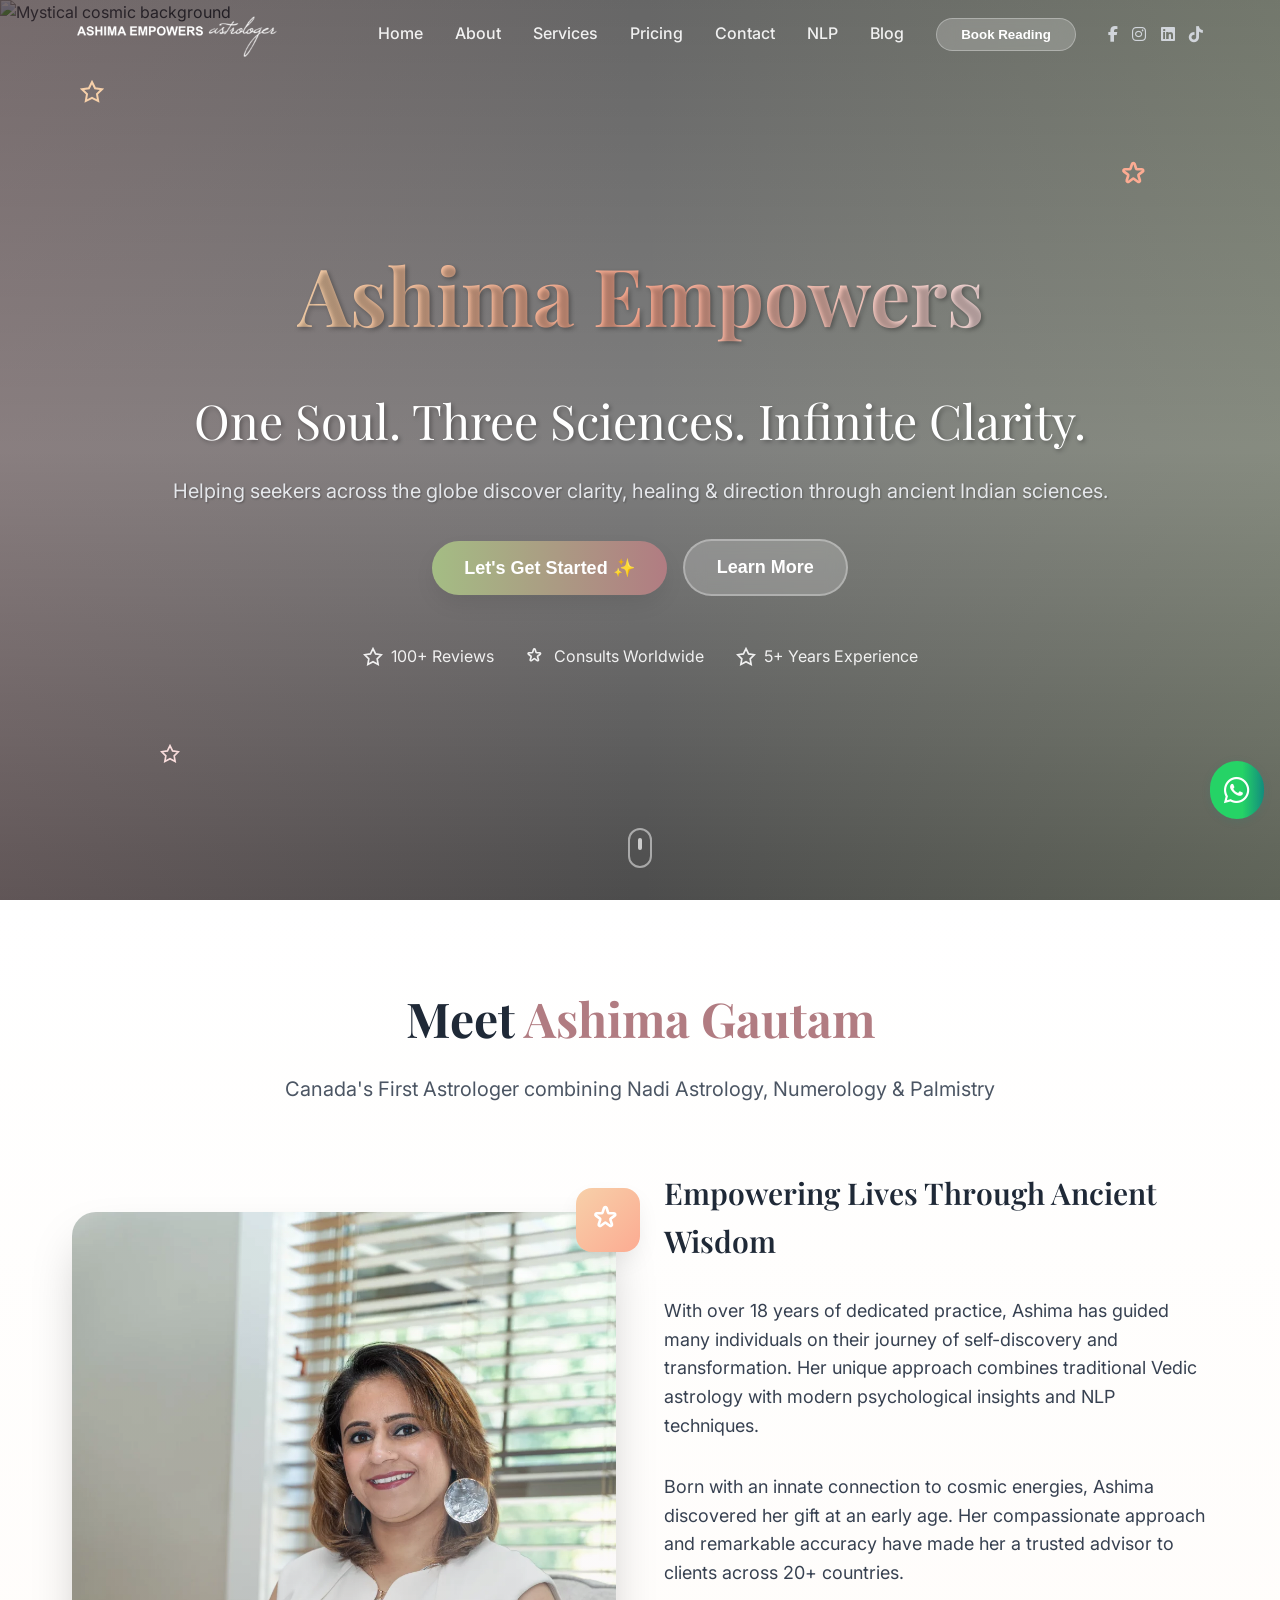
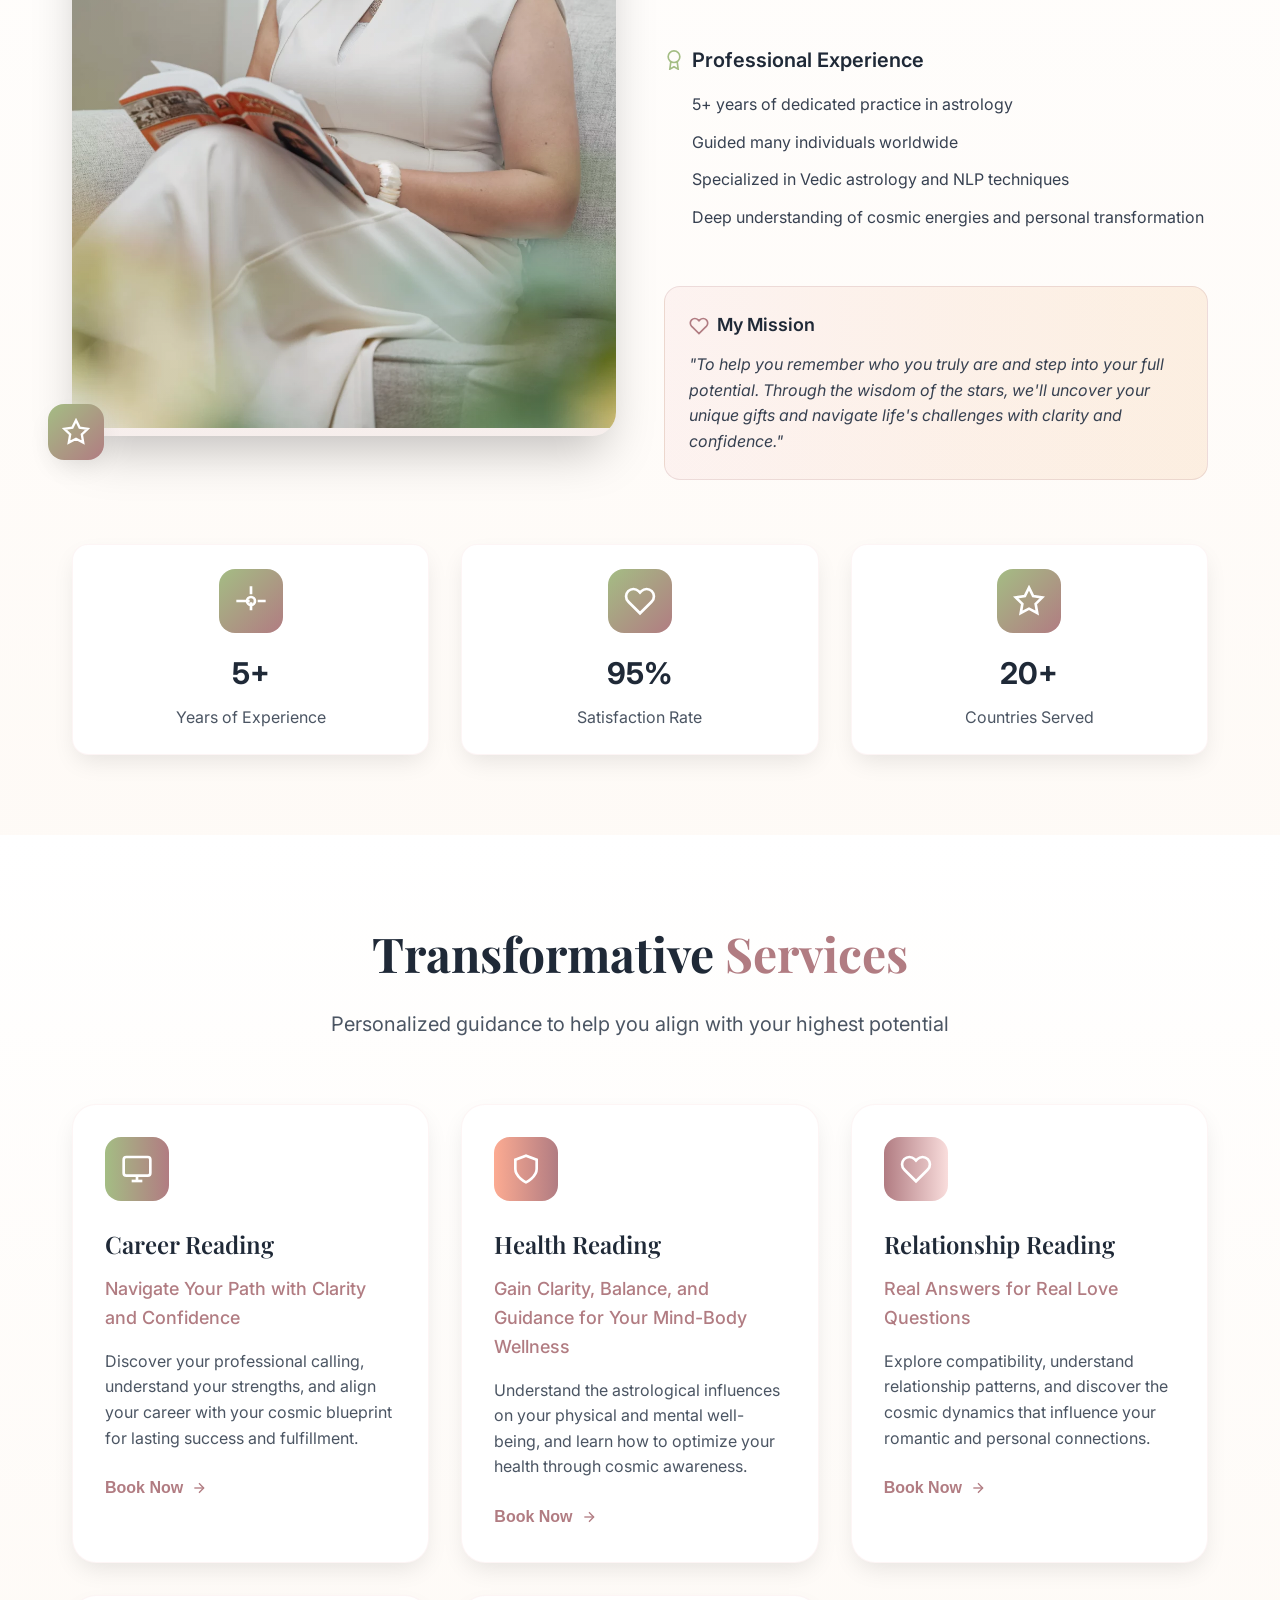
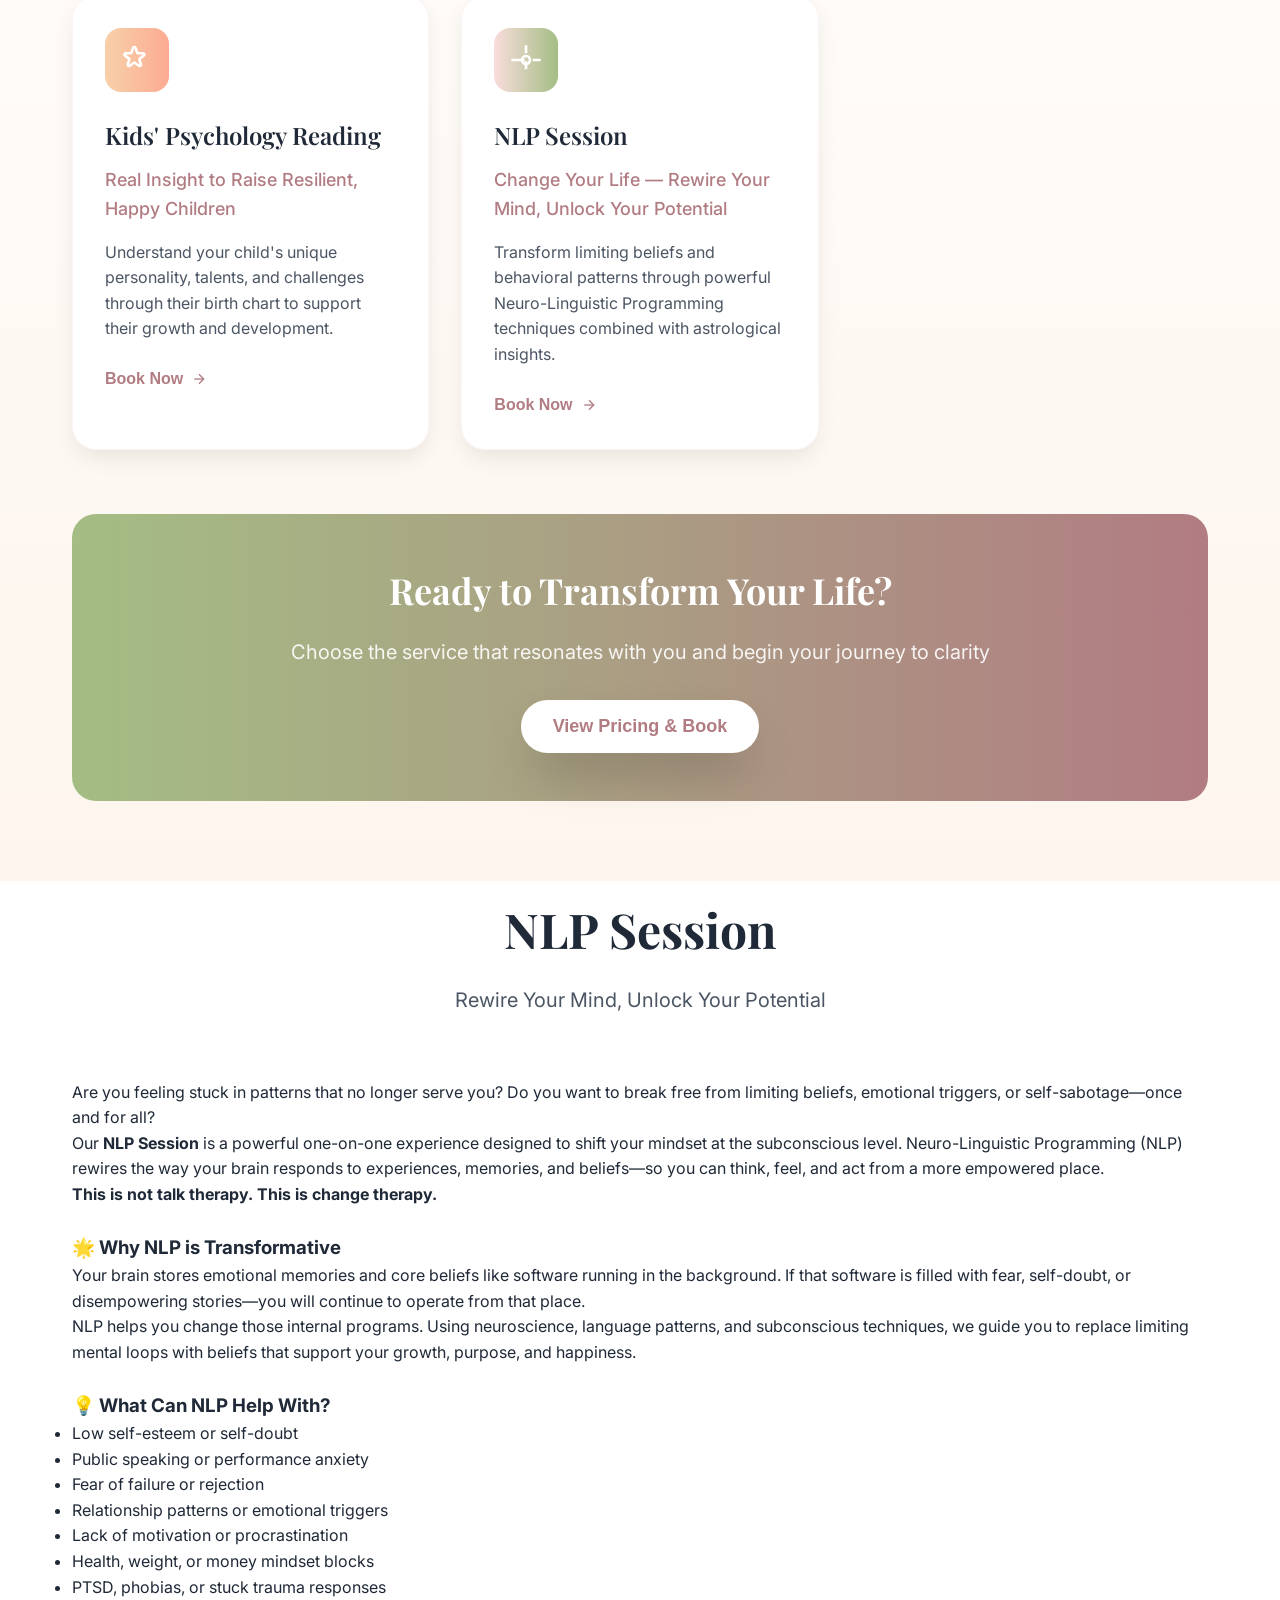
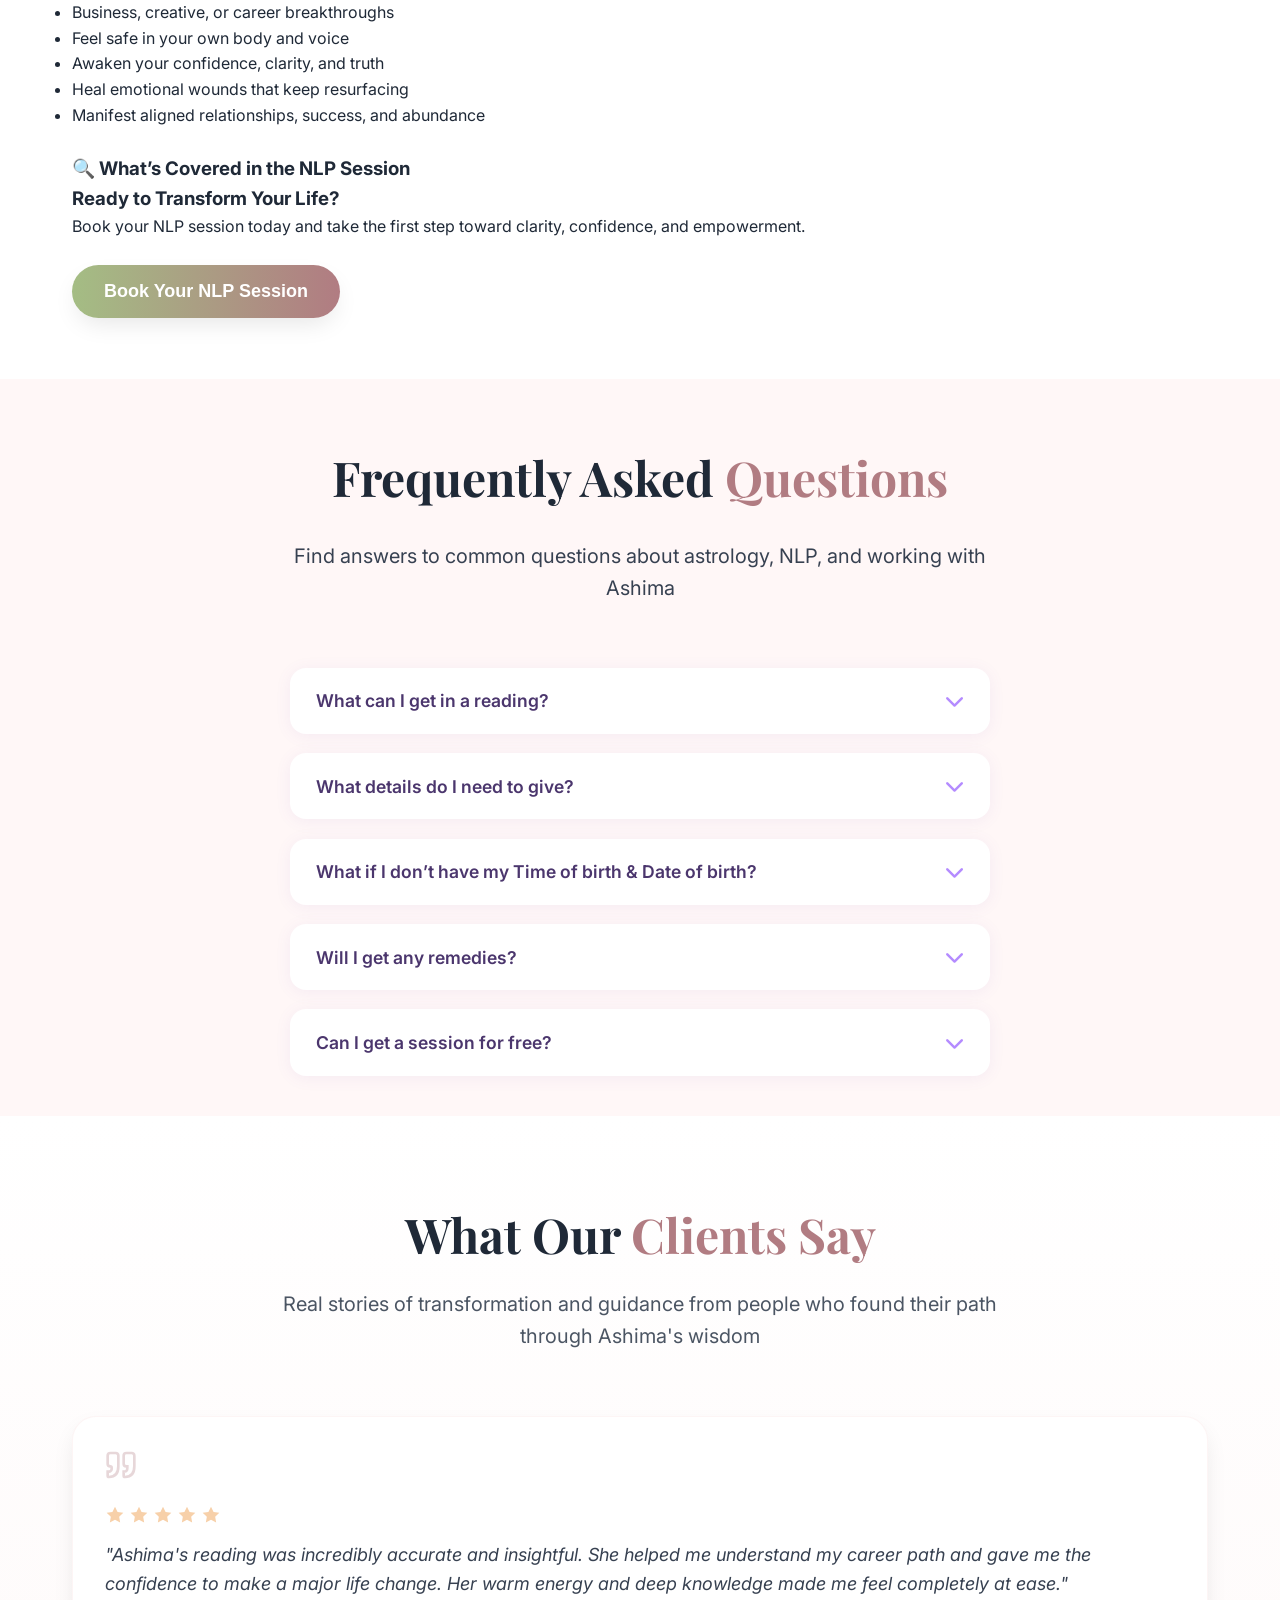
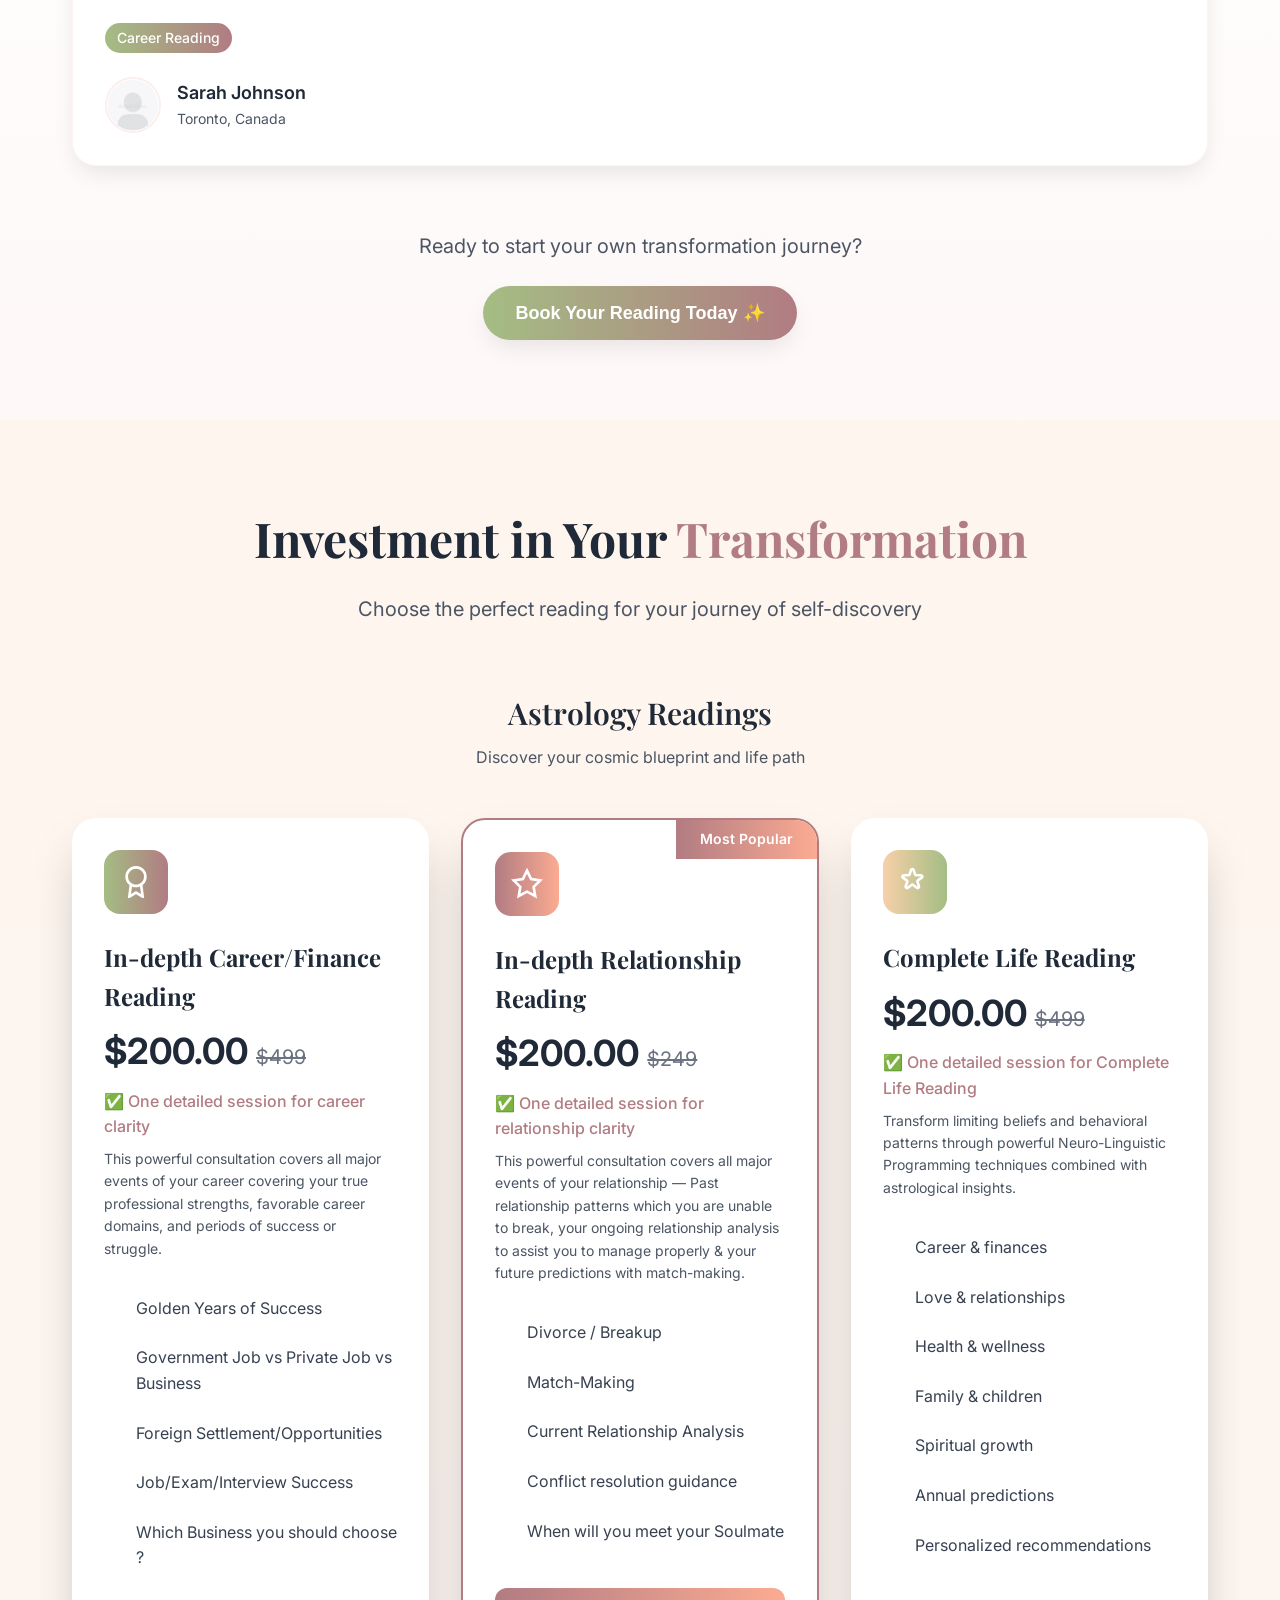
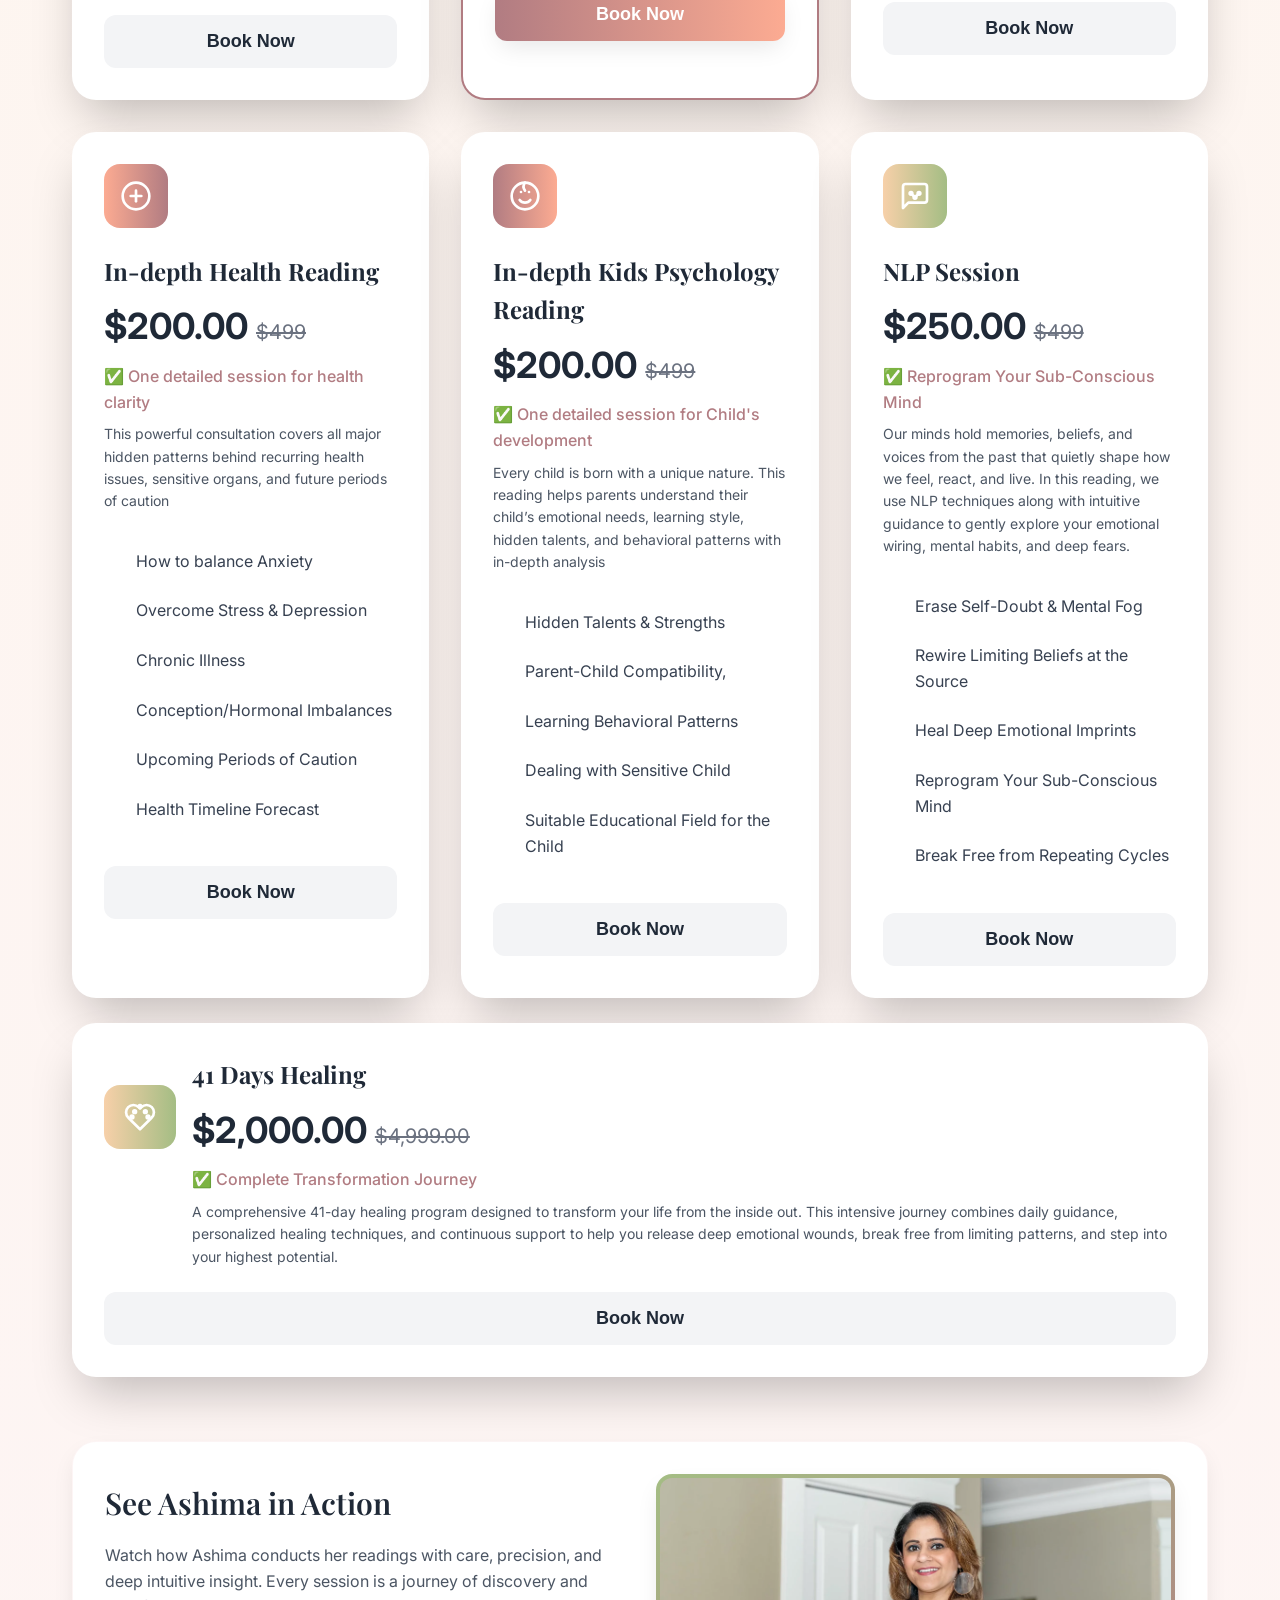
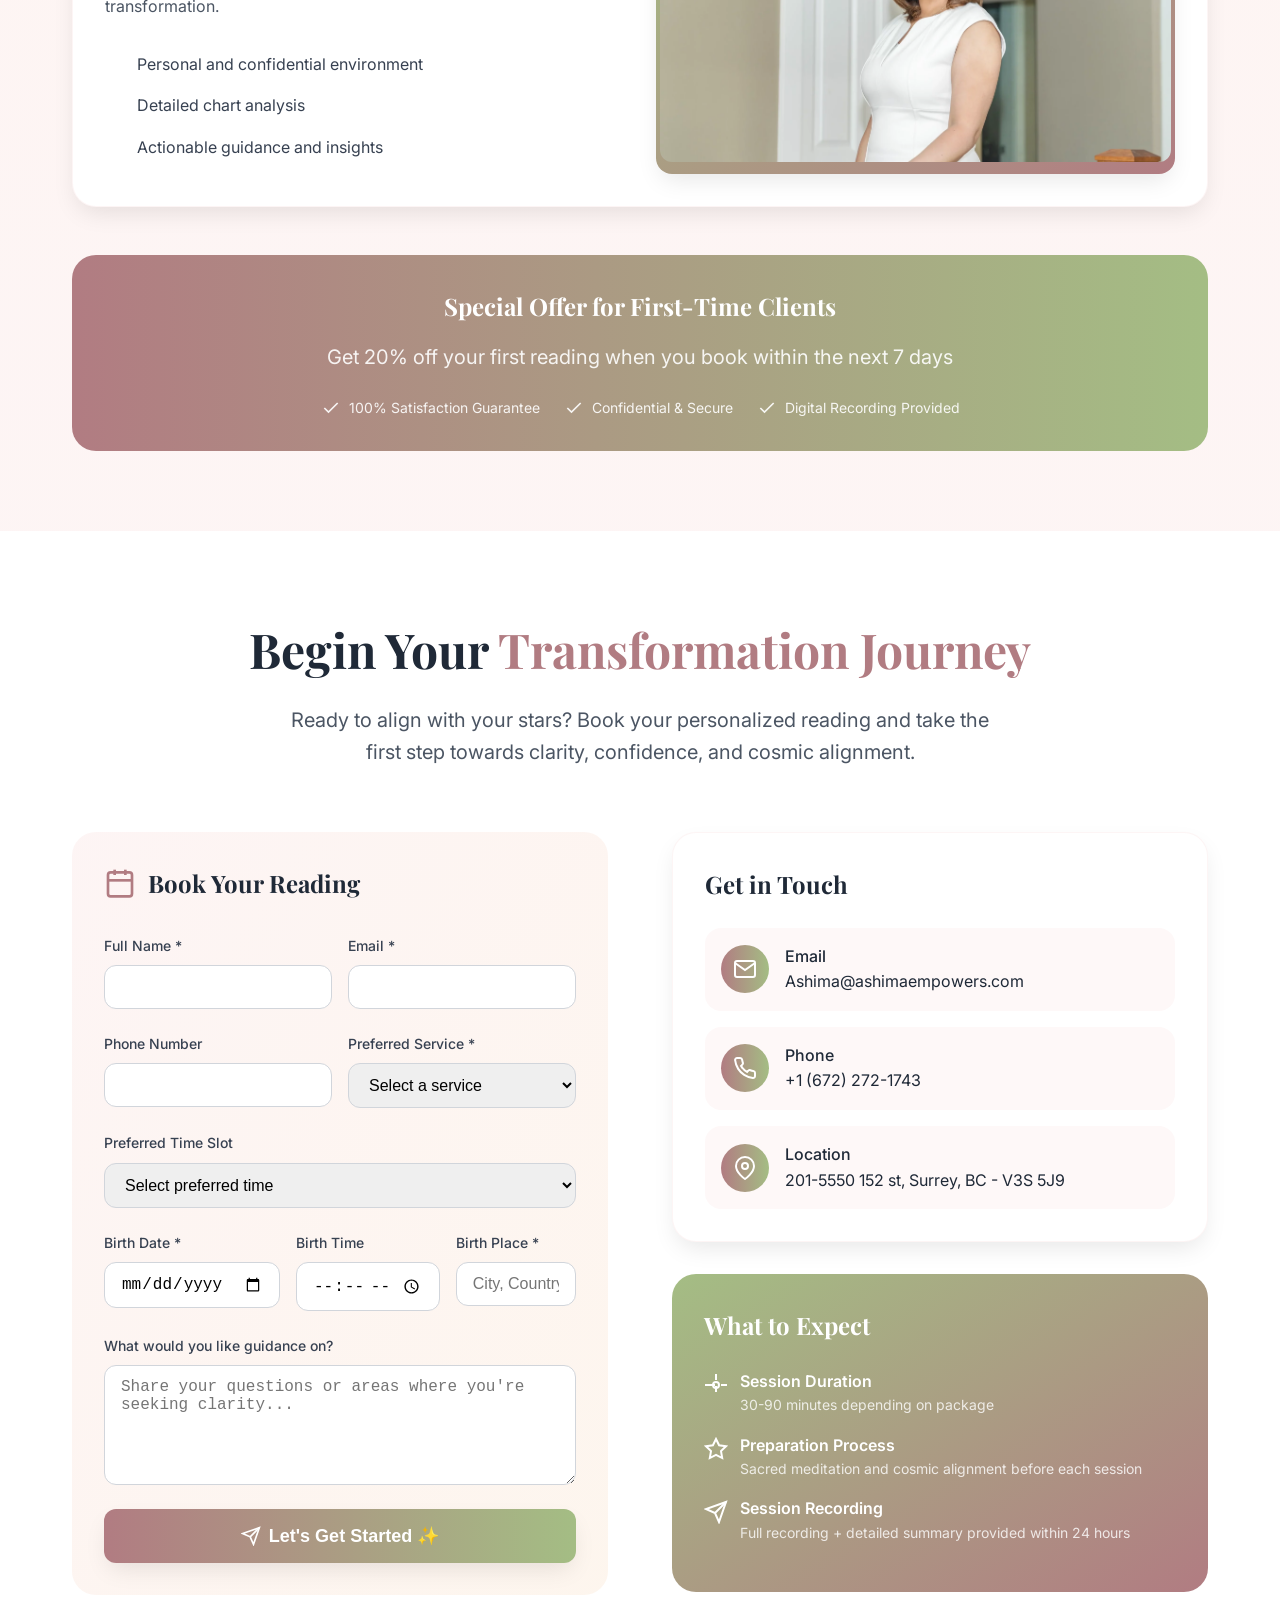
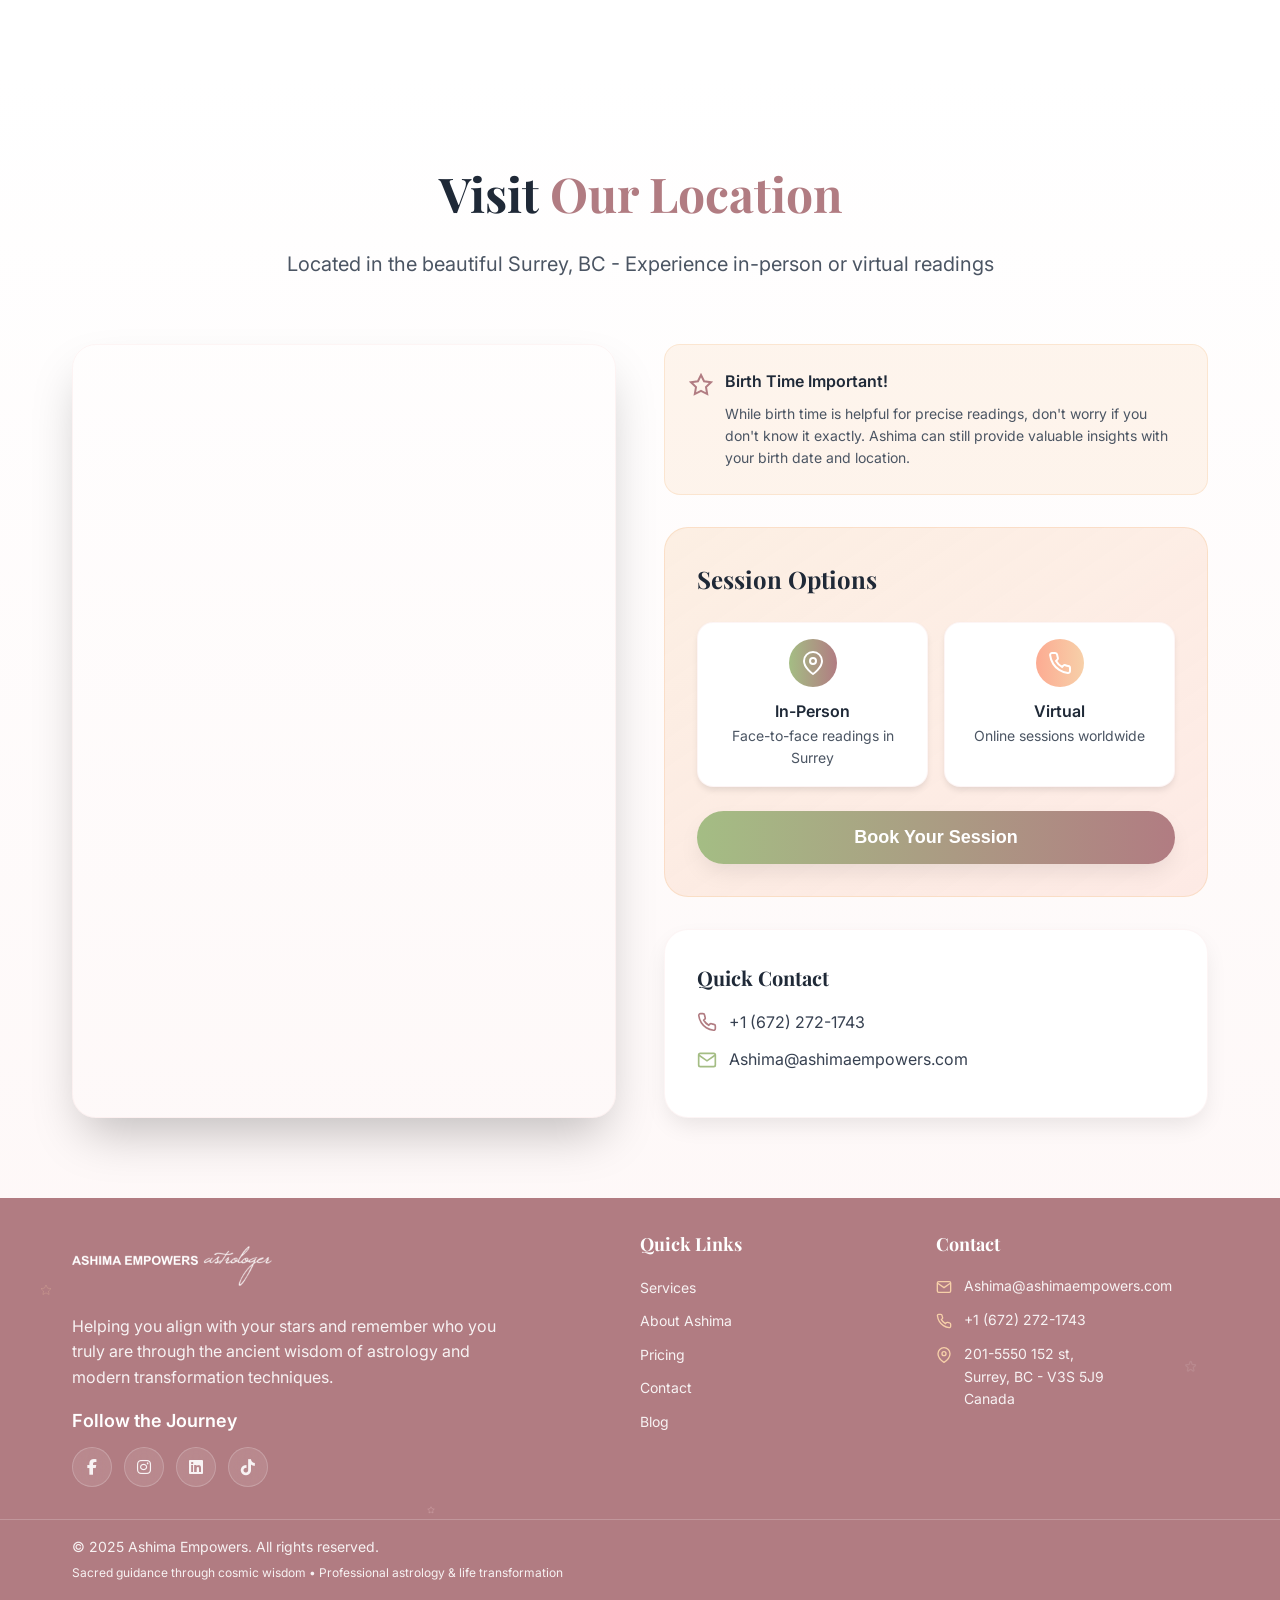
==== index.html @ e33a09a6 "feat: initial site with Uplift AI blog integration Static HTML site for Ashima Empowers (astrology &" ====
<!DOCTYPE html>
<html lang="en">

<head>
    <meta charset="UTF-8">
    <meta name="viewport" content="width=device-width, initial-scale=1.0">
    <title>Ashima Empowers - Astrology & Life Guidance</title>
    <meta name="description"
        content="Gain Clarity & Confidence through the symbolism of astrology. Professional astrology readings, NLP sessions, and spiritual guidance by certified astrologer Ashima.">
    <meta name="keywords"
        content="astrology, life guidance, career reading, relationship reading, health reading, NLP, spiritual guidance, Ashima Empowers">

    <!-- Open Graph -->
    <meta property="og:title" content="Ashima Empowers - Astrology & Life Guidance">
    <meta property="og:description"
        content="Professional astrology readings and spiritual guidance to help you align with your stars.">
    <meta property="og:type" content="website">
    <link rel="shortcut icon"
        href="images/icon-astrology-stars-related-to-astrology-symbol-color-spot-style-design-editable-vector.jpg"
        type="image/x-icon">
    <!-- Fonts -->
    <link
        href="https://fonts.googleapis.com/css2?family=Playfair+Display:wght@400;500;600;700&family=Inter:wght@300;400;500;600&display=swap"
        rel="stylesheet">

    <!-- Main CSS -->
    <link rel="stylesheet" href="styles.css">
    <link rel="stylesheet" href="blog-styles.css">
    <!-- FontAwesome CDN -->
    <link rel="stylesheet" href="https://cdnjs.cloudflare.com/ajax/libs/font-awesome/6.4.2/css/all.min.css"
        crossorigin="anonymous" referrerpolicy="no-referrer" />
</head>

<body>
    <!-- Navigation -->
    <nav id="navbar" class="navbar">
        <div class="nav-container">
            <div class="nav-content">
                <!-- Logo -->
                <div class="nav-logo" onclick="scrollToSection('hero')">
                    <span class="nav-logo-text"><img src="images/logo-black-300x88.webp"
                            style="max-width: 200px; width: 100%;" alt=""></span>
                </div>

                <!-- Desktop Menu -->
                <div class="nav-menu-desktop">
                    <a href="#hero" onclick="scrollToSection('hero')" class="nav-link">Home</a>
                    <a href="#about" onclick="scrollToSection('about')" class="nav-link">About</a>
                    <a href="#services" onclick="scrollToSection('services')" class="nav-link">Services</a>
                    <a href="#pricing" onclick="scrollToSection('pricing')" class="nav-link">Pricing</a>
                    <a href="#contact" onclick="scrollToSection('contact')" class="nav-link">Contact</a>
                    <a href="#NLP" onclick="scrollToSection('NLP')" class="nav-link">NLP</a>
                    <a href="blog.html" class="nav-link">Blog</a>
                    <button class="nav-cta-button" onclick="scrollToSection('contact')">Book Reading</button>
                    <!-- Social Media Links (rightmost) -->

                    <!-- Social Media Links (rightmost) -->
                    <div class="nav-social-links">
                        <a href="https://www.facebook.com/share/164LS27khE/" target="_blank" aria-label="Facebook"
                            class="nav-social-link"><i class="fab fa-facebook-f"></i></a>
                        <a href="https://www.instagram.com/ashima_empowers" target="_blank" aria-label="Instagram"
                            class="nav-social-link"><i class="fab fa-instagram"></i></a>
                        <a href="https://www.linkedin.com/in/ashima-gautam-8362bb373/" target="_blank"
                            aria-label="LinkedIn" class="nav-social-link"><i class="fa-brands fa-linkedin"></i></a>
                        <a href="https://www.tiktok.com/search?q=ashima_empowers" target="_blank" aria-label="tiktok"
                            class="nav-social-link"><i class="fa-brands fa-tiktok"></i></a>
                    </div>
                </div>


                <!-- Mobile Menu Button -->
                <button class="mobile-menu-button" onclick="toggleMobileMenu()">
                    <svg class="hamburger-icon" width="24" height="24" viewBox="0 0 24 24" fill="none"
                        stroke="currentColor" stroke-width="2" stroke-linecap="round" stroke-linejoin="round">
                        <line x1="3" y1="6" x2="21" y2="6"></line>
                        <line x1="3" y1="12" x2="21" y2="12"></line>
                        <line x1="3" y1="18" x2="21" y2="18"></line>
                    </svg>
                    <svg class="close-icon hidden" width="24" height="24" viewBox="0 0 24 24" fill="none"
                        stroke="currentColor" stroke-width="2" stroke-linecap="round" stroke-linejoin="round">
                        <line x1="18" y1="6" x2="6" y2="18"></line>
                        <line x1="6" y1="6" x2="18" y2="18"></line>
                    </svg>
                </button>
            </div>
        </div>

        <!-- Mobile Menu -->
        <div id="mobile-menu" class="mobile-menu">
            <div class="mobile-menu-content">
                <a href="#hero" onclick="closeMobileMenu(); scrollToSection('hero')" class="mobile-nav-link">Home</a>
                <a href="#about" onclick="closeMobileMenu(); scrollToSection('about')" class="mobile-nav-link">About</a>
                <a href="#services" onclick="closeMobileMenu(); scrollToSection('services')"
                    class="mobile-nav-link">Services</a>
                <a href="#pricing" onclick="closeMobileMenu(); scrollToSection('pricing')"
                    class="mobile-nav-link">Pricing</a>
                <a href="#contact" onclick="closeMobileMenu(); scrollToSection('contact')"
                    class="mobile-nav-link">Contact</a>
                <a href="#NLP" onclick="closeMobileMenu(); scrollToSection('NLP')" class="mobile-nav-link">NLP</a>
                <a href="blog.html" class="mobile-nav-link">Blog</a>
                <!-- Social Media Links (rightmost) -->
                <div class="nav-social-links">
                    <a href="https://www.facebook.com/share/164LS27khE/" target="_blank" aria-label="Facebook"
                        class="nav-social-link"><i class="fab fa-facebook-f"></i></a>
                    <a href="https://www.instagram.com/ashima_empowers" target="_blank" aria-label="Instagram"
                        class="nav-social-link"><i class="fab fa-instagram"></i></a>
                    <a href="https://www.linkedin.com/in/ashima-gautam-8362bb373/" target="_blank" aria-label="LinkedIn"
                        class="nav-social-link"><i class="fa-brands fa-linkedin"></i></a>
                    <a href="https://www.tiktok.com/search?q=ashima_empowers" target="_blank" aria-label="tiktok"
                        class="nav-social-link"><i class="fa-brands fa-tiktok"></i></a>
                </div>
                <button class="mobile-cta-button" onclick="closeMobileMenu(); scrollToSection('contact')">Book
                    Reading</button>

            </div>
        </div>
    </nav>

    <!-- Hero Section -->
    <section id="hero" class="hero">
        <div class="hero-bg">
            <img src="https://cdn.abacus.ai/images/1ef142bd-7ba7-4aca-99a2-b0c41c11d124.png"
                alt="Mystical cosmic background" class="hero-bg-image">
            <div class="hero-overlay"></div>
        </div>

        <!-- Floating Stars -->
        <div class="floating-stars">
            <div class="star star-1">
                <svg width="24" height="24" viewBox="0 0 24 24" fill="none" stroke="currentColor" stroke-width="2">
                    <polygon
                        points="12,2 15.09,8.26 22,9.27 17,14.14 18.18,21.02 12,17.77 5.82,21.02 7,14.14 2,9.27 8.91,8.26 12,2" />
                </svg>
            </div>
            <div class="sparkle sparkle-1">
                <svg width="32" height="32" viewBox="0 0 24 24" fill="none" stroke="currentColor" stroke-width="2">
                    <path
                        d="M9.049 2.927c.3-.921 1.603-.921 1.902 0l1.07 3.292a1 1 0 00.95.69h3.462c.969 0 1.371 1.24.588 1.81l-2.8 2.034a1 1 0 00-.364 1.118l1.07 3.292c.3.921-.755 1.688-1.54 1.118l-2.8-2.034a1 1 0 00-1.175 0l-2.8 2.034c-.784.57-1.838-.197-1.539-1.118l1.07-3.292a1 1 0 00-.364-1.118L2.98 8.719c-.783-.57-.38-1.81.588-1.81h3.461a1 1 0 00.951-.69l1.07-3.292z" />
                </svg>
            </div>
            <div class="star star-2">
                <svg width="20" height="20" viewBox="0 0 24 24" fill="none" stroke="currentColor" stroke-width="2">
                    <polygon
                        points="12,2 15.09,8.26 22,9.27 17,14.14 18.18,21.02 12,17.77 5.82,21.02 7,14.14 2,9.27 8.91,8.26 12,2" />
                </svg>
            </div>
        </div>

        <!-- Content -->
        <div class="hero-content">
            <h1 class="hero-title">
                <span class="hero-title-gradient">Ashima Empowers</span>
            </h1>

            <p class="hero-subtitle">One Soul. Three Sciences. Infinite Clarity.</p>

            <p class="hero-description">
                Helping seekers across the globe discover clarity, healing & direction through ancient Indian sciences.
            </p>

            <div class="hero-buttons">
                <button class="btn-primary" onclick="scrollToSection('services')">
                    Let's Get Started ✨
                </button>
                <button class="btn-secondary" onclick="scrollToSection('about')">
                    Learn More
                </button>
            </div>

            <div class="hero-stats">
                <div class="hero-stat">
                    <svg class="hero-stat-icon" width="20" height="20" viewBox="0 0 24 24" fill="none"
                        stroke="currentColor" stroke-width="2">
                        <polygon
                            points="12,2 15.09,8.26 22,9.27 17,14.14 18.18,21.02 12,17.77 5.82,21.02 7,14.14 2,9.27 8.91,8.26 12,2" />
                    </svg>
                    <span>100+ Reviews</span>
                </div>
                <div class="hero-stat">
                    <svg class="hero-stat-icon" width="20" height="20" viewBox="0 0 24 24" fill="none"
                        stroke="currentColor" stroke-width="2">
                        <path
                            d="M9.049 2.927c.3-.921 1.603-.921 1.902 0l1.07 3.292a1 1 0 00.95.69h3.462c.969 0 1.371 1.24.588 1.81l-2.8 2.034a1 1 0 00-.364 1.118l1.07 3.292c.3.921-.755 1.688-1.54 1.118l-2.8-2.034a1 1 0 00-1.175 0l-2.8 2.034c-.784.57-1.838-.197-1.539-1.118l1.07-3.292a1 1 0 00-.364-1.118L2.98 8.719c-.783-.57-.38-1.81.588-1.81h3.461a1 1 0 00.951-.69l1.07-3.292z" />
                    </svg>
                    <span>Consults Worldwide </span>
                </div>
                <div class="hero-stat">
                    <svg class="hero-stat-icon" width="20" height="20" viewBox="0 0 24 24" fill="none"
                        stroke="currentColor" stroke-width="2">
                        <polygon
                            points="12,2 15.09,8.26 22,9.27 17,14.14 18.18,21.02 12,17.77 5.82,21.02 7,14.14 2,9.27 8.91,8.26 12,2" />
                    </svg>
                    <span>5+ Years Experience</span>
                </div>
            </div>
        </div>

        <!-- Scroll Indicator -->
        <div class="scroll-indicator">
            <div class="scroll-mouse">
                <div class="scroll-wheel"></div>
            </div>
        </div>

    </section>


    <!-- About Section -->
    <section id="about" class="about">
        <div class="container">
            <div class="section-header">
                <h2 class="section-title">Meet <span class="text-accent">Ashima Gautam</span></h2>
                <p class="section-subtitle">Canada's First Astrologer combining Nadi Astrology, Numerology & Palmistry
                </p>
            </div>

            <div class="about-content">
                <div class="about-image-container">
                    <div class="about-image">
                        <img src="images/ashima1.webp" alt="Ashima - Professional Astrologer">
                        <div class="about-image-overlay"></div>
                    </div>

                    <div class="floating-element floating-element-1">
                        <svg width="32" height="32" viewBox="0 0 24 24" fill="none" stroke="currentColor"
                            stroke-width="2">
                            <path
                                d="M9.049 2.927c.3-.921 1.603-.921 1.902 0l1.07 3.292a1 1 0 00.95.69h3.462c.969 0 1.371 1.24.588 1.81l-2.8 2.034a1 1 0 00-.364 1.118l1.07 3.292c.3.921-.755 1.688-1.54 1.118l-2.8-2.034a1 1 0 00-1.175 0l-2.8 2.034c-.784.57-1.838-.197-1.539-1.118l1.07-3.292a1 1 0 00-.364-1.118L2.98 8.719c-.783-.57-.38-1.81.588-1.81h3.461a1 1 0 00.951-.69l1.07-3.292z" />
                        </svg>
                    </div>

                    <div class="floating-element floating-element-2">
                        <svg width="28" height="28" viewBox="0 0 24 24" fill="none" stroke="currentColor"
                            stroke-width="2">
                            <polygon
                                points="12,2 15.09,8.26 22,9.27 17,14.14 18.18,21.02 12,17.77 5.82,21.02 7,14.14 2,9.27 8.91,8.26 12,2" />
                        </svg>
                    </div>
                </div>

                <div class="about-text">
                    <h3 class="about-heading">Empowering Lives Through Ancient Wisdom</h3>
                    <p class="about-description">
                        With over 18 years of dedicated practice, Ashima has guided many individuals
                        on their journey of self-discovery and transformation. Her unique approach combines
                        traditional Vedic astrology with modern psychological insights and NLP techniques.
                    </p>
                    <p class="about-description">
                        Born with an innate connection to cosmic energies, Ashima discovered her gift at an
                        early age. Her compassionate approach and remarkable accuracy have made her a trusted
                        advisor to clients across 20+ countries.
                    </p>

                    <div class="certifications">
                        <h4 class="certifications-title">
                            <svg width="20" height="20" viewBox="0 0 24 24" fill="none" stroke="currentColor"
                                stroke-width="2">
                                <circle cx="12" cy="8" r="7" />
                                <polyline points="8.21,13.89 7,23 12,20 17,23 15.79,13.88" />
                            </svg>
                            Professional Experience
                        </h4>
                        <ul class="certifications-list">
                            <li>5+ years of dedicated practice in astrology</li>
                            <li>Guided many individuals worldwide</li>
                            <li>Specialized in Vedic astrology and NLP techniques</li>
                            <li>Deep understanding of cosmic energies and personal transformation</li>
                        </ul>
                    </div>

                    <div class="mission">
                        <h4 class="mission-title">
                            <svg width="20" height="20" viewBox="0 0 24 24" fill="none" stroke="currentColor"
                                stroke-width="2">
                                <path
                                    d="M20.84 4.61a5.5 5.5 0 0 0-7.78 0L12 5.67l-1.06-1.06a5.5 5.5 0 0 0-7.78 7.78l1.06 1.06L12 21.23l7.78-7.78 1.06-1.06a5.5 5.5 0 0 0 0-7.78z" />
                            </svg>
                            My Mission
                        </h4>
                        <p class="mission-text">
                            "To help you remember who you truly are and step into your full potential.
                            Through the wisdom of the stars, we'll uncover your unique gifts and
                            navigate life's challenges with clarity and confidence."
                        </p>
                    </div>
                </div>
            </div>

            <div class="stats-grid">
                <div class="stat-card">
                    <div class="stat-icon">
                        <svg width="32" height="32" viewBox="0 0 24 24" fill="none" stroke="currentColor"
                            stroke-width="2">
                            <circle cx="12" cy="12" r="3" />
                            <path d="M12 1v6m0 6v6m11-7h-6m-6 0H1" />
                        </svg>
                    </div>
                    <div class="stat-number">5+</div>
                    <div class="stat-label">Years of Experience</div>
                </div>
                <!-- <div class="stat-card">
                    <div class="stat-icon">
                        <svg width="32" height="32" viewBox="0 0 24 24" fill="none" stroke="currentColor"
                            stroke-width="2">
                            <path d="M17 21v-2a4 4 0 0 0-4-4H5a4 4 0 0 0-4 4v2" />
                            <circle cx="9" cy="7" r="4" />
                            <path d="M23 21v-2a4 4 0 0 0-3-3.87" />
                            <path d="M16 3.13a4 4 0 0 1 0 7.75" />
                        </svg>
                    </div>
                    <div class="stat-number">M</div>
                    <div class="stat-label">Happy Clients</div>
                </div> -->
                <div class="stat-card">
                    <div class="stat-icon">
                        <svg width="32" height="32" viewBox="0 0 24 24" fill="none" stroke="currentColor"
                            stroke-width="2">
                            <path
                                d="M20.84 4.61a5.5 5.5 0 0 0-7.78 0L12 5.67l-1.06-1.06a5.5 5.5 0 0 0-7.78 7.78l1.06 1.06L12 21.23l7.78-7.78 1.06-1.06a5.5 5.5 0 0 0 0-7.78z" />
                        </svg>
                    </div>
                    <div class="stat-number">95%</div>
                    <div class="stat-label">Satisfaction Rate</div>
                </div>
                <div class="stat-card">
                    <div class="stat-icon">
                        <svg width="32" height="32" viewBox="0 0 24 24" fill="none" stroke="currentColor"
                            stroke-width="2">
                            <polygon
                                points="12,2 15.09,8.26 22,9.27 17,14.14 18.18,21.02 12,17.77 5.82,21.02 7,14.14 2,9.27 8.91,8.26 12,2" />
                        </svg>
                    </div>
                    <div class="stat-number">20+</div>
                    <div class="stat-label">Countries Served</div>
                </div>
            </div>
        </div>
    </section>

    <!-- Services Section -->
    <section id="services" class="services">
        <div class="container">
            <div class="section-header">
                <h2 class="section-title">Transformative <span class="text-accent">Services</span></h2>
                <p class="section-subtitle">Personalized guidance to help you align with your highest potential</p>
            </div>

            <div class="services-grid">
                <div class="service-card">
                    <div class="service-icon service-icon-1">
                        <svg width="32" height="32" viewBox="0 0 24 24" fill="none" stroke="currentColor"
                            stroke-width="2">
                            <rect x="2" y="3" width="20" height="14" rx="2" ry="2" />
                            <line x1="8" y1="21" x2="16" y2="21" />
                            <line x1="12" y1="17" x2="12" y2="21" />
                        </svg>
                    </div>
                    <h3 class="service-title">Career Reading</h3>
                    <p class="service-description">Navigate Your Path with Clarity and Confidence</p>
                    <p class="service-details">Discover your professional calling, understand your strengths, and align
                        your career with your cosmic blueprint for lasting success and fulfillment.</p>
                    <button class="service-cta" onclick="scrollToSection('contact')">
                        Book Now
                        <svg width="16" height="16" viewBox="0 0 24 24" fill="none" stroke="currentColor"
                            stroke-width="2">
                            <line x1="5" y1="12" x2="19" y2="12" />
                            <polyline points="12,5 19,12 12,19" />
                        </svg>
                    </button>
                </div>

                <div class="service-card">
                    <div class="service-icon service-icon-2">
                        <svg width="32" height="32" viewBox="0 0 24 24" fill="none" stroke="currentColor"
                            stroke-width="2">
                            <path d="M12 22s8-4 8-10V5l-8-3-8 3v7c0 6 8 10 8 10z" />
                        </svg>
                    </div>
                    <h3 class="service-title">Health Reading</h3>
                    <p class="service-description">Gain Clarity, Balance, and Guidance for Your Mind-Body Wellness</p>
                    <p class="service-details">Understand the astrological influences on your physical and mental
                        well-being, and learn how to optimize your health through cosmic awareness.</p>
                    <button class="service-cta" onclick="scrollToSection('contact')">
                        Book Now
                        <svg width="16" height="16" viewBox="0 0 24 24" fill="none" stroke="currentColor"
                            stroke-width="2">
                            <line x1="5" y1="12" x2="19" y2="12" />
                            <polyline points="12,5 19,12 12,19" />
                        </svg>
                    </button>
                </div>

                <div class="service-card">
                    <div class="service-icon service-icon-3">
                        <svg width="32" height="32" viewBox="0 0 24 24" fill="none" stroke="currentColor"
                            stroke-width="2">
                            <path
                                d="M20.84 4.61a5.5 5.5 0 0 0-7.78 0L12 5.67l-1.06-1.06a5.5 5.5 0 0 0-7.78 7.78l1.06 1.06L12 21.23l7.78-7.78 1.06-1.06a5.5 5.5 0 0 0 0-7.78z" />
                        </svg>
                    </div>
                    <h3 class="service-title">Relationship Reading</h3>
                    <p class="service-description">Real Answers for Real Love Questions</p>
                    <p class="service-details">Explore compatibility, understand relationship patterns, and discover the
                        cosmic dynamics that influence your romantic and personal connections.</p>
                    <button class="service-cta" onclick="scrollToSection('contact')">
                        Book Now
                        <svg width="16" height="16" viewBox="0 0 24 24" fill="none" stroke="currentColor"
                            stroke-width="2">
                            <line x1="5" y1="12" x2="19" y2="12" />
                            <polyline points="12,5 19,12 12,19" />
                        </svg>
                    </button>
                </div>

                <div class="service-card">
                    <div class="service-icon service-icon-4">
                        <svg width="32" height="32" viewBox="0 0 24 24" fill="none" stroke="currentColor"
                            stroke-width="2">
                            <path
                                d="M9.049 2.927c.3-.921 1.603-.921 1.902 0l1.07 3.292a1 1 0 00.95.69h3.462c.969 0 1.371 1.24.588 1.81l-2.8 2.034a1 1 0 00-.364 1.118l1.07 3.292c.3.921-.755 1.688-1.54 1.118l-2.8-2.034a1 1 0 00-1.175 0l-2.8 2.034c-.784.57-1.838-.197-1.539-1.118l1.07-3.292a1 1 0 00-.364-1.118L2.98 8.719c-.783-.57-.38-1.81.588-1.81h3.461a1 1 0 00.951-.69l1.07-3.292z" />
                        </svg>
                    </div>
                    <h3 class="service-title">Kids' Psychology Reading</h3>
                    <p class="service-description">Real Insight to Raise Resilient, Happy Children</p>
                    <p class="service-details">Understand your child's unique personality, talents, and challenges
                        through their birth chart to support their growth and development.</p>
                    <button class="service-cta" onclick="scrollToSection('contact')">
                        Book Now
                        <svg width="16" height="16" viewBox="0 0 24 24" fill="none" stroke="currentColor"
                            stroke-width="2">
                            <line x1="5" y1="12" x2="19" y2="12" />
                            <polyline points="12,5 19,12 12,19" />
                        </svg>
                    </button>
                </div>

                <div class="service-card">
                    <div class="service-icon service-icon-5">
                        <svg width="32" height="32" viewBox="0 0 24 24" fill="none" stroke="currentColor"
                            stroke-width="2">
                            <circle cx="12" cy="12" r="3" />
                            <path d="M12 1v6m0 6v6m11-7h-6m-6 0H1" />
                        </svg>
                    </div>
                    <h3 class="service-title">NLP Session</h3>
                    <p class="service-description">Change Your Life — Rewire Your Mind, Unlock Your Potential</p>
                    <p class="service-details">Transform limiting beliefs and behavioral patterns through powerful
                        Neuro-Linguistic Programming techniques combined with astrological insights.</p>
                    <button class="service-cta" onclick="scrollToSection('contact')">
                        Book Now
                        <svg width="16" height="16" viewBox="0 0 24 24" fill="none" stroke="currentColor"
                            stroke-width="2">
                            <line x1="5" y1="12" x2="19" y2="12" />
                            <polyline points="12,5 19,12 12,19" />
                        </svg>
                    </button>
                </div>
            </div>

            <div class="services-cta">
                <div class="services-cta-content">
                    <h3 class="services-cta-title">Ready to Transform Your Life?</h3>
                    <p class="services-cta-text">Choose the service that resonates with you and begin your journey to
                        clarity</p>
                    <button class="btn-primary" onclick="scrollToSection('pricing')">View Pricing & Book</button>
                </div>
            </div>
        </div>
    </section>





    <section class="nlp" id="NLP" style="padding: 10px;">
        <div class="container">
            <div class="section-header">
                <h2 class="section-title">NLP Session</h2>
                <p class="section-subtitle">Rewire Your Mind, Unlock Your Potential</p>
            </div>

            <div class="nlp-content">
                <!-- Intro Section -->
                <div class="nlp-intro">
                    <div class="nlp-intro-text">
                        <p>Are you feeling stuck in patterns that no longer serve you? Do you want to break free from
                            limiting beliefs, emotional triggers, or self-sabotage—once and for all?</p>
                        <p>Our <strong>NLP Session</strong> is a powerful one-on-one experience designed to shift your
                            mindset at the subconscious level. Neuro-Linguistic Programming (NLP) rewires the way your
                            brain responds to experiences, memories, and beliefs—so you can think, feel, and act from a
                            more empowered place.</p>
                        <p><strong>This is not talk therapy. This is change therapy.</strong></p>
                    </div>

                </div>
                <br>
                <!-- Highlights Section -->
                <div class="nlp-highlights">
                    <h3 class="nlp-subtitle">🌟 Why NLP is Transformative</h3>
                    <p>Your brain stores emotional memories and core beliefs like software running in the background. If
                        that software is filled with fear, self-doubt, or disempowering stories—you will continue to
                        operate from that place.</p>
                    <p>NLP helps you change those internal programs. Using neuroscience, language patterns, and
                        subconscious techniques, we guide you to replace limiting mental loops with beliefs that support
                        your growth, purpose, and happiness.</p>
                </div>
                <br>
                <!-- Benefits Section -->
                <div class="nlp-benefits">
                    <h3 class="nlp-subtitle">💡 What Can NLP Help With?</h3>
                    <div class="nlp-benefits-grid">
                        <ul>
                            <li>Low self-esteem or self-doubt</li>
                            <li>Public speaking or performance anxiety</li>
                            <li>Fear of failure or rejection</li>
                            <li>Relationship patterns or emotional triggers</li>
                            <li>Lack of motivation or procrastination</li>
                            <li>Health, weight, or money mindset blocks</li>
                        </ul>
                        <ul>
                            <li>PTSD, phobias, or stuck trauma responses</li>
                            <li>Business, creative, or career breakthroughs</li>
                            <li>Feel safe in your own body and voice</li>
                            <li>Awaken your confidence, clarity, and truth</li>
                            <li>Heal emotional wounds that keep resurfacing</li>
                            <li>Manifest aligned relationships, success, and abundance</li>
                        </ul>
                    </div>
                </div>
                <br>
                <!-- Session Details Section -->
                <div class="nlp-session-details">
                    <h3 class="nlp-subtitle">🔍 What’s Covered in the NLP Session</h3>
                    <div class="nlp-steps-grid">
                        <div class="nlp-step">
                            <div class="nlp-cta">
                                <h3>Ready to Transform Your Life?</h3>
                                <p>Book your NLP session today and take the first step toward clarity, confidence, and
                                    empowerment.</p>
                                <br>
                                <button class="btn-primary" onclick="scrollToSection('contact')">Book Your NLP
                                    Session</button>
                            </div>
                        </div>
                    </div>
                    <br>
                    <br>
    </section>



    <!-- FAQ Section -->
    <section id="faq" class="faq-section">
        <div class="container">
            <div class="section-header">
                <h2 class="section-title">Frequently Asked <span class="text-accent">Questions</span></h2>
                <p class="section-subtitle">Find answers to common questions about astrology, NLP, and working with
                    Ashima</p>
            </div>
            <div class="faq-list">
                <div class="faq-item">
                    <button class="faq-question">What can I get in a reading?<span class="faq-toggle"><i
                                class="fas fa-chevron-down"></i></span></button>
                    <div class="faq-answer">You will get an in-depth blueprint reading by combining not only Nadi
                        Astrology but also Numerology & Palmistry.</div>
                </div>
                <div class="faq-item">
                    <button class="faq-question">What details do I need to give?<span class="faq-toggle"><i
                                class="fas fa-chevron-down"></i></span></button>
                    <div class="faq-answer">I would need your Date of birth, Time of birth, Place of birth & clear
                        pictures of both palms & fingerprints in HD. (The pictures should be clear for accuracy)</div>
                </div>
                <div class="faq-item">
                    <button class="faq-question">What if I don’t have my Time of birth & Date of birth?<span
                            class="faq-toggle"><i class="fas fa-chevron-down"></i></span></button>
                    <div class="faq-answer">No Problem. I can rectify your Time of birth or Date of birth with a trail
                        of past events happened so far.</div>
                </div>
                <div class="faq-item">
                    <button class="faq-question">Will I get any remedies?<span class="faq-toggle"><i
                                class="fas fa-chevron-down"></i></span></button>
                    <div class="faq-answer">Yes. I certainly give practical remedies after a deep thorough analysis
                        apart from this I have solutions by inculcating NLP (Neuro Linguistic Programming) &
                        Hypnotherapy.<br>NLP is the programming of your Sub-Conscious Mind.</div>
                </div>
                <div class="faq-item">
                    <button class="faq-question">Can I get a session for free?<span class="faq-toggle"><i
                                class="fas fa-chevron-down"></i></span></button>
                    <div class="faq-answer">Energy exchange is must for the advice & remedies to be implemented.</div>
                </div>
            </div>
        </div>
    </section>


    <!-- Testimonials Section -->
    <section id="testimonials" class="testimonials">
        <div class="container">
            <div class="section-header">
                <h2 class="section-title">What Our <span class="text-accent">Clients Say</span></h2>
                <p class="section-subtitle">Real stories of transformation and guidance from people who found their path
                    through Ashima's wisdom</p>
            </div>

            <div class="testimonials-grid">
                <div class="testimonial-card">
                    <div class="testimonial-quote">
                        <svg width="32" height="32" viewBox="0 0 24 24" fill="none" stroke="currentColor"
                            stroke-width="2">
                            <path
                                d="M3 21c3 0 7-1 7-8V5c0-1.25-.756-2.017-2-2H4c-1.25 0-2 .75-2 1.972V11c0 1.25.75 2 2 2 1 0 1 0 1 1v1c0 1-1 2-2 2s-1-.008-1-1.031V20c0 1 0 1 1 1z" />
                            <path
                                d="M15 21c3 0 7-1 7-8V5c0-1.25-.757-2.017-2-2h-4c-1.25 0-2 .75-2 1.972V11c0 1.25.75 2 2 2h.75c0 2.25.25 4-2.75 4v3c0 1 0 1 1 1z" />
                        </svg>
                    </div>

                    <div class="testimonial-stars">
                        <svg width="20" height="20" viewBox="0 0 24 24" fill="currentColor">
                            <polygon
                                points="12,2 15.09,8.26 22,9.27 17,14.14 18.18,21.02 12,17.77 5.82,21.02 7,14.14 2,9.27 8.91,8.26 12,2" />
                        </svg>
                        <svg width="20" height="20" viewBox="0 0 24 24" fill="currentColor">
                            <polygon
                                points="12,2 15.09,8.26 22,9.27 17,14.14 18.18,21.02 12,17.77 5.82,21.02 7,14.14 2,9.27 8.91,8.26 12,2" />
                        </svg>
                        <svg width="20" height="20" viewBox="0 0 24 24" fill="currentColor">
                            <polygon
                                points="12,2 15.09,8.26 22,9.27 17,14.14 18.18,21.02 12,17.77 5.82,21.02 7,14.14 2,9.27 8.91,8.26 12,2" />
                        </svg>
                        <svg width="20" height="20" viewBox="0 0 24 24" fill="currentColor">
                            <polygon
                                points="12,2 15.09,8.26 22,9.27 17,14.14 18.18,21.02 12,17.77 5.82,21.02 7,14.14 2,9.27 8.91,8.26 12,2" />
                        </svg>
                        <svg width="20" height="20" viewBox="0 0 24 24" fill="currentColor">
                            <polygon
                                points="12,2 15.09,8.26 22,9.27 17,14.14 18.18,21.02 12,17.77 5.82,21.02 7,14.14 2,9.27 8.91,8.26 12,2" />
                        </svg>
                    </div>

                    <p class="testimonial-text">
                        "Ashima's reading was incredibly accurate and insightful. She helped me understand my career
                        path and gave me the confidence to make a major life change. Her warm energy and deep knowledge
                        made me feel completely at ease."
                    </p>

                    <div class="testimonial-service">Career Reading</div>

                    <div class="testimonial-author">
                        <div class="testimonial-avatar">
                            <img src="images/profile pic.png" alt="Client Avatar">
                        </div>
                        <div class="testimonial-info">
                            <h4 class="testimonial-name">Sarah Johnson</h4>
                            <p class="testimonial-location">Toronto, Canada</p>
                        </div>
                    </div>
                </div>

                <div class="testimonial-card">
                    <div class="testimonial-quote">
                        <svg width="32" height="32" viewBox="0 0 24 24" fill="none" stroke="currentColor"
                            stroke-width="2">
                            <path
                                d="M3 21c3 0 7-1 7-8V5c0-1.25-.756-2.017-2-2H4c-1.25 0-2 .75-2 1.972V11c0 1.25.75 2 2 2 1 0 1 0 1 1v1c0 1-1 2-2 2s-1-.008-1-1.031V20c0 1 0 1 1 1z" />
                            <path
                                d="M15 21c3 0 7-1 7-8V5c0-1.25-.757-2.017-2-2h-4c-1.25 0-2 .75-2 1.972V11c0 1.25.75 2 2 2h.75c0 2.25.25 4-2.75 4v3c0 1 0 1 1 1z" />
                        </svg>
                    </div>

                    <div class="testimonial-stars">
                        <svg width="20" height="20" viewBox="0 0 24 24" fill="currentColor">
                            <polygon
                                points="12,2 15.09,8.26 22,9.27 17,14.14 18.18,21.02 12,17.77 5.82,21.02 7,14.14 2,9.27 8.91,8.26 12,2" />
                        </svg>
                        <svg width="20" height="20" viewBox="0 0 24 24" fill="currentColor">
                            <polygon
                                points="12,2 15.09,8.26 22,9.27 17,14.14 18.18,21.02 12,17.77 5.82,21.02 7,14.14 2,9.27 8.91,8.26 12,2" />
                        </svg>
                        <svg width="20" height="20" viewBox="0 0 24 24" fill="currentColor">
                            <polygon
                                points="12,2 15.09,8.26 22,9.27 17,14.14 18.18,21.02 12,17.77 5.82,21.02 7,14.14 2,9.27 8.91,8.26 12,2" />
                        </svg>
                        <svg width="20" height="20" viewBox="0 0 24 24" fill="currentColor">
                            <polygon
                                points="12,2 15.09,8.26 22,9.27 17,14.14 18.18,21.02 12,17.77 5.82,21.02 7,14.14 2,9.27 8.91,8.26 12,2" />
                        </svg>
                        <svg width="20" height="20" viewBox="0 0 24 24" fill="currentColor">
                            <polygon
                                points="12,2 15.09,8.26 22,9.27 17,14.14 18.18,21.02 12,17.77 5.82,21.02 7,14.14 2,9.27 8.91,8.26 12,2" />
                        </svg>
                    </div>

                    <p class="testimonial-text">
                        Ashima, your words truly touched the deepest corners of my soul. I find myself at a loss for
                        words to fully express the impact you've had on me. The way you so gracefully articulated my
                        past, present, and future was nothing short of extraordinary. It felt as though you saw into my
                        very essence. Your gentle yet profound guidance on the challenges I may face ahead has lit a
                        spark of courage within me—a newfound strength to move forward without fear. Please continue to
                        bless me with your wisdom whenever you can. I am deeply grateful—thank you from the bottom of my
                        heart.

                    </p>

                    <div class="testimonial-service">Life Guidance</div>

                    <div class="testimonial-author">
                        <div class="testimonial-avatar">
                            <img src="images/profile pic.png" alt="Client Avatar">
                        </div>
                        <div class="testimonial-info">
                            <h4 class="testimonial-name">Happy Client</h4>
                            <p class="testimonial-location">Vancouver, Canada</p>
                        </div>
                    </div>
                </div>

                <div class="testimonial-card">
                    <div class="testimonial-quote">
                        <svg width="32" height="32" viewBox="0 0 24 24" fill="none" stroke="currentColor"
                            stroke-width="2">
                            <path
                                d="M3 21c3 0 7-1 7-8V5c0-1.25-.756-2.017-2-2H4c-1.25 0-2 .75-2 1.972V11c0 1.25.75 2 2 2 1 0 1 0 1 1v1c0 1-1 2-2 2s-1-.008-1-1.031V20c0 1 0 1 1 1z" />
                            <path
                                d="M15 21c3 0 7-1 7-8V5c0-1.25-.757-2.017-2-2h-4c-1.25 0-2 .75-2 1.972V11c0 1.25.75 2 2 2h.75c0 2.25.25 4-2.75 4v3c0 1 0 1 1 1z" />
                        </svg>
                    </div>

                    <div class="testimonial-stars">
                        <svg width="20" height="20" viewBox="0 0 24 24" fill="currentColor">
                            <polygon
                                points="12,2 15.09,8.26 22,9.27 17,14.14 18.18,21.02 12,17.77 5.82,21.02 7,14.14 2,9.27 8.91,8.26 12,2" />
                        </svg>
                        <svg width="20" height="20" viewBox="0 0 24 24" fill="currentColor">
                            <polygon
                                points="12,2 15.09,8.26 22,9.27 17,14.14 18.18,21.02 12,17.77 5.82,21.02 7,14.14 2,9.27 8.91,8.26 12,2" />
                        </svg>
                        <svg width="20" height="20" viewBox="0 0 24 24" fill="currentColor">
                            <polygon
                                points="12,2 15.09,8.26 22,9.27 17,14.14 18.18,21.02 12,17.77 5.82,21.02 7,14.14 2,9.27 8.91,8.26 12,2" />
                        </svg>
                        <svg width="20" height="20" viewBox="0 0 24 24" fill="currentColor">
                            <polygon
                                points="12,2 15.09,8.26 22,9.27 17,14.14 18.18,21.02 12,17.77 5.82,21.02 7,14.14 2,9.27 8.91,8.26 12,2" />
                        </svg>
                        <svg width="20" height="20" viewBox="0 0 24 24" fill="currentColor">
                            <polygon
                                points="12,2 15.09,8.26 22,9.27 17,14.14 18.18,21.02 12,17.77 5.82,21.02 7,14.14 2,9.27 8.91,8.26 12,2" />
                        </svg>
                    </div>

                    <p class="testimonial-text">
                        I recently had the pleasure of having astro consulting from Ashima, and I am truly impressed
                        with her in depth knowledge of astrology and genuine approach. She provided me with thoughtful
                        insight that is connected with my life and challenges and helping me find clarity and a renewed
                        sense of purpose. Her reading were not only accurate but also delivered with compassion and
                        positivity. Recommend to anyone who is looking for guidance based on birth chart.


                    </p>

                    <div class="testimonial-service">Complete Life Reading</div>

                    <div class="testimonial-author">
                        <div class="testimonial-avatar">
                            <img src="images/profile pic.png" alt="Client Avatar">
                        </div>
                        <div class="testimonial-info">
                            <h4 class="testimonial-name">Happy Client</h4>
                            <p class="testimonial-location">Calgary, Canada</p>
                        </div>
                    </div>
                </div>

                <div class="testimonial-card">
                    <div class="testimonial-quote">
                        <svg width="32" height="32" viewBox="0 0 24 24" fill="none" stroke="currentColor"
                            stroke-width="2">
                            <path
                                d="M3 21c3 0 7-1 7-8V5c0-1.25-.756-2.017-2-2H4c-1.25 0-2 .75-2 1.972V11c0 1.25.75 2 2 2 1 0 1 0 1 1v1c0 1-1 2-2 2s-1-.008-1-1.031V20c0 1 0 1 1 1z" />
                            <path
                                d="M15 21c3 0 7-1 7-8V5c0-1.25-.757-2.017-2-2h-4c-1.25 0-2 .75-2 1.972V11c0 1.25.75 2 2 2h.75c0 2.25.25 4-2.75 4v3c0 1 0 1 1 1z" />
                        </svg>
                    </div>

                    <div class="testimonial-stars">
                        <svg width="20" height="20" viewBox="0 0 24 24" fill="currentColor">
                            <polygon
                                points="12,2 15.09,8.26 22,9.27 17,14.14 18.18,21.02 12,17.77 5.82,21.02 7,14.14 2,9.27 8.91,8.26 12,2" />
                        </svg>
                        <svg width="20" height="20" viewBox="0 0 24 24" fill="currentColor">
                            <polygon
                                points="12,2 15.09,8.26 22,9.27 17,14.14 18.18,21.02 12,17.77 5.82,21.02 7,14.14 2,9.27 8.91,8.26 12,2" />
                        </svg>
                        <svg width="20" height="20" viewBox="0 0 24 24" fill="currentColor">
                            <polygon
                                points="12,2 15.09,8.26 22,9.27 17,14.14 18.18,21.02 12,17.77 5.82,21.02 7,14.14 2,9.27 8.91,8.26 12,2" />
                        </svg>
                        <svg width="20" height="20" viewBox="0 0 24 24" fill="currentColor">
                            <polygon
                                points="12,2 15.09,8.26 22,9.27 17,14.14 18.18,21.02 12,17.77 5.82,21.02 7,14.14 2,9.27 8.91,8.26 12,2" />
                        </svg>
                        <svg width="20" height="20" viewBox="0 0 24 24" fill="currentColor">
                            <polygon
                                points="12,2 15.09,8.26 22,9.27 17,14.14 18.18,21.02 12,17.77 5.82,21.02 7,14.14 2,9.27 8.91,8.26 12,2" />
                        </svg>
                    </div>

                    <p class="testimonial-text">
                        I sincerely thank Ashima Ma’am for her incredibly accurate and insightful palm reading. Her deep
                        understanding and precise observations truly amazed me and resonated deeply with my current life
                        path. Every detail she shared felt meaningful and helped me gain clarity and confidence about
                        the future. I’m especially grateful for her kind guidance and the positive energy she brings
                        into her sessions. Her words have been both comforting and motivating. Thank you, Ashima Ma’am,
                        for your wisdom and for taking the time to offer such thoughtful and personalized advice.


                    </p>

                    <div class="testimonial-service">Palm Reading</div>

                    <div class="testimonial-author">
                        <div class="testimonial-avatar">
                            <img src="images/profile pic.png" alt="Client Avatar">
                        </div>
                        <div class="testimonial-info">
                            <h4 class="testimonial-name">Happy Client</h4>
                            <p class="testimonial-location">Ottawa, Canada</p>
                        </div>
                    </div>
                </div>


                <div class="testimonial-card">
                    <div class="testimonial-quote">
                        <svg width="32" height="32" viewBox="0 0 24 24" fill="none" stroke="currentColor"
                            stroke-width="2">
                            <path
                                d="M3 21c3 0 7-1 7-8V5c0-1.25-.756-2.017-2-2H4c-1.25 0-2 .75-2 1.972V11c0 1.25.75 2 2 2 1 0 1 0 1 1v1c0 1-1 2-2 2s-1-.008-1-1.031V20c0 1 0 1 1 1z" />
                            <path
                                d="M15 21c3 0 7-1 7-8V5c0-1.25-.757-2.017-2-2h-4c-1.25 0-2 .75-2 1.972V11c0 1.25.75 2 2 2h.75c0 2.25.25 4-2.75 4v3c0 1 0 1 1 1z" />
                        </svg>
                    </div>

                    <div class="testimonial-stars">
                        <svg width="20" height="20" viewBox="0 0 24 24" fill="currentColor">
                            <polygon
                                points="12,2 15.09,8.26 22,9.27 17,14.14 18.18,21.02 12,17.77 5.82,21.02 7,14.14 2,9.27 8.91,8.26 12,2" />
                        </svg>
                        <svg width="20" height="20" viewBox="0 0 24 24" fill="currentColor">
                            <polygon
                                points="12,2 15.09,8.26 22,9.27 17,14.14 18.18,21.02 12,17.77 5.82,21.02 7,14.14 2,9.27 8.91,8.26 12,2" />
                        </svg>
                        <svg width="20" height="20" viewBox="0 0 24 24" fill="currentColor">
                            <polygon
                                points="12,2 15.09,8.26 22,9.27 17,14.14 18.18,21.02 12,17.77 5.82,21.02 7,14.14 2,9.27 8.91,8.26 12,2" />
                        </svg>
                        <svg width="20" height="20" viewBox="0 0 24 24" fill="currentColor">
                            <polygon
                                points="12,2 15.09,8.26 22,9.27 17,14.14 18.18,21.02 12,17.77 5.82,21.02 7,14.14 2,9.27 8.91,8.26 12,2" />
                        </svg>
                        <svg width="20" height="20" viewBox="0 0 24 24" fill="currentColor">
                            <polygon
                                points="12,2 15.09,8.26 22,9.27 17,14.14 18.18,21.02 12,17.77 5.82,21.02 7,14.14 2,9.27 8.91,8.26 12,2" />
                        </svg>
                    </div>

                    <p class="testimonial-text">
                        Thank you so much Ashima ji for this grt session. What a pleasure of having a comprehensive
                        reading,,,your calculations are perfect,your predictions are grt,,past readings are 100%
                        correct. You have a depth of insight and accuracy of reading. Great thing about you is that you
                        don't just read kundli,you calculate with palmistry and Numerology. Feeling empowered with new
                        prospectives....AND I'M SHARUNG YOUR CINTACT DETAILS WITH SOME IF MY GOOD TRUSTED FRIENDS THANKS
                        A LOT 🙏


                    </p>

                    <div class="testimonial-service">NLP Session</div>

                    <div class="testimonial-author">
                        <div class="testimonial-avatar">
                            <img src="images/profile pic.png" alt="Client Avatar">
                        </div>
                        <div class="testimonial-info">
                            <h4 class="testimonial-name">Happy Client</h4>
                            <p class="testimonial-location">India</p>
                        </div>
                    </div>
                </div>



                <div class="testimonial-card">
                    <div class="testimonial-quote">
                        <svg width="32" height="32" viewBox="0 0 24 24" fill="none" stroke="currentColor"
                            stroke-width="2">
                            <path
                                d="M3 21c3 0 7-1 7-8V5c0-1.25-.756-2.017-2-2H4c-1.25 0-2 .75-2 1.972V11c0 1.25.75 2 2 2 1 0 1 0 1 1v1c0 1-1 2-2 2s-1-.008-1-1.031V20c0 1 0 1 1 1z" />
                            <path
                                d="M15 21c3 0 7-1 7-8V5c0-1.25-.757-2.017-2-2h-4c-1.25 0-2 .75-2 1.972V11c0 1.25.75 2 2 2h.75c0 2.25.25 4-2.75 4v3c0 1 0 1 1 1z" />
                        </svg>
                    </div>

                    <div class="testimonial-stars">
                        <svg width="20" height="20" viewBox="0 0 24 24" fill="currentColor">
                            <polygon
                                points="12,2 15.09,8.26 22,9.27 17,14.14 18.18,21.02 12,17.77 5.82,21.02 7,14.14 2,9.27 8.91,8.26 12,2" />
                        </svg>
                        <svg width="20" height="20" viewBox="0 0 24 24" fill="currentColor">
                            <polygon
                                points="12,2 15.09,8.26 22,9.27 17,14.14 18.18,21.02 12,17.77 5.82,21.02 7,14.14 2,9.27 8.91,8.26 12,2" />
                        </svg>
                        <svg width="20" height="20" viewBox="0 0 24 24" fill="currentColor">
                            <polygon
                                points="12,2 15.09,8.26 22,9.27 17,14.14 18.18,21.02 12,17.77 5.82,21.02 7,14.14 2,9.27 8.91,8.26 12,2" />
                        </svg>
                        <svg width="20" height="20" viewBox="0 0 24 24" fill="currentColor">
                            <polygon
                                points="12,2 15.09,8.26 22,9.27 17,14.14 18.18,21.02 12,17.77 5.82,21.02 7,14.14 2,9.27 8.91,8.26 12,2" />
                        </svg>
                        <svg width="20" height="20" viewBox="0 0 24 24" fill="currentColor">
                            <polygon
                                points="12,2 15.09,8.26 22,9.27 17,14.14 18.18,21.02 12,17.77 5.82,21.02 7,14.14 2,9.27 8.91,8.26 12,2" />
                        </svg>
                    </div>

                    <p class="testimonial-text">
                        I recently had the pleasure of receiving a comprehensive reading from Ashima Gautam, covering
                        numerology, astrology, and palmistry. I was blown away by the depth of insight and accuracy of
                        the reading! Ashima has a gift for weaving together these different modalities to provide a rich
                        and nuanced understanding of myself and my life path. I left feeling seen, heard, and empowered
                        with new perspectives. Highly recommend!


                    </p>

                    <div class="testimonial-service">Comprehensive Reading</div>

                    <div class="testimonial-author">
                        <div class="testimonial-avatar">
                            <img src="images/profile pic.png" alt="Client Avatar">
                        </div>
                        <div class="testimonial-info">
                            <h4 class="testimonial-name">Happy Client</h4>
                            <p class="testimonial-location">USA</p>
                        </div>
                    </div>
                </div>
            </div>

            <div class="testimonials-cta">
                <p class="testimonials-cta-text">Ready to start your own transformation journey?</p>
                <button class="btn-primary" onclick="scrollToSection('contact')">Book Your Reading Today ✨</button>
            </div>
        </div>
    </section>

    <!-- Pricing Section -->
    <section id="pricing" class="pricing">
        <div class="container">
            <div class="section-header">
                <h2 class="section-title">Investment in Your <span class="text-accent">Transformation</span></h2>
                <p class="section-subtitle">Choose the perfect reading for your journey of self-discovery</p>
            </div>

            <!-- Astrology Readings -->
            <div class="pricing-section">
                <div class="pricing-section-header">
                    <h3 class="pricing-section-title">Astrology Readings</h3>
                    <p class="pricing-section-subtitle">Discover your cosmic blueprint and life path</p>
                </div>

                <div class="pricing-grid">
                    <div class="pricing-card">
                        <div class="pricing-icon pricing-icon-1">
                            <svg width="32" height="32" viewBox="0 0 24 24" fill="none" stroke="currentColor"
                                stroke-width="2">
                                <circle cx="12" cy="8" r="7" />
                                <polyline points="8.21,13.89 7,23 12,20 17,23 15.79,13.88" />
                            </svg>
                        </div>

                        <div class="pricing-header">
                            <h3 class="pricing-title">In-depth Career/Finance Reading</h3>
                            <div class="pricing-price">
                                <span class="price-current">$200.00</span>
                                <span class="price-original">$499</span>
                            </div>
                            <p class="pricing-duration">✅ One detailed session for career clarity</p>
                            <p class="pricing-description">This powerful consultation covers all major events of your
                                career covering your true professional strengths, favorable career domains, and periods
                                of success or struggle.</p>
                        </div>

                        <ul class="pricing-features">
                            <li>Golden Years of Success</li>
                            <li>Government Job vs Private Job vs Business</li>
                            <li>Foreign Settlement/Opportunities</li>
                            <li>Job/Exam/Interview Success</li>
                            <li>Which Business you should choose ?</li>
                        </ul>

                        <button class="pricing-button" onclick="scrollToSection('contact')">Book Now</button>
                    </div>

                    <div class="pricing-card pricing-card-popular">
                        <div class="popular-badge">Most Popular</div>

                        <div class="pricing-icon pricing-icon-2">
                            <svg width="32" height="32" viewBox="0 0 24 24" fill="none" stroke="currentColor"
                                stroke-width="2">
                                <polygon
                                    points="12,2 15.09,8.26 22,9.27 17,14.14 18.18,21.02 12,17.77 5.82,21.02 7,14.14 2,9.27 8.91,8.26 12,2" />
                            </svg>
                        </div>

                        <div class="pricing-header">
                            <h3 class="pricing-title">In-depth Relationship Reading</h3>
                            <div class="pricing-price">
                                <span class="price-current">$200.00</span>
                                <span class="price-original">$249</span>
                            </div>
                            <p class="pricing-duration">✅ One detailed session for relationship clarity</p>
                            <p class="pricing-description">This powerful consultation covers all major events of your
                                relationship — Past relationship patterns which you are unable to break, your ongoing
                                relationship analysis to assist you to manage properly & your future predictions with
                                match-making.</p>
                        </div>

                        <ul class="pricing-features">
                            <li>Divorce / Breakup</li>
                            <li>Match-Making</li>
                            <li>Current Relationship Analysis</li>
                            <li>Conflict resolution guidance</li>
                            <li>When will you meet your Soulmate</li>
                        </ul>

                        <button class="pricing-button pricing-button-popular" onclick="scrollToSection('contact')">Book
                            Now</button>
                    </div>

                    <div class="pricing-card">
                        <div class="pricing-icon pricing-icon-3">
                            <svg width="32" height="32" viewBox="0 0 24 24" fill="none" stroke="currentColor"
                                stroke-width="2">
                                <path
                                    d="M9.049 2.927c.3-.921 1.603-.921 1.902 0l1.07 3.292a1 1 0 00.95.69h3.462c.969 0 1.371 1.24.588 1.81l-2.8 2.034a1 1 0 00-.364 1.118l1.07 3.292c.3.921-.755 1.688-1.54 1.118l-2.8-2.034a1 1 0 00-1.175 0l-2.8 2.034c-.784.57-1.838-.197-1.539-1.118l1.07-3.292a1 1 0 00-.364-1.118L2.98 8.719c-.783-.57-.38-1.81.588-1.81h3.461a1 1 0 00.951-.69l1.07-3.292z" />
                            </svg>
                        </div>

                        <div class="pricing-header">
                            <h3 class="pricing-title">Complete Life Reading</h3>
                            <div class="pricing-price">
                                <span class="price-current">$200.00</span>
                                <span class="price-original">$499</span>
                            </div>
                            <p class="pricing-duration">✅ One detailed session for Complete Life Reading</p>
                            <p class="pricing-description">Transform limiting beliefs and behavioral patterns through
                                powerful Neuro-Linguistic Programming techniques combined with astrological insights.
                            </p>
                        </div>

                        <ul class="pricing-features">
                            <li>Career & finances</li>
                            <li>Love & relationships</li>
                            <li>Health & wellness</li>
                            <li>Family & children</li>
                            <li>Spiritual growth</li>
                            <li>Annual predictions</li>
                            <li>Personalized recommendations</li>
                        </ul>

                        <button class="pricing-button" onclick="scrollToSection('contact')">Book Now</button>
                    </div>

                    <div class="pricing-card">
                        <div class="service-icon service-icon-2"
                            style="display: flex; align-items: center; justify-content: center;">
                            <svg width="32" height="32" viewBox="0 0 24 24" fill="none" stroke="currentColor"
                                stroke-width="2" stroke-linecap="round" stroke-linejoin="round">
                                <circle cx="12" cy="12" r="10" />
                                <line x1="12" y1="8" x2="12" y2="16" />
                                <line x1="8" y1="12" x2="16" y2="12" />
                            </svg>
                        </div>


                        <div class="pricing-header">
                            <h3 class="pricing-title">In-depth Health Reading</h3>
                            <div class="pricing-price">
                                <span class="price-current">$200.00</span>
                                <span class="price-original">$499</span>
                            </div>
                            <p class="pricing-duration">✅ One detailed session for health clarity</p>
                            <p class="pricing-description">This powerful consultation covers all major hidden patterns
                                behind recurring health issues, sensitive organs, and future periods of caution</p>
                        </div>
                        <ul class="pricing-features">
                            <li>How to balance Anxiety</li>
                            <li>Overcome Stress & Depression</li>
                            <li>Chronic Illness</li>
                            <li>Conception/Hormonal Imbalances</li>
                            <li>Upcoming Periods of Caution</li>
                            <li>Health Timeline Forecast</li>
                        </ul>
                        <button class="pricing-button" onclick="scrollToSection('contact')">Book Now</button>
                    </div>

                    <div class="pricing-card">
                        <div class="pricing-icon pricing-icon-2"
                            style="display: flex; align-items: center; justify-content: center;">
                            <svg width="32" height="32" viewBox="0 0 24 24" fill="none" stroke="currentColor"
                                stroke-width="2" stroke-linecap="round" stroke-linejoin="round">
                                <circle cx="12" cy="12" r="10" /> <!-- Head -->
                                <path d="M8 15s1.5 2 4 2 4-2 4-2" /> <!-- Smile -->
                                <path d="M9 9h.01" /> <!-- Left eye -->
                                <path d="M15 9h.01" /> <!-- Right eye -->
                                <path d="M12 2c-1.5 2-1.5 4 0 6" /> <!-- Hair curl -->
                            </svg>
                        </div>

                        <div class="pricing-header">
                            <h3 class="pricing-title">In-depth Kids Psychology Reading</h3>
                            <div class="pricing-price">
                                <span class="price-current">$200.00</span>
                                <span class="price-original">$499</span>

                            </div>
                            <p class="pricing-duration">✅ One detailed session for Child's development</p>
                            <p class="pricing-description">Every child is born with a unique nature. This reading helps
                                parents understand their child’s emotional needs, learning style, hidden talents, and
                                behavioral patterns with in-depth analysis
                            </p>
                        </div>
                        <ul class="pricing-features">
                            <li>Hidden Talents & Strengths</li>
                            <li>Parent-Child Compatibility, </li>
                            <li>Learning Behavioral Patterns</li>
                            <li>Dealing with Sensitive Child</li>
                            <li>Suitable Educational Field for the Child</li>
                        </ul>
                        <button class="pricing-button" onclick="scrollToSection('contact')">Book Now</button>
                    </div>

                    <div class="pricing-card">
                        <div class="pricing-icon pricing-icon-3"
                            style="display: flex; align-items: center; justify-content: center;">
                            <svg width="32" height="32" viewBox="0 0 24 24" fill="none" stroke="currentColor"
                                stroke-width="2" stroke-linecap="round" stroke-linejoin="round">
                                <!-- Speech bubble -->
                                <path d="M21 15a2 2 0 0 1-2 2H7l-4 4V5a2 2 0 0 1 2-2h14a2 2 0 0 1 2 2z" />
                                <!-- NLP nodes -->
                                <circle cx="9" cy="10" r="1" />
                                <circle cx="15" cy="10" r="1" />
                                <circle cx="12" cy="13" r="1" />
                                <line x1="9" y1="10" x2="12" y2="13" />
                                <line x1="15" y1="10" x2="12" y2="13" />
                            </svg>
                        </div>

                        <div class="pricing-header">
                            <h3 class="pricing-title">NLP Session</h3>
                            <div class="pricing-price">
                                <span class="price-current">$250.00</span>
                                <span class="price-original">$499</span>

                            </div>
                            <p class="pricing-duration">✅ Reprogram Your Sub-Conscious Mind</p>
                            <p class="pricing-description">Our minds hold memories, beliefs, and voices from the past
                                that quietly shape how we feel, react, and live. In this reading, we use NLP techniques
                                along with intuitive guidance to gently explore your emotional wiring, mental habits,
                                and deep fears.</p>
                        </div>
                        <ul class="pricing-features">
                            <li>Erase Self-Doubt & Mental Fog</li>
                            <li>Rewire Limiting Beliefs at the Source</li>
                            <li>Heal Deep Emotional Imprints</li>
                            <li>Reprogram Your Sub-Conscious Mind</li>
                            <li>Break Free from Repeating Cycles</li>
                        </ul>
                        <button class="pricing-button" onclick="scrollToSection('contact')">Book Now</button>
                    </div>

                </div>
                <br>
                <div class="pricing-card">
                    <div style="display: flex; align-items: flex-start; justify-content: center; gap: 1rem;">
                        <div class="pricing-icon pricing-icon-3"
                            style="display: flex; align-items: center; justify-content: center; width: 150px; margin-top: 30px;">
                            <svg width="32" height="32" viewBox="0 0 24 24" fill="none" stroke="currentColor"
                                stroke-width="2" stroke-linecap="round" stroke-linejoin="round">
                                <!-- Heart with healing rays -->
                                <path
                                    d="M20.84 4.61a5.5 5.5 0 0 0-7.78 0L12 5.67l-1.06-1.06a5.5 5.5 0 0 0-7.78 7.78l1.06 1.06L12 21.23l7.78-7.78 1.06-1.06a5.5 5.5 0 0 0 0-7.78z" />
                                <!-- Healing rays/sparkles -->
                                <circle cx="8" cy="8" r="1" />
                                <circle cx="16" cy="8" r="1" />
                                <circle cx="12" cy="4" r="1" />
                                <circle cx="6" cy="12" r="1" />
                                <circle cx="18" cy="12" r="1" />
                            </svg>
                        </div>

                        <div class="pricing-header">
                            <h3 class="pricing-title">41 Days Healing</h3>
                            <div class="pricing-price">
                                <span class="price-current">$2,000.00</span>
                                <span class="price-original">$4,999.00</span>
                            </div>
                            <p class="pricing-duration">✅ Complete Transformation Journey</p>
                            <p class="pricing-description">A comprehensive 41-day healing program designed to transform
                                your life from the inside out. This intensive journey combines daily guidance,
                                personalized healing techniques, and continuous support to help you release deep
                                emotional wounds, break free from limiting patterns, and step into your highest
                                potential.</p>
                        </div>
                    </div>
                    <button class="pricing-button" onclick="scrollToSection('contact')">Book Now</button>
                </div>
            </div>

            <!-- NLP Sessions
            <div class="pricing-section">
                <div class="pricing-section-header">
                    <h3 class="pricing-section-title">NLP Transformation</h3>
                    <p class="pricing-section-subtitle">Rewire your mind and unlock your potential</p>
                </div>

                <div class="nlp-pricing">
                    <div class="pricing-card nlp-card">
                        <div class="pricing-header">
                            <h4 class="pricing-title">Single NLP Session</h4>
                            <div class="pricing-price">
                                <span class="price-current">₹4,999</span>
                            </div>
                            <p class="pricing-duration">90 minutes</p>
                            <p class="pricing-description">Transform One Limiting Belief</p>
                        </div>

                        <ul class="pricing-features">
                            <li>Belief pattern analysis</li>
                            <li>Personalized NLP techniques</li>
                            <li>Breakthrough session</li>
                            <li>Action plan creation</li>
                            <li>7-day follow-up support</li>
                        </ul>

                        <button class="pricing-button" onclick="scrollToSection('contact')">Book Now</button>
                    </div>
                </div>
            </div> -->

            <!-- Ashima's Work Image -->
            <div class="ashima-work">
                <div class="ashima-work-content">
                    <div class="ashima-work-text">
                        <h3 class="ashima-work-title">See Ashima in Action</h3>
                        <p class="ashima-work-description">
                            Watch how Ashima conducts her readings with care, precision, and deep intuitive insight.
                            Every session is a journey of discovery and transformation.
                        </p>
                        <ul class="ashima-work-features">
                            <li>Personal and confidential environment</li>
                            <li>Detailed chart analysis</li>
                            <li>Actionable guidance and insights</li>
                        </ul>
                    </div>
                    <div class="ashima-work-image">
                        <img src="images/ashima2.webp" alt="Ashima conducting a reading session">
                    </div>
                </div>
            </div>

            <!-- Special Offer -->
            <div class="special-offer">
                <div class="special-offer-content">
                    <h3 class="special-offer-title">Special Offer for First-Time Clients</h3>
                    <p class="special-offer-text">Get 20% off your first reading when you book within the next 7 days
                    </p>
                    <div class="special-offer-features">
                        <div class="special-offer-feature">
                            <svg width="20" height="20" viewBox="0 0 24 24" fill="none" stroke="currentColor"
                                stroke-width="2">
                                <polyline points="20,6 9,17 4,12" />
                            </svg>
                            <span>100% Satisfaction Guarantee</span>
                        </div>
                        <div class="special-offer-feature">
                            <svg width="20" height="20" viewBox="0 0 24 24" fill="none" stroke="currentColor"
                                stroke-width="2">
                                <polyline points="20,6 9,17 4,12" />
                            </svg>
                            <span>Confidential & Secure</span>
                        </div>
                        <div class="special-offer-feature">
                            <svg width="20" height="20" viewBox="0 0 24 24" fill="none" stroke="currentColor"
                                stroke-width="2">
                                <polyline points="20,6 9,17 4,12" />
                            </svg>
                            <span>Digital Recording Provided</span>
                        </div>
                    </div>
                </div>
            </div>
        </div>
    </section>

    <!-- Contact Section -->
    <section id="contact" class="contact">
        <div class="container">
            <div class="section-header">
                <h2 class="section-title">Begin Your <span class="text-accent">Transformation Journey</span></h2>

                <p class="section-subtitle">
                    Ready to align with your stars? Book your personalized reading and take the first step
                    towards clarity, confidence, and cosmic alignment.
                </p>
            </div>

            <div class="contact-content">
                <!-- Contact Form -->
                <div class="contact-form-container">
                    <div class="contact-form-header">
                        <svg width="32" height="32" viewBox="0 0 24 24" fill="none" stroke="currentColor"
                            stroke-width="2">
                            <rect x="3" y="4" width="18" height="18" rx="2" ry="2" />
                            <line x1="16" y1="2" x2="16" y2="6" />
                            <line x1="8" y1="2" x2="8" y2="6" />
                            <line x1="3" y1="10" x2="21" y2="10" />
                        </svg>
                        <h3>Book Your Reading</h3>
                    </div>

                    <form id="contact-form" class="contact-form">
                        <div class="form-row">
                            <div class="form-group">
                                <label for="name">Full Name *</label>
                                <input type="text" id="name" name="name" required>
                            </div>
                            <div class="form-group">
                                <label for="email">Email *</label>
                                <input type="email" id="email" name="email" required>
                            </div>
                        </div>

                        <div class="form-row">
                            <div class="form-group">
                                <label for="phone">Phone Number</label>
                                <input type="tel" id="phone" name="phone">
                            </div>
                            <div class="form-group">
                                <label for="service">Preferred Service *</label>
                                <select id="service" name="service" required>
                                    <option value="">Select a service</option>
                                    <option value="career-reading">Career Reading</option>
                                    <option value="health-reading">Health Reading</option>
                                    <option value="relationship-reading">Relationship Reading</option>
                                    <option value="kids-psychology-reading">Kids' Psychology Reading</option>
                                    <option value="nlp-session">Single NLP Session</option>
                                    <option value="complete-life-reading">Complete Life Reading</option>
                                </select>
                            </div>
                        </div>

                        <div class="form-group">
                            <label for="timePreference">Preferred Time Slot</label>
                            <select id="timePreference" name="timePreference">
                                <option value="">Select preferred time</option>
                                <option value="morning">Morning (9 AM - 12 PM)</option>
                                <option value="afternoon">Afternoon (12 PM - 4 PM)</option>
                                <option value="evening">Evening (4 PM - 8 PM)</option>
                            </select>
                        </div>

                        <div class="form-row birth-info">
                            <div class="form-group">
                                <label for="birthDate">Birth Date *</label>
                                <input type="date" id="birthDate" name="birthDate" required>
                            </div>
                            <div class="form-group">
                                <label for="birthTime">Birth Time</label>
                                <input type="time" id="birthTime" name="birthTime">
                            </div>
                            <div class="form-group">
                                <label for="birthPlace">Birth Place *</label>
                                <input type="text" id="birthPlace" name="birthPlace" placeholder="City, Country"
                                    required>
                            </div>
                        </div>

                        <div class="form-group">
                            <label for="message">What would you like guidance on?</label>
                            <textarea id="message" name="message" rows="4"
                                placeholder="Share your questions or areas where you're seeking clarity..."></textarea>
                        </div>

                        <button type="submit" class="form-submit">
                            <svg width="20" height="20" viewBox="0 0 24 24" fill="none" stroke="currentColor"
                                stroke-width="2">
                                <line x1="22" y1="2" x2="11" y2="13" />
                                <polygon points="22,2 15,22 11,13 2,9 22,2" />
                            </svg>
                            <span>Let's Get Started ✨</span>
                        </button>
                    </form>
                </div>

                <!-- Contact Info -->
                <div class="contact-info">
                    <!-- Contact Details -->
                    <div class="contact-info-card">
                        <h3>Get in Touch</h3>
                        <div class="contact-details">
                            <div class="contact-detail">
                                <div class="contact-detail-icon">
                                    <svg width="24" height="24" viewBox="0 0 24 24" fill="none" stroke="currentColor"
                                        stroke-width="2">
                                        <path
                                            d="M4 4h16c1.1 0 2 .9 2 2v12c0 1.1-.9 2-2 2H4c-1.1 0-2-.9-2-2V6c0-1.1.9-2 2-2z" />
                                        <polyline points="22,6 12,13 2,6" />
                                    </svg>
                                </div>
                                <div class="contact-detail-content">
                                    <div class="contact-detail-label">Email</div>
                                    <a href="mailto:Ashima@ashimaempowers.com">Ashima@ashimaempowers.com</a>
                                </div>
                            </div>

                            <div class="contact-detail">
                                <div class="contact-detail-icon">
                                    <svg width="24" height="24" viewBox="0 0 24 24" fill="none" stroke="currentColor"
                                        stroke-width="2">
                                        <path
                                            d="M22 16.92v3a2 2 0 0 1-2.18 2 19.79 19.79 0 0 1-8.63-3.07 19.5 19.5 0 0 1-6-6 19.79 19.79 0 0 1-3.07-8.67A2 2 0 0 1 4.11 2h3a2 2 0 0 1 2 1.72 12.84 12.84 0 0 0 .7 2.81 2 2 0 0 1-.45 2.11L8.09 9.91a16 16 0 0 0 6 6l1.27-1.27a2 2 0 0 1 2.11-.45 12.84 12.84 0 0 0 2.81.7A2 2 0 0 1 22 16.92z" />
                                    </svg>
                                </div>
                                <div class="contact-detail-content">
                                    <div class="contact-detail-label">Phone</div>
                                    <a href="tel:+16722721743">+1 (672) 272-1743</a>
                                </div>
                            </div>

                            <div class="contact-detail">
                                <div class="contact-detail-icon">
                                    <svg width="24" height="24" viewBox="0 0 24 24" fill="none" stroke="currentColor"
                                        stroke-width="2">
                                        <path d="M21 10c0 7-9 13-9 13s-9-6-9-13a9 9 0 0 1 18 0z" />
                                        <circle cx="12" cy="10" r="3" />
                                    </svg>
                                </div>
                                <div class="contact-detail-content">
                                    <div class="contact-detail-label">Location</div>
                                    <div>201-5550 152 st, Surrey, BC - V3S 5J9</div>
                                </div>
                            </div>
                        </div>
                    </div>

                    <!-- Session Details -->
                    <div class="session-details">
                        <h3>What to Expect</h3>
                        <div class="session-detail">
                            <svg width="24" height="24" viewBox="0 0 24 24" fill="none" stroke="currentColor"
                                stroke-width="2">
                                <circle cx="12" cy="12" r="3" />
                                <path d="M12 1v6m0 6v6m11-7h-6m-6 0H1" />
                            </svg>
                            <div>
                                <div class="session-detail-title">Session Duration</div>
                                <div class="session-detail-text">30-90 minutes depending on package</div>
                            </div>
                        </div>

                        <div class="session-detail">
                            <svg width="24" height="24" viewBox="0 0 24 24" fill="none" stroke="currentColor"
                                stroke-width="2">
                                <polygon
                                    points="12,2 15.09,8.26 22,9.27 17,14.14 18.18,21.02 12,17.77 5.82,21.02 7,14.14 2,9.27 8.91,8.26 12,2" />
                            </svg>
                            <div>
                                <div class="session-detail-title">Preparation Process</div>
                                <div class="session-detail-text">Sacred meditation and cosmic alignment before each
                                    session</div>
                            </div>
                        </div>

                        <div class="session-detail">
                            <svg width="24" height="24" viewBox="0 0 24 24" fill="none" stroke="currentColor"
                                stroke-width="2">
                                <line x1="22" y1="2" x2="11" y2="13" />
                                <polygon points="22,2 15,22 11,13 2,9 22,2" />
                            </svg>
                            <div>
                                <div class="session-detail-title">Session Recording</div>
                                <div class="session-detail-text">Full recording + detailed summary provided within 24
                                    hours</div>
                            </div>
                        </div>
                    </div>


                </div>
            </div>
        </div>
    </section>

    <!-- Map Section -->
    <section class="map-section">
        <div class="container">
            <div class="section-header">
                <h2 class="section-title">Visit <span class="text-accent">Our Location</span></h2>
                <p class="section-subtitle">Located in the beautiful Surrey, BC - Experience in-person or virtual
                    readings</p>
            </div>

            <div class="map-content">
                <!-- Map Container -->
                <div class="map-container">
                    <iframe
                        src="https://www.google.com/maps/embed?pb=!1m18!1m12!1m3!1d2605.5482210762263!2d-122.80544152318268!3d49.10325287136167!2m3!1f0!2f0!3f0!3m2!1i1024!2i768!4f13.1!3m3!1m2!1s0x5485d9a0b69010b5%3A0x4e073ef24a8472c8!2s201-5550%20152%20St%2C%20Surrey%2C%20BC%20V3S%205J9%2C%20Canada!5e0!3m2!1sen!2sus!4v1692741234567!5m2!1sen!2sus"
                        width="100%" height="100%" style="border: 0;" allowfullscreen="" loading="lazy"
                        referrerpolicy="no-referrer-when-downgrade" title="201-5550 152 St, Surrey, BC V3S 5J9">
                    </iframe>

                </div>

                <!-- Location Info -->
                <div class="location-info">
                    <!-- Address & Hours
                    <div class="location-details">
                        <div class="location-details-header">
                            <svg width="32" height="32" viewBox="0 0 24 24" fill="none" stroke="currentColor" stroke-width="2">
                                <path d="M21 10c0 7-9 13-9 13s-9-6-9-13a9 9 0 0 1 18 0z"/>
                                <circle cx="12" cy="10" r="3"/>
                            </svg>
                            <h3>Location & Hours</h3>
                        </div>

                        <div class="location-item">
                            <svg width="20" height="20" viewBox="0 0 24 24" fill="none" stroke="currentColor" stroke-width="2">
                                <path d="M21 10c0 7-9 13-9 13s-9-6-9-13a9 9 0 0 1 18 0z"/>
                                <circle cx="12" cy="10" r="3"/>
                            </svg>
                            <div>
                                <div class="location-item-title">Address</div>
                                <div class="location-item-text">Surrey, BC, Canada</div>
                                <div class="location-item-note">Exact address provided upon booking confirmation</div>
                            </div>
                        </div>

                        <div class="location-item">
                            <svg width="20" height="20" viewBox="0 0 24 24" fill="none" stroke="currentColor" stroke-width="2">
                                <circle cx="12" cy="12" r="3"/>
                                <path d="M12 1v6m0 6v6m11-7h-6m-6 0H1"/>
                            </svg>
                            <div>
                                <div class="location-item-title">Operating Hours</div>
                                <div class="hours-list">
                                    <div class="hours-item">
                                        <span>Monday - Friday</span>
                                        <span>9:00 AM - 8:00 PM</span>
                                    </div>
                                    <div class="hours-item">
                                        <span>Saturday</span>
                                        <span>10:00 AM - 6:00 PM</span>
                                    </div>
                                    <div class="hours-item">
                                        <span>Sunday</span>
                                        <span>12:00 PM - 5:00 PM</span>
                                    </div>
                                </div>
                            </div>
                        </div>
                    </div> -->


                    <!-- Important Note -->
                    <div class="birth-time-note">
                        <svg width="24" height="24" viewBox="0 0 24 24" fill="none" stroke="currentColor"
                            stroke-width="2">
                            <polygon
                                points="12,2 15.09,8.26 22,9.27 17,14.14 18.18,21.02 12,17.77 5.82,21.02 7,14.14 2,9.27 8.91,8.26 12,2" />
                        </svg>
                        <div>
                            <div class="birth-time-note-title">Birth Time Important!</div>
                            <div class="birth-time-note-text">
                                While birth time is helpful for precise readings, don't worry if you don't know it
                                exactly.
                                Ashima can still provide valuable insights with your birth date and location.
                            </div>
                        </div>
                    </div>


                    <!-- Session Options -->
                    <div class="session-options">
                        <h3>Session Options</h3>

                        <div class="session-options-grid">
                            <div class="session-option">
                                <div class="session-option-icon">
                                    <svg width="24" height="24" viewBox="0 0 24 24" fill="none" stroke="currentColor"
                                        stroke-width="2">
                                        <path d="M21 10c0 7-9 13-9 13s-9-6-9-13a9 9 0 0 1 18 0z" />
                                        <circle cx="12" cy="10" r="3" />
                                    </svg>
                                </div>
                                <div class="session-option-title">In-Person</div>
                                <div class="session-option-text">Face-to-face readings in Surrey</div>
                            </div>

                            <div class="session-option">
                                <div class="session-option-icon session-option-icon-2">
                                    <svg width="24" height="24" viewBox="0 0 24 24" fill="none" stroke="currentColor"
                                        stroke-width="2">
                                        <path
                                            d="M22 16.92v3a2 2 0 0 1-2.18 2 19.79 19.79 0 0 1-8.63-3.07 19.5 19.5 0 0 1-6-6 19.79 19.79 0 0 1-3.07-8.67A2 2 0 0 1 4.11 2h3a2 2 0 0 1 2 1.72 12.84 12.84 0 0 0 .7 2.81 2 2 0 0 1-.45 2.11L8.09 9.91a16 16 0 0 0 6 6l1.27-1.27a2 2 0 0 1 2.11-.45 12.84 12.84 0 0 0 2.81.7A2 2 0 0 1 22 16.92z" />
                                    </svg>
                                </div>
                                <div class="session-option-title">Virtual</div>
                                <div class="session-option-text">Online sessions worldwide</div>
                            </div>
                        </div>

                        <button class="btn-primary" onclick="scrollToSection('contact')">Book Your Session</button>
                    </div>

                    <!-- Quick Contact -->
                    <div class="quick-contact">
                        <h4>Quick Contact</h4>
                        <div class="quick-contact-item">
                            <svg width="20" height="20" viewBox="0 0 24 24" fill="none" stroke="currentColor"
                                stroke-width="2">
                                <path
                                    d="M22 16.92v3a2 2 0 0 1-2.18 2 19.79 19.79 0 0 1-8.63-3.07 19.5 19.5 0 0 1-6-6 19.79 19.79 0 0 1-3.07-8.67A2 2 0 0 1 4.11 2h3a2 2 0 0 1 2 1.72 12.84 12.84 0 0 0 .7 2.81 2 2 0 0 1-.45 2.11L8.09 9.91a16 16 0 0 0 6 6l1.27-1.27a2 2 0 0 1 2.11-.45 12.84 12.84 0 0 0 2.81.7A2 2 0 0 1 22 16.92z" />
                            </svg>
                            <a href="tel:+16722721743">+1 (672) 272-1743</a>
                        </div>
                        <div class="quick-contact-item">
                            <svg width="20" height="20" viewBox="0 0 24 24" fill="none" stroke="currentColor"
                                stroke-width="2">
                                <path d="M4 4h16c1.1 0 2 .9 2 2v12c0 1.1-.9 2-2 2H4c-1.1 0-2-.9-2-2V6c0-1.1.9-2 2-2z" />
                                <polyline points="22,6 12,13 2,6" />
                            </svg>
                            <a href="mailto:Ashima@ashimaempowers.com">Ashima@ashimaempowers.com</a>
                        </div>
                    </div>
                </div>
            </div>
        </div>
    </section>

    <!-- Blog Preview Section -->
    <section id="blog-preview" class="blog-preview-section">
        <div class="container">
            <div class="section-header">
                <h2 class="section-title">Latest <span class="text-accent">Insights</span></h2>
                <p class="section-subtitle">Explore our articles on astrology, NLP, and spiritual growth</p>
            </div>
            <div id="homepage-blog-grid" class="blog-grid"></div>
            <div class="blog-view-all">
                <a href="blog.html">
                    View All Articles
                    <svg width="16" height="16" viewBox="0 0 24 24" fill="none" stroke="currentColor" stroke-width="2">
                        <line x1="5" y1="12" x2="19" y2="12"></line>
                        <polyline points="12,5 19,12 12,19"></polyline>
                    </svg>
                </a>
            </div>
        </div>
    </section>

    <!-- Footer -->
    <footer class="footer">
        <div class="container">
            <div class="footer-content">
                <!-- Brand Section -->
                <div class="footer-brand">
                    <div class="footer-logo">

                        <h3><img src="images/logo-black-300x88.webp"
                                style="max-width: 200px; width: 100%; filter: brightness(0) invert(1);" alt=""></h3>
                    </div>
                    <p class="footer-description">
                        Helping you align with your stars and remember who you truly are through
                        the ancient wisdom of astrology and modern transformation techniques.
                    </p>

                    <!-- <div class="footer-stats">
                        <div class="footer-stat">
                            <svg width="16" height="16" viewBox="0 0 24 24" fill="none" stroke="currentColor" stroke-width="2">
                                <polygon points="12,2 15.09,8.26 22,9.27 17,14.14 18.18,21.02 12,17.77 5.82,21.02 7,14.14 2,9.27 8.91,8.26 12,2"/>
                            </svg>
                            <span>5+ years of sacred guidance</span>
                        </div>
                        <div class="footer-stat">
                            <svg width="16" height="16" viewBox="0 0 24 24" fill="none" stroke="currentColor" stroke-width="2">
                                <path d="M20.84 4.61a5.5 5.5 0 0 0-7.78 0L12 5.67l-1.06-1.06a5.5 5.5 0 0 0-7.78 7.78l1.06 1.06L12 21.23l7.78-7.78 1.06-1.06a5.5 5.5 0 0 0 0-7.78z"/>
                            </svg>
                            <span>5,000+ transformed lives</span>
                        </div>
                        <div class="footer-stat">
                            <svg width="16" height="16" viewBox="0 0 24 24" fill="none" stroke="currentColor" stroke-width="2">
                                <path d="M9.049 2.927c.3-.921 1.603-.921 1.902 0l1.07 3.292a1 1 0 00.95.69h3.462c.969 0 1.371 1.24.588 1.81l-2.8 2.034a1 1 0 00-.364 1.118l1.07 3.292c.3.921-.755 1.688-1.54 1.118l-2.8-2.034a1 1 0 00-1.175 0l-2.8 2.034c-.784.57-1.838-.197-1.539-1.118l1.07-3.292a1 1 0 00-.364-1.118L2.98 8.719c-.783-.57-.38-1.81.588-1.81h3.461a1 1 0 00.951-.69l1.07-3.292z"/>
                            </svg>
                            <span>NCGR-PAA IV & ISAR-CAP Certified</span>
                        </div>
                    </div> -->

                    <!-- Social Links -->
                    <div class="footer-social">
                        <h5>Follow the Journey</h5>
                        <div class="social-links">
                            <a href="https://www.facebook.com/share/164LS27khE/" target="_blank" aria-label="Facebook"
                                class="nav-social-link"><i class="fab fa-facebook-f"></i></a>
                            <a href="https://www.instagram.com/ashima_empowers" target="_blank" aria-label="Instagram"
                                class="nav-social-link"><i class="fab fa-instagram"></i></a>
                            <a href="https://www.linkedin.com/in/ashima-gautam-8362bb373/" target="_blank"
                                aria-label="LinkedIn" class="nav-social-link"><i class="fa-brands fa-linkedin"></i></a>
                            <a href="https://www.tiktok.com/search?q=ashima_empowers" target="_blank"
                                aria-label="tiktok" class="nav-social-link"><i class="fa-brands fa-tiktok"></i></a>
                        </div>
                    </div>
                </div>

                <!-- Quick Links -->
                <div class="footer-links">
                    <h4>Quick Links</h4>
                    <ul>
                        <li><a href="#services" onclick="scrollToSection('services')">Services</a></li>
                        <li><a href="#about" onclick="scrollToSection('about')">About Ashima</a></li>
                        <li><a href="#pricing" onclick="scrollToSection('pricing')">Pricing</a></li>
                        <li><a href="#contact" onclick="scrollToSection('contact')">Contact</a></li>
                        <li><a href="blog.html">Blog</a></li>
                    </ul>
                </div>

                <!-- Contact Info -->
                <div class="footer-contact">
                    <h4>Contact</h4>
                    <div class="footer-contact-item">
                        <svg width="16" height="16" viewBox="0 0 24 24" fill="none" stroke="currentColor"
                            stroke-width="2">
                            <path d="M4 4h16c1.1 0 2 .9 2 2v12c0 1.1-.9 2-2 2H4c-1.1 0-2-.9-2-2V6c0-1.1.9-2 2-2z" />
                            <polyline points="22,6 12,13 2,6" />
                        </svg>
                        <a href="mailto:Ashima@ashimaempowers.com">Ashima@ashimaempowers.com</a>
                    </div>
                    <div class="footer-contact-item">
                        <svg width="16" height="16" viewBox="0 0 24 24" fill="none" stroke="currentColor"
                            stroke-width="2">
                            <path
                                d="M22 16.92v3a2 2 0 0 1-2.18 2 19.79 19.79 0 0 1-8.63-3.07 19.5 19.5 0 0 1-6-6 19.79 19.79 0 0 1-3.07-8.67A2 2 0 0 1 4.11 2h3a2 2 0 0 1 2 1.72 12.84 12.84 0 0 0 .7 2.81 2 2 0 0 1-.45 2.11L8.09 9.91a16 16 0 0 0 6 6l1.27-1.27a2 2 0 0 1 2.11-.45 12.84 12.84 0 0 0 2.81.7A2 2 0 0 1 22 16.92z" />
                        </svg>
                        <a href="tel:+16722721743">+1 (672) 272-1743</a>
                    </div>
                    <div class="footer-contact-item">
                        <svg width="16" height="16" viewBox="0 0 24 24" fill="none" stroke="currentColor"
                            stroke-width="2">
                            <path d="M21 10c0 7-9 13-9 13s-9-6-9-13a9 9 0 0 1 18 0z" />
                            <circle cx="12" cy="10" r="3" />
                        </svg>
                        <div>
                            201-5550 152 st,<br>
                            Surrey, BC - V3S 5J9<br>
                            Canada
                        </div>
                    </div>
                </div>
            </div>
        </div>

        <!-- Footer Bottom -->
        <div class="footer-bottom">
            <div class="container">
                <div class="footer-bottom-content">
                    <div class="footer-copyright">
                        <p>&copy; 2025 Ashima Empowers. All rights reserved.</p>
                        <p class="footer-tagline">Sacred guidance through cosmic wisdom • Professional astrology & life
                            transformation</p>
                    </div>
                    <!-- WhatsApp CTA Button -->
                    <a href="https://wa.me/16722721743" class="whatsapp-cta" target="_blank" rel="noopener"
                        title="Chat on WhatsApp">
                        <i class="fab fa-whatsapp"></i>
                    </a>

                    <button class="back-to-top" onclick="scrollToSection('hero')" title="Back to top">
                        <svg width="20" height="20" viewBox="0 0 24 24" fill="none" stroke="currentColor"
                            stroke-width="2" stroke-linecap="round" stroke-linejoin="round">
                            <line x1="12" y1="19" x2="12" y2="5"></line>
                            <polyline points="5 12 12 5 19 12"></polyline>
                        </svg>
                    </button>

                </div>
            </div>
        </div>

        <!-- Floating Stars Background -->
        <div class="footer-stars">
            <div class="footer-star footer-star-1">
                <svg width="12" height="12" viewBox="0 0 24 24" fill="none" stroke="currentColor" stroke-width="2">
                    <polygon
                        points="12,2 15.09,8.26 22,9.27 17,14.14 18.18,21.02 12,17.77 5.82,21.02 7,14.14 2,9.27 8.91,8.26 12,2" />
                </svg>
            </div>
            <div class="footer-star footer-star-2">
                <svg width="16" height="16" viewBox="0 0 24 24" fill="none" stroke="currentColor" stroke-width="2">
                    <path
                        d="M9.049 2.927c.3-.921 1.603-.921 1.902 0l1.07 3.292a1 1 0 00.95.69h3.462c.969 0 1.371 1.24.588 1.81l-2.8 2.034a1 1 0 00-.364 1.118l1.07 3.292c.3.921-.755 1.688-1.54 1.118l-2.8-2.034a1 1 0 00-1.175 0l-2.8 2.034c-.784.57-1.838-.197-1.539-1.118l1.07-3.292a1 1 0 00-.364-1.118L2.98 8.719c-.783-.57-.38-1.81.588-1.81h3.461a1 1 0 00.951-.69l1.07-3.292z" />
                </svg>
            </div>
            <div class="footer-star footer-star-3">
                <svg width="8" height="8" viewBox="0 0 24 24" fill="none" stroke="currentColor" stroke-width="2">
                    <polygon
                        points="12,2 15.09,8.26 22,9.27 17,14.14 18.18,21.02 12,17.77 5.82,21.02 7,14.14 2,9.27 8.91,8.26 12,2" />
                </svg>
            </div>
        </div>
    </footer>

    <script src="script.js"></script>
    <script src="blog.js"></script>
    <script>
        document.addEventListener('DOMContentLoaded', function () {
            loadHomepageBlogPreview();
        });
    </script>
</body>

</html>
---- styles.css ----
/* WhatsApp CTA Button Styles */
.whatsapp-cta {
    display: flex;
    align-items: center;
    justify-content: center;
    background: linear-gradient(90deg, #25d366 60%, #128c7e 100%);
    color: #fff;
    font-weight: 600;
    font-size: 1.3em;
    padding: 0.7em;
    border: none;
    border-radius: 2em;
    box-shadow: 0 2px 8px rgba(18,140,126,0.15);
    text-decoration: none;
    transition: all ease-in-out 0.2s;
    margin-bottom: 1em;
    position: fixed;
    bottom: 60px;
    right: 16px;
}
.whatsapp-cta i {
    font-size: 1.4em;
}
.whatsapp-cta:hover, .whatsapp-cta:focus {
    box-shadow: 0 4px 16px rgba(18,140,126,0.25);
}
/* FAQ Section */
.faq-section {
    background: #fff7f7;
    padding: 60px 0 40px 0;
}
.faq-section .section-title {
    text-align: center;
    margin-bottom: 0.5em;
}
.faq-section .section-subtitle {
    text-align: center;
    color: #374151;
    margin-bottom: 2em;
}
.faq-list {
    max-width: 700px;
    margin: 0 auto;
    display: flex;
    flex-direction: column;
    gap: 1.2em;
}
.faq-item {
    background: #fff;
    border-radius: 16px;
    box-shadow: 0 2px 16px 0 rgba(124, 92, 196, 0.08);
    overflow: hidden;
    transition: box-shadow 0.2s;
}
.faq-item:hover {
    box-shadow: 0 4px 24px 0 rgba(124, 92, 196, 0.15);
}
.faq-question {
    width: 100%;
    background: none;
    border: none;
    outline: none;
    font-family: inherit;
    font-size: 1.1rem;
    font-weight: 600;
    color: #4b366d;
    padding: 1.2em 1.5em;
    text-align: left;
    cursor: pointer;
    display: flex;
    align-items: center;
    justify-content: space-between;
    transition: background 0.2s;
}
.faq-toggle {
    margin-left: 1em;
    color: #b48bff;
    font-size: 1.1em;
    transition: transform 0.2s;
}
.faq-answer {
    display: none;
    padding: 0 1.5em 1.2em 1.5em;
    color: #5a4a7a;
    font-size: 1rem;
    line-height: 1.6;
    border-top: 1px solid #eee;
}
.faq-item.active .faq-answer {
    display: block;
    animation: fadeIn 0.3s;
}
.faq-item.active .faq-toggle {
    transform: rotate(180deg);
}
@keyframes fadeIn {
    from { opacity: 0; }
    to { opacity: 1; }
}
/* Social Media Links in Navbar */
.nav-content {
    display: flex;
    align-items: center;
    justify-content: space-between;
}
.nav-menu-desktop {
    display: flex;
    gap: 1rem;
    align-items: center;
}
.nav-social-links {
    display: flex;
    gap: 0.9rem;
    align-items: center;
    margin-left: 0rem;
}

.nav-social-link {
    color: #d1d5db;
    font-size: 1rem;
    transition: color 0.2s;
    display: flex;
    align-items: center;
    text-decoration: none;
}
.nav-social-link:hover {
    color: #A4BD84;
}
.navbar.scrolled .nav-social-link {
    color: #B17C82;
}
.navbar.scrolled .nav-social-link:hover {
    color: #A4BD84;
}
/* Import Fonts */
@import url('https://fonts.googleapis.com/css2?family=Playfair+Display:wght@400;500;600;700&family=Inter:wght@300;400;500;600&display=swap');

/* CSS Variables */
:root {
    --color-a4bd84: #A4BD84;
    --color-fcab92: #FCAB92;
    --color-b17c82: #B17C82;
    --color-f9dddc: #f9dddc;
    --color-f7d0a9: #f7d0a9;
    --color-white: #ffffff;
    --color-black: #000000;
    --color-gray-800: #1f2937;
    --color-gray-700: #374151;
    --color-gray-600: #4b5563;
    --color-gray-500: #6b7280;
    --color-gray-300: #d1d5db;
    --color-gray-200: #e5e7eb;
    --color-gray-100: #f3f4f6;
}

/* Reset */
* {
    margin: 0;
    padding: 0;
    box-sizing: border-box;
}

html {
    scroll-behavior: smooth;
}

body {
    font-family: 'Inter', sans-serif;
    line-height: 1.6;
    color: var(--color-gray-800);
    background: var(--color-white);
}

/* Typography */
.font-luxury {
    font-family: 'Playfair Display', serif;
}

/* Utilities */
.container {
    max-width: 1200px;
    margin: 0 auto;
    padding: 0 1rem;
}

@media (min-width: 640px) {
    .container {
        padding: 0 1.5rem;
    }
}

@media (min-width: 1024px) {
    .container {
        padding: 0 2rem;
    }
}

.section-header {
    text-align: center;
    margin-bottom: 3rem;
}

@media (min-width: 640px) {
    .section-header {
        margin-bottom: 4rem;
    }
}

.section-title {
    font-size: 2rem;
    font-family: 'Playfair Display', serif;
    font-weight: 700;
    color: var(--color-gray-800);
    margin-bottom: 1rem;
}

@media (min-width: 640px) {
    .section-title {
        font-size: 2.5rem;
    }
}

@media (min-width: 768px) {
    .section-title {
        font-size: 3rem;
    }
}

.section-subtitle {
    font-size: 1.125rem;
    color: var(--color-gray-600);
    max-width: 48rem;
    margin: 0 auto;
    padding: 0 1rem;
}

@media (min-width: 640px) {
    .section-subtitle {
        font-size: 1.25rem;
    }
}

.text-accent {
    color: var(--color-b17c82);
}

/* Buttons */
.btn-primary {
    background: linear-gradient(to right, var(--color-a4bd84), var(--color-b17c82));
    color: var(--color-white);
    padding: 1rem 2rem;
    border: none;
    border-radius: 9999px;
    font-size: 1.125rem;
    font-weight: 600;
    cursor: pointer;
    transition: all 0.3s ease;
    box-shadow: 0 10px 25px -5px rgba(0, 0, 0, 0.1);
}

.btn-primary:hover {
    background: linear-gradient(to right, var(--color-b17c82), var(--color-fcab92));
    transform: translateY(-2px);
    box-shadow: 0 15px 35px -5px rgba(0, 0, 0, 0.15);
}

.btn-secondary {
    background: rgba(255, 255, 255, 0.2);
    backdrop-filter: blur(10px);
    color: var(--color-white);
    border: 2px solid rgba(255, 255, 255, 0.3);
    padding: 1rem 2rem;
    border-radius: 9999px;
    font-size: 1.125rem;
    font-weight: 600;
    cursor: pointer;
    transition: all 0.3s ease;
}

.btn-secondary:hover {
    background: rgba(255, 255, 255, 0.3);
}

/* Navigation */
.navbar {
    position: fixed;
    top: 0;
    left: 0;
    right: 0;
    z-index: 50;
    transition: all 0.3s ease;
    background: transparent;
}

.navbar img {
    filter: brightness(0) invert(1);
}

.navbar.scrolled img {
    filter: none;
}

.navbar.scrolled {
    background: rgba(255, 255, 255, 0.95);
    backdrop-filter: blur(20px);
    box-shadow: 0 4px 6px -1px rgba(0, 0, 0, 0.1);
    border-bottom: 1px solid rgba(249, 221, 220, 0.3);
}

.nav-container {
    max-width: 1200px;
    margin: 0 auto;
    padding: 0 1rem;
}

@media (min-width: 640px) {
    .nav-container {
        padding: 0 1.5rem;
    }
}

@media (min-width: 1024px) {
    .nav-container {
        padding: 0 2rem;
    }
}

.nav-content {
    display: flex;
    justify-content: space-between;
    align-items: center;
    padding: 0px 5px;
}


.nav-logo {
    display: flex;
    align-items: center;
    gap: 0.5rem;
    cursor: pointer;
    transition: transform 0.3s ease;
}

.nav-logo:hover {
    transform: scale(1.05);
}

.nav-logo-icon {
    width: 2rem;
    height: 2rem;
    color: var(--color-f7d0a9);
}

.navbar.scrolled .nav-logo-icon {
    color: var(--color-a4bd84);
}

.nav-logo-text {
    font-size: 1.5rem;
    font-family: 'Playfair Display', serif;
    font-weight: 700;
    color: var(--color-white);
}

.navbar.scrolled .nav-logo-text {
    color: var(--color-gray-800);
}

.nav-menu-desktop {
    display: none;
    align-items: center;
    gap: 2rem;
}

@media (min-width: 768px) {
    .nav-menu-desktop {
        display: flex;
    }
}

.nav-link {
    color: rgba(255, 255, 255, 0.9);
    text-decoration: none;
    font-weight: 500;
    transition: all 0.3s ease;
}

.navbar.scrolled .nav-link {
    color: var(--color-gray-700);
}

.nav-link:hover {
    color: var(--color-f7d0a9);
    transform: scale(1.1);
}

.navbar.scrolled .nav-link:hover {
    color: var(--color-b17c82);
}

.nav-cta-button {
    background: rgba(255, 255, 255, 0.2);
    backdrop-filter: blur(10px);
    color: var(--color-white);
    border: 1px solid rgba(255, 255, 255, 0.3);
    padding: 0.5rem 1.5rem;
    border-radius: 9999px;
    font-weight: 600;
    cursor: pointer;
    transition: all 0.3s ease;
}

.navbar.scrolled .nav-cta-button {
    background: var(--color-b17c82);
    color: var(--color-white);
    border: 1px solid var(--color-b17c82);
}

.nav-cta-button:hover {
    background: rgba(255, 255, 255, 0.3);
}

.navbar.scrolled .nav-cta-button:hover {
    background: var(--color-a4bd84);
}

.mobile-menu-button {
    display: block;
    background: none;
    border: none;
    cursor: pointer;
    padding: 0.5rem;
}

@media (min-width: 768px) {
    .mobile-menu-button {
        display: none;
    }
}

.hamburger-icon,
.close-icon {
    width: 1.5rem;
    height: 1.5rem;
    color: var(--color-white);
}

.navbar.scrolled .hamburger-icon,
.navbar.scrolled .close-icon {
    color: var(--color-gray-800);
}

.hidden {
    display: none;
}

.mobile-menu {
    display: none;
    background: rgba(0, 0, 0, 0.8);
    backdrop-filter: blur(20px);
    overflow: hidden;
    transition: all 0.3s ease;
}

.navbar.scrolled .mobile-menu {
    background: rgba(255, 255, 255, 0.95);
}

.mobile-menu.active {
    display: block;
}

.mobile-menu-content {
    padding: 1rem;
    display: flex;
    flex-direction: column;
    gap: 1rem;
}

.mobile-nav-link {
    color: var(--color-white);
    text-decoration: none;
    font-weight: 500;
    padding: 0.5rem 0;
}

.navbar.scrolled .mobile-nav-link {
    color: var(--color-gray-700);
}

.mobile-cta-button {
    background: var(--color-b17c82);
    color: var(--color-white);
    border: none;
    padding: 0.75rem 1.5rem;
    border-radius: 9999px;
    font-weight: 600;
    cursor: pointer;
    margin-top: 1rem;
    transition: all 0.3s ease;
}

.mobile-cta-button:hover {
    background: var(--color-a4bd84);
}

/* Hero Section */
.hero {
    position: relative;
    min-height: 100vh;
    display: flex;
    align-items: center;
    justify-content: center;
    overflow: hidden;
}

.hero-bg {
    position: absolute;
    inset: 0;
    z-index: 0;
}

.hero-bg-image {
    width: 100%;
    height: 100%;
    object-fit: cover;
}

.hero-overlay {
    position: absolute;
    inset: 0;
    background: linear-gradient(to bottom,
            rgba(0, 0, 0, 0.6),
            rgba(0, 0, 0, 0.5),
            rgba(0, 0, 0, 0.7));
}

.hero-overlay::after {
    content: '';
    position: absolute;
    inset: 0;
    background: linear-gradient(to right,
            rgba(177, 124, 130, 0.2),
            transparent,
            rgba(164, 189, 132, 0.2));
}

.floating-stars {
    position: absolute;
    inset: 0;
    z-index: 10;
    pointer-events: none;
}

.star,
.sparkle {
    position: absolute;
    animation-timing-function: ease-in-out;
    animation-iteration-count: infinite;
}

.star-1 {
    top: 5rem;
    left: 5rem;
    color: var(--color-f7d0a9);
    animation: float 3s infinite;
}

.sparkle-1 {
    top: 10rem;
    right: 8rem;
    color: var(--color-fcab92);
    animation: float 2.5s infinite 0.5s;
}

.star-2 {
    bottom: 8rem;
    left: 10rem;
    color: var(--color-f9dddc);
    animation: float 4s infinite 1s;
}

@keyframes float {

    0%,
    100% {
        transform: translateY(0);
    }

    50% {
        transform: translateY(-20px);
    }
}

.hero-content {
    position: relative;
    z-index: 20;
    /* max-width: 6rem; */
    margin: 0 auto;
    padding: 0 1rem;
    text-align: center;
    color: var(--color-white);
}

.hero-title {
    font-size: 3rem;
    font-family: 'Playfair Display', serif;
    font-weight: 700;
    margin-bottom: 1.5rem;
    text-shadow: 2px 2px 4px rgba(0, 0, 0, 0.3);
}

@media (min-width: 640px) {
    .hero-title {
        font-size: 3.75rem;
    }
}

@media (min-width: 768px) {
    .hero-title {
        font-size: 4.5rem;
    }
}

@media (min-width: 1024px) {
    .hero-title {
        font-size: 5rem;
    }
}

.hero-title-gradient {
    background: linear-gradient(to right,
            var(--color-f7d0a9),
            var(--color-fcab92),
            var(--color-f9dddc));
    background-clip: text;
    -webkit-background-clip: text;
    -webkit-text-fill-color: transparent;
    color: transparent;
}

.hero-subtitle {
    font-size: 1.5rem;
    font-family: 'Playfair Display', serif;
    margin-bottom: 1rem;
    text-shadow: 2px 2px 4px rgba(0, 0, 0, 0.3);
}

@media (min-width: 640px) {
    .hero-subtitle {
        font-size: 2rem;
    }
}

@media (min-width: 768px) {
    .hero-subtitle {
        font-size: 3rem;
    }
}

.hero-description {
    font-size: 1rem;
    color: rgb(229, 231, 235);
    margin-bottom: 2rem;
    max-width: 1200px;
    margin-left: auto;
    margin-right: auto;
    line-height: 1.6;
    text-shadow: 1px 1px 2px rgba(0, 0, 0, 0.3);
    padding: 0 1rem;
}

@media (min-width: 640px) {
    .hero-description {
        font-size: 1.125rem;
    }
}

@media (min-width: 768px) {
    .hero-description {
        font-size: 1.25rem;
    }
}

.hero-buttons {
    display: flex;
    flex-direction: column;
    gap: 1rem;
    justify-content: center;
    align-items: center;
    padding: 0 1rem;
    margin-bottom: 3rem;
}

@media (min-width: 640px) {
    .hero-buttons {
        flex-direction: row;
    }
}

.hero-buttons .btn-primary,
.hero-buttons .btn-secondary {
    width: 100%;
}

@media (min-width: 640px) {

    .hero-buttons .btn-primary,
    .hero-buttons .btn-secondary {
        width: auto;
    }
}

.hero-stats {
    display: flex;
    flex-wrap: wrap;
    justify-content: center;
    align-items: center;
    gap: 1rem;
    font-size: 0.875rem;
    color: rgba(255, 255, 255, 0.9);
}

@media (min-width: 640px) {
    .hero-stats {
        gap: 2rem;
        font-size: 1rem;
    }
}

.hero-stat {
    display: flex;
    align-items: center;
    gap: 0.5rem;
}

.hero-stat-icon {
    width: 1rem;
    height: 1rem;
}

@media (min-width: 640px) {
    .hero-stat-icon {
        width: 1.25rem;
        height: 1.25rem;
    }
}

.scroll-indicator {
    position: absolute;
    bottom: 2rem;
    left: 50%;
    transform: translateX(-50%);
    z-index: 20;
}

.scroll-mouse {
    width: 1.5rem;
    height: 2.5rem;
    border: 2px solid rgba(255, 255, 255, 0.5);
    border-radius: 9999px;
    display: flex;
    justify-content: center;
    animation: bounce 2s infinite;
}

.scroll-wheel {
    width: 0.25rem;
    height: 0.75rem;
    background: rgba(255, 255, 255, 0.7);
    border-radius: 9999px;
    margin-top: 0.5rem;
    animation: scroll-wheel 2s infinite;
}

@keyframes bounce {

    0%,
    100% {
        transform: translateY(0);
    }

    50% {
        transform: translateY(10px);
    }
}

@keyframes scroll-wheel {

    0%,
    100% {
        transform: translateY(0);
    }

    50% {
        transform: translateY(12px);
    }
}

/* About Section */
.about {
    padding: 4rem 0;
    background: linear-gradient(to bottom, var(--color-white), rgba(247, 208, 169, 0.1));
}

@media (min-width: 640px) {
    .about {
        padding: 5rem 0;
    }
}

.about-content {
    display: grid;
    gap: 2rem;
    align-items: center;
    margin-bottom: 4rem;
}

@media (min-width: 1024px) {
    .about-content {
        grid-template-columns: 1fr 1fr;
        gap: 3rem;
    }
}

.about-image-container {
    position: relative;
}

.about-image {
    position: relative;
    border-radius: 1.5rem;
    overflow: hidden;
    box-shadow: 0 25px 50px -12px rgba(0, 0, 0, 0.25);
}

.about-image img {
    width: 100%;
    height: 100%;
    object-fit: cover;
}

.about-image-overlay {
    position: absolute;
    inset: 0;
    background: linear-gradient(to top, rgba(177, 124, 130, 0.1), transparent);
}

.floating-element {
    position: absolute;
    display: flex;
    align-items: center;
    justify-content: center;
    border-radius: 1rem;
    box-shadow: 0 10px 25px -5px rgba(0, 0, 0, 0.1);
}

.floating-element-1 {
    top: -1.5rem;
    right: -1.5rem;
    width: 4rem;
    height: 4rem;
    background: linear-gradient(to bottom right, var(--color-f7d0a9), var(--color-fcab92));
    animation: rotate 20s linear infinite;
}

.floating-element-2 {
    bottom: -1.5rem;
    left: -1.5rem;
    width: 3.5rem;
    height: 3.5rem;
    background: linear-gradient(to bottom right, var(--color-a4bd84), var(--color-b17c82));
    animation: float 4s ease-in-out infinite;
}

.floating-element svg {
    color: var(--color-white);
}

@keyframes rotate {
    from {
        transform: rotate(0deg);
    }

    to {
        transform: rotate(360deg);
    }
}

.about-text {
    display: flex;
    flex-direction: column;
    gap: 1.5rem;
}

@media (min-width: 640px) {
    .about-text {
        gap: 2rem;
    }
}

.about-heading {
    font-size: 1.5rem;
    font-family: 'Playfair Display', serif;
    font-weight: 600;
    color: var(--color-gray-800);
}

@media (min-width: 640px) {
    .about-heading {
        font-size: 1.875rem;
    }
}

.about-description {
    font-size: 1rem;
    color: var(--color-gray-700);
    line-height: 1.6;
}

@media (min-width: 640px) {
    .about-description {
        font-size: 1.125rem;
    }
}

.certifications {
    margin: 1.5rem 0;
}

.certifications-title {
    font-size: 1.25rem;
    font-weight: 600;
    color: var(--color-gray-800);
    margin-bottom: 1rem;
    display: flex;
    align-items: center;
    gap: 0.5rem;
}

.certifications-title svg {
    color: var(--color-a4bd84);
}

.certifications-list {
    list-style: none;
    display: flex;
    flex-direction: column;
    gap: 0.75rem;
}

.certifications-list li {
    display: flex;
    align-items: flex-start;
    gap: 0.75rem;
    color: var(--color-gray-700);
    font-size: 0.875rem;
}

@media (min-width: 640px) {
    .certifications-list li {
        font-size: 1rem;
    }
}

.certifications-list li::before {
    content: '';
    width: 1rem;
    height: 1rem;
    background: url("data:image/svg+xml,%3Csvg width='16' height='16' viewBox='0 0 24 24' fill='none' stroke='%23f7d0a9' stroke-width='2' stroke-linecap='round' stroke-linejoin='round'%3E%3Cpolygon points='12,2 15.09,8.26 22,9.27 17,14.14 18.18,21.02 12,17.77 5.82,21.02 7,14.14 2,9.27 8.91,8.26 12,2'/%3E%3C/svg%3E") no-repeat center;
    background-size: contain;
    flex-shrink: 0;
    margin-top: 0.125rem;
}

.mission {
    background: linear-gradient(to right, rgba(249, 221, 220, 0.3), rgba(247, 208, 169, 0.3));
    border-radius: 1rem;
    padding: 1.5rem;
    border: 1px solid rgba(177, 124, 130, 0.2);
}

.mission-title {
    font-size: 1.125rem;
    font-weight: 600;
    color: var(--color-gray-800);
    margin-bottom: 0.75rem;
    display: flex;
    align-items: center;
    gap: 0.5rem;
}

.mission-title svg {
    color: var(--color-b17c82);
}

.mission-text {
    color: var(--color-gray-700);
    font-style: italic;
    font-size: 0.875rem;
}

@media (min-width: 640px) {
    .mission-text {
        font-size: 1rem;
    }
}

.stats-grid {
    display: grid;
    grid-template-columns: repeat(2, 1fr);
    gap: 1rem;
}

@media (min-width: 768px) {
    .stats-grid {
        grid-template-columns: repeat(3, 1fr);
        gap: 2rem;
    }
}

.stat-card {
    text-align: center;
    background: var(--color-white);
    border-radius: 1rem;
    padding: 1rem;
    box-shadow: 0 10px 25px -5px rgba(0, 0, 0, 0.1);
    border: 1px solid rgba(249, 221, 220, 0.3);
}

@media (min-width: 640px) {
    .stat-card {
        padding: 1.5rem;
    }
}

.stat-icon {
    width: 3rem;
    height: 3rem;
    background: linear-gradient(to bottom right, var(--color-a4bd84), var(--color-b17c82));
    border-radius: 1rem;
    display: flex;
    align-items: center;
    justify-content: center;
    margin: 0 auto 0.75rem;
}

@media (min-width: 640px) {
    .stat-icon {
        width: 4rem;
        height: 4rem;
        margin-bottom: 1rem;
    }
}

.stat-icon svg {
    color: var(--color-white);
    width: 1.5rem;
    height: 1.5rem;
}

@media (min-width: 640px) {
    .stat-icon svg {
        width: 2rem;
        height: 2rem;
    }
}

.stat-number {
    font-size: 1.5rem;
    font-weight: 700;
    color: var(--color-gray-800);
    margin-bottom: 0.25rem;
}

@media (min-width: 640px) {
    .stat-number {
        font-size: 1.875rem;
        margin-bottom: 0.5rem;
    }
}

.stat-label {
    font-size: 0.875rem;
    color: var(--color-gray-600);
}

@media (min-width: 640px) {
    .stat-label {
        font-size: 1rem;
    }
}

/* Services Section */
.services {
    padding: 4rem 0;
    background: linear-gradient(to bottom, var(--color-white), rgba(247, 208, 169, 0.2));
}

@media (min-width: 640px) {
    .services {
        padding: 5rem 0;
    }
}

.services-grid {
    display: grid;
    grid-template-columns: 1fr;
    gap: 1.5rem;
}

@media (min-width: 640px) {
    .services-grid {
        grid-template-columns: repeat(2, 1fr);
        gap: 2rem;
    }
}

@media (min-width: 1024px) {
    .services-grid {
        grid-template-columns: repeat(3, 1fr);
    }
}

.service-card {
    height: 100%;
    background: var(--color-white);
    border-radius: 1.5rem;
    padding: 1.5rem;
    box-shadow: 0 10px 25px -5px rgba(0, 0, 0, 0.1);
    border: 1px solid rgba(249, 221, 220, 0.3);
    transition: all 0.3s cubic-bezier(0.4, 0, 0.2, 1);
}

@media (min-width: 640px) {
    .service-card {
        padding: 2rem;
    }
}

.service-card:hover {
    transform: translateY(-8px);
    box-shadow: 0 25px 50px -12px rgba(0, 0, 0, 0.15);
}

.service-icon {
    width: 3rem;
    height: 3rem;
    border-radius: 1rem;
    display: flex;
    align-items: center;
    justify-content: center;
    margin-bottom: 1.5rem;
    transition: transform 0.3s ease;
}

@media (min-width: 640px) {
    .service-icon {
        width: 4rem;
        height: 4rem;
    }
}

.service-card:hover .service-icon {
    transform: scale(1.1);
}

.service-icon svg {
    color: var(--color-white);
    width: 1.5rem;
    height: 1.5rem;
}

@media (min-width: 640px) {
    .service-icon svg {
        width: 2rem;
        height: 2rem;
    }
}

.service-icon-1 {
    background: linear-gradient(to right, var(--color-a4bd84), var(--color-b17c82));
}

.service-icon-2 {
    background: linear-gradient(to right, var(--color-fcab92), var(--color-b17c82));
}

.service-icon-3 {
    background: linear-gradient(to right, var(--color-b17c82), var(--color-f9dddc));
}

.service-icon-4 {
    background: linear-gradient(to right, var(--color-f7d0a9), var(--color-fcab92));
}

.service-icon-5 {
    background: linear-gradient(to right, var(--color-f9dddc), var(--color-a4bd84));
}

.service-title {
    font-size: 1.25rem;
    font-family: 'Playfair Display', serif;
    font-weight: 600;
    color: var(--color-gray-800);
    margin-bottom: 0.75rem;
}

@media (min-width: 640px) {
    .service-title {
        font-size: 1.5rem;
    }
}

.service-description {
    font-size: 1rem;
    font-weight: 500;
    color: var(--color-b17c82);
    margin-bottom: 1rem;
}

@media (min-width: 640px) {
    .service-description {
        font-size: 1.125rem;
    }
}

.service-details {
    font-size: 0.875rem;
    color: var(--color-gray-600);
    line-height: 1.6;
    margin-bottom: 1.5rem;
}

@media (min-width: 640px) {
    .service-details {
        font-size: 1rem;
    }
}

.service-cta {
    display: inline-flex;
    align-items: center;
    gap: 0.5rem;
    color: var(--color-b17c82);
    font-weight: 600;
    background: none;
    border: none;
    cursor: pointer;
    transition: all 0.3s ease;
    font-size: 0.875rem;
}

@media (min-width: 640px) {
    .service-cta {
        font-size: 1rem;
    }
}

.service-cta:hover {
    color: var(--color-a4bd84);
}

.service-cta:hover svg {
    transform: translateX(4px);
}

.service-cta svg {
    transition: transform 0.3s ease;
}

.services-cta {
    text-align: center;
    margin-top: 3rem;
}

@media (min-width: 640px) {
    .services-cta {
        margin-top: 4rem;
    }
}

.services-cta-content {
    background: linear-gradient(to right, var(--color-a4bd84), var(--color-b17c82));
    border-radius: 1.5rem;
    padding: 1.5rem;
    color: var(--color-white);
}

@media (min-width: 640px) {
    .services-cta-content {
        padding: 2rem;
    }
}

@media (min-width: 768px) {
    .services-cta-content {
        padding: 3rem;
    }
}

.services-cta-title {
    font-size: 1.5rem;
    font-family: 'Playfair Display', serif;
    font-weight: 700;
    margin-bottom: 1rem;
}

@media (min-width: 640px) {
    .services-cta-title {
        font-size: 1.875rem;
    }
}

@media (min-width: 768px) {
    .services-cta-title {
        font-size: 2.25rem;
    }
}

.services-cta-text {
    font-size: 1.125rem;
    margin-bottom: 1.5rem;
    opacity: 0.9;
    padding: 0 1rem;
}

@media (min-width: 640px) {
    .services-cta-text {
        font-size: 1.25rem;
        margin-bottom: 2rem;
    }
}

.services-cta .btn-primary {
    background: var(--color-white);
    color: var(--color-b17c82);
    box-shadow: 0 25px 50px -12px rgba(0, 0, 0, 0.25);
}

.services-cta .btn-primary:hover {
    background: var(--color-gray-100);
}

/* Testimonials Section */
.testimonials {
    padding: 4rem 0;
    background: linear-gradient(to bottom, var(--color-white), rgba(249, 221, 220, 0.2));
}

@media (min-width: 640px) {
    .testimonials {
        padding: 5rem 0;
    }
}

.testimonials-grid {
    display: grid;
    grid-template-columns: 1fr;
    gap: 1.5rem;
}

@media (min-width: 768px) {
    .testimonials-grid {
        /* grid-template-columns: repeat(2, 1fr); */
        gap: 2rem;
    }
}

.testimonial-card {
    background: var(--color-white);
    border-radius: 1.5rem;
    padding: 1.5rem;
    box-shadow: 0 10px 25px -5px rgba(0, 0, 0, 0.1);
    border: 1px solid rgba(249, 221, 220, 0.3);
    transition: all 0.3s ease;
}

@media (min-width: 640px) {
    .testimonial-card {
        padding: 2rem;
    }
}

@media (max-width: 640px) {
    .hero-title {
        font-size: 2rem;
    }

    .floating-element-1 {
        right: 1rem;
    }

    .floating-element-2 {
        left: -0.5rem;
    }
}

.testimonial-card:hover {
    box-shadow: 0 25px 50px -12px rgba(0, 0, 0, 0.15);
}

.testimonial-quote {
    margin-bottom: 1rem;
}

.testimonial-quote svg {
    color: rgba(177, 124, 130, 0.3);
}

.testimonial-stars {
    display: flex;
    gap: 0.25rem;
    margin-bottom: 1rem;
}

.testimonial-stars svg {
    color: var(--color-f7d0a9);
    width: 1.25rem;
    height: 1.25rem;
}

.testimonial-text {
    color: var(--color-gray-700);
    font-style: italic;
    line-height: 1.6;
    margin-bottom: 1.5rem;
    font-size: 1rem;
}

@media (min-width: 640px) {
    .testimonial-text {
        font-size: 1.125rem;
    }
}

.testimonial-service {
    display: inline-block;
    background: linear-gradient(to right, var(--color-a4bd84), var(--color-b17c82));
    color: var(--color-white);
    padding: 0.25rem 0.75rem;
    border-radius: 9999px;
    font-size: 0.875rem;
    font-weight: 500;
    margin-bottom: 1.5rem;
}

.testimonial-author {
    display: flex;
    align-items: center;
    gap: 1rem;
}

.testimonial-avatar {
    width: 3rem;
    height: 3.5rem;
    border-radius: 50%;
    overflow: hidden;
    border: 2px solid rgba(249, 221, 220, 0.5);
    flex-shrink: 0;
}

@media (min-width: 640px) {
    .testimonial-avatar {
        width: 3.5rem;
        height: 3.5rem;
    }
}

.testimonial-avatar img {
    width: 100%;
    height: 100%;
    object-fit: cover;
}

.testimonial-name {
    font-weight: 600;
    color: var(--color-gray-800);
    font-size: 1rem;
}

@media (min-width: 640px) {
    .testimonial-name {
        font-size: 1.125rem;
    }
}

.testimonial-location {
    color: var(--color-gray-600);
    font-size: 0.875rem;
}

.testimonials-cta {
    text-align: center;
    margin-top: 3rem;
}

@media (min-width: 640px) {
    .testimonials-cta {
        margin-top: 4rem;
    }
}

.testimonials-cta-text {
    font-size: 1.125rem;
    color: var(--color-gray-600);
    margin-bottom: 1.5rem;
}

@media (min-width: 640px) {
    .testimonials-cta-text {
        font-size: 1.25rem;
    }
}

/* Pricing Section */
.pricing {
    padding: 4rem 0;
    background: linear-gradient(to bottom, rgba(247, 208, 169, 0.2), rgba(249, 221, 220, 0.3));
}

@media (min-width: 640px) {
    .pricing {
        padding: 5rem 0;
    }
}

.pricing-section {
    margin-bottom: 3rem;
}

@media (min-width: 640px) {
    .pricing-section {
        margin-bottom: 4rem;
    }
}

.pricing-section-header {
    text-align: center;
    margin-bottom: 2rem;
}

@media (min-width: 640px) {
    .pricing-section-header {
        margin-bottom: 3rem;
    }
}

.pricing-section-title {
    font-size: 1.5rem;
    font-family: 'Playfair Display', serif;
    font-weight: 600;
    color: var(--color-gray-800);
    margin-bottom: 0.5rem;
}

@media (min-width: 640px) {
    .pricing-section-title {
        font-size: 1.875rem;
    }
}

.pricing-section-subtitle {
    color: var(--color-gray-600);
}

.pricing-grid {
    display: grid;
    grid-template-columns: 1fr;
    gap: 1.5rem;
}

@media (min-width: 768px) {
    .pricing-grid {
        grid-template-columns: repeat(2, 1fr);
        gap: 2rem;
    }
}

@media (min-width: 1024px) {
    .pricing-grid {
        grid-template-columns: repeat(3, 1fr);
    }
}

.pricing-card {
    position: relative;
    background: var(--color-white);
    border-radius: 1.5rem;
    padding: 1.5rem;
    box-shadow: 0 25px 50px -12px rgba(0, 0, 0, 0.25);
    overflow: hidden;
    transition: all 0.3s ease;
}

@media (min-width: 640px) {
    .pricing-card {
        padding: 2rem;
    }
}

.pricing-card:hover {
    transform: scale(1.05);
}

.pricing-card-popular {
    border: 2px solid var(--color-b17c82);
    transform: scale(1.05);
}

.popular-badge {
    position: absolute;
    top: 0;
    right: 0;
    background: linear-gradient(to right, var(--color-b17c82), var(--color-fcab92));
    color: var(--color-white);
    padding: 0.5rem 1.5rem;
    font-size: 0.75rem;
    font-weight: 600;
}

@media (min-width: 640px) {
    .popular-badge {
        font-size: 0.875rem;
    }
}

.pricing-icon {
    width: 3rem;
    height: 3rem;
    border-radius: 1rem;
    display: flex;
    align-items: center;
    justify-content: center;
    margin-bottom: 1.5rem;
}

@media (min-width: 640px) {
    .pricing-icon {
        width: 4rem;
        height: 4rem;
    }
}

.pricing-icon svg {
    color: var(--color-white);
    width: 1.5rem;
    height: 1.5rem;
}

@media (min-width: 640px) {
    .pricing-icon svg {
        width: 2rem;
        height: 2rem;
    }
}

.pricing-icon-1 {
    background: linear-gradient(to right, var(--color-a4bd84), var(--color-b17c82));
}

.pricing-icon-2 {
    background: linear-gradient(to right, var(--color-b17c82), var(--color-fcab92));
}

.pricing-icon-3 {
    background: linear-gradient(to right, var(--color-f7d0a9), var(--color-a4bd84));
}

.pricing-header {
    margin-bottom: 1.5rem;
}

.pricing-title {
    font-size: 1.25rem;
    font-family: 'Playfair Display', serif;
    font-weight: 700;
    color: var(--color-gray-800);
    margin-bottom: 0.5rem;
}

@media (min-width: 640px) {
    .pricing-title {
        font-size: 1.5rem;
    }
}

.pricing-price {
    display: flex;
    align-items: baseline;
    gap: 0.5rem;
    margin-bottom: 0.5rem;
}

.price-current {
    font-size: 1.875rem;
    font-weight: 700;
    color: var(--color-gray-800);
}

@media (min-width: 640px) {
    .price-current {
        font-size: 2.25rem;
    }
}

.price-original {
    font-size: 1.125rem;
    color: var(--color-gray-500);
    text-decoration: line-through;
}

@media (min-width: 640px) {
    .price-original {
        font-size: 1.25rem;
    }
}

.pricing-duration {
    color: var(--color-b17c82);
    font-weight: 500;
    margin-bottom: 0.5rem;
    font-size: 0.875rem;
}

@media (min-width: 640px) {
    .pricing-duration {
        font-size: 1rem;
    }
}

.pricing-description {
    color: var(--color-gray-600);
    font-size: 0.875rem;
}

.pricing-features {
    list-style: none;
    margin-bottom: 2rem;
}

.pricing-features li {
    display: flex;
    align-items: flex-start;
    gap: 0.75rem;
    padding: 0.75rem 0;
    color: var(--color-gray-700);
    font-size: 0.875rem;
}

@media (min-width: 640px) {
    .pricing-features li {
        font-size: 1rem;
    }
}

.pricing-features li::before {
    content: '';
    width: 1.25rem;
    height: 1.25rem;
    background: url("data:image/svg+xml,%3Csvg width='20' height='20' viewBox='0 0 24 24' fill='none' stroke='%23A4BD84' stroke-width='2' stroke-linecap='round' stroke-linejoin='round'%3E%3Cpolyline points='20,6 9,17 4,12'/%3E%3C/svg%3E") no-repeat center;
    background-size: contain;
    flex-shrink: 0;
    margin-top: 0.125rem;
}

.pricing-button {
    width: 100%;
    padding: 0.75rem 1rem;
    border-radius: 0.75rem;
    font-weight: 600;
    cursor: pointer;
    transition: all 0.3s ease;
    border: none;
    font-size: 1rem;
    background: var(--color-gray-100);
    color: var(--color-gray-800);
}

@media (min-width: 640px) {
    .pricing-button {
        padding: 1rem;
        font-size: 1.125rem;
    }
}

.pricing-button:hover {
    background: var(--color-gray-200);
    transform: translateY(-2px);
}

.pricing-button-popular {
    background: linear-gradient(to right, var(--color-b17c82), var(--color-fcab92));
    color: var(--color-white);
    box-shadow: 0 10px 25px -5px rgba(0, 0, 0, 0.1);
}

.pricing-button-popular:hover {
    box-shadow: 0 25px 50px -12px rgba(0, 0, 0, 0.25);
}

.nlp-pricing {
    display: flex;
    justify-content: center;
}

.nlp-card {
    max-width: 32rem;
    width: 100%;
}

.ashima-work {
    margin: 2rem 0;
}

@media (min-width: 640px) {
    .ashima-work {
        margin: 3rem 0;
    }
}

.ashima-work-content {
    background: var(--color-white);
    border-radius: 1.5rem;
    padding: 1.5rem;
    box-shadow: 0 10px 25px -5px rgba(0, 0, 0, 0.1);
    border: 1px solid rgba(249, 221, 220, 0.3);
    display: grid;
    gap: 1.5rem;
    align-items: center;
}

@media (min-width: 640px) {
    .ashima-work-content {
        padding: 2rem;
        gap: 2rem;
    }
}

@media (min-width: 768px) {
    .ashima-work-content {
        grid-template-columns: 1fr 1fr;
    }
}

.ashima-work-title {
    font-size: 1.5rem;
    font-family: 'Playfair Display', serif;
    font-weight: 600;
    color: var(--color-gray-800);
    margin-bottom: 1rem;
}

@media (min-width: 640px) {
    .ashima-work-title {
        font-size: 1.875rem;
    }
}

.ashima-work-description {
    color: var(--color-gray-600);
    margin-bottom: 1.5rem;
    font-size: 0.875rem;
}

@media (min-width: 640px) {
    .ashima-work-description {
        font-size: 1rem;
    }
}

.ashima-work-features {
    list-style: none;
}

.ashima-work-features li {
    display: flex;
    align-items: center;
    gap: 0.75rem;
    padding: 0.5rem 0;
    color: var(--color-gray-700);
    font-size: 0.875rem;
}

@media (min-width: 640px) {
    .ashima-work-features li {
        font-size: 1rem;
    }
}

.ashima-work-features li::before {
    content: '';
    width: 1.25rem;
    height: 1.25rem;
    background: url("data:image/svg+xml,%3Csvg width='20' height='20' viewBox='0 0 24 24' fill='none' stroke='%23A4BD84' stroke-width='2' stroke-linecap='round' stroke-linejoin='round'%3E%3Cpolyline points='20,6 9,17 4,12'/%3E%3C/svg%3E") no-repeat center;
    background-size: contain;
    flex-shrink: 0;
}

.ashima-work-image {
    width: 100%;
    aspect-ratio: 16/9;
    background: linear-gradient(to bottom right, var(--color-a4bd84), var(--color-b17c82));
    border-radius: 1rem;
    padding: 0.25rem;
    box-shadow: 0 10px 25px -5px rgba(0, 0, 0, 0.1);
}

.ashima-work-image img {
    width: 100%;
    height: 100%;
    object-fit: cover;
    border-radius: 0.75rem;
}

.special-offer {
    text-align: center;
    background: linear-gradient(to right, var(--color-b17c82), var(--color-a4bd84));
    border-radius: 1.5rem;
    padding: 1.5rem;
    color: var(--color-white);
}

@media (min-width: 640px) {
    .special-offer {
        padding: 2rem;
    }
}

.special-offer-title {
    font-size: 1.25rem;
    font-family: 'Playfair Display', serif;
    font-weight: 700;
    margin-bottom: 1rem;
}

@media (min-width: 640px) {
    .special-offer-title {
        font-size: 1.5rem;
    }
}

.special-offer-text {
    font-size: 1.125rem;
    margin-bottom: 1.5rem;
    opacity: 0.9;
}

@media (min-width: 640px) {
    .special-offer-text {
        font-size: 1.25rem;
    }
}

.special-offer-features {
    display: flex;
    flex-wrap: wrap;
    justify-content: center;
    align-items: center;
    gap: 1rem;
    font-size: 0.75rem;
    opacity: 0.9;
}

@media (min-width: 640px) {
    .special-offer-features {
        gap: 1.5rem;
        font-size: 0.875rem;
    }
}

.special-offer-feature {
    display: flex;
    align-items: center;
    gap: 0.5rem;
}

/* Contact Section */
.contact {
    padding: 4rem 0;
    background: var(--color-white);
}

@media (min-width: 640px) {
    .contact {
        padding: 5rem 0;
    }
}

.contact-content {
    display: grid;
    gap: 3rem;
}

@media (min-width: 1024px) {
    .contact-content {
        grid-template-columns: 1fr 1fr;
        gap: 4rem;
    }
}

.contact-form-container {
    background: linear-gradient(to bottom right, rgba(249, 221, 220, 0.3), rgba(247, 208, 169, 0.2));
    border-radius: 1.5rem;
    padding: 1.5rem;
}

@media (min-width: 640px) {
    .contact-form-container {
        padding: 2rem;
    }
}

@media (max-width: 640px) {
    .contact-content {
        display: flex;
        flex-direction: column;
    }
}

.contact-form-header {
    display: flex;
    align-items: center;
    gap: 0.75rem;
    margin-bottom: 2rem;
}

.contact-form-header svg {
    color: var(--color-b17c82);
    width: 2rem;
    height: 2rem;
}

.contact-form-header h3 {
    font-size: 1.25rem;
    font-family: 'Playfair Display', serif;
    font-weight: 700;
    color: var(--color-gray-900);
}

@media (min-width: 640px) {
    .contact-form-header h3 {
        font-size: 1.5rem;
    }
}

.contact-form {
    display: flex;
    flex-direction: column;
    gap: 1.5rem;
}

.form-row {
    display: grid;
    gap: 1rem;
}

@media (min-width: 768px) {
    .form-row {
        grid-template-columns: 1fr 1fr;
    }
}

.birth-info {
    grid-template-columns: 1fr;
}

@media (min-width: 640px) {
    .birth-info {
        grid-template-columns: repeat(3, 1fr);
    }
}

.form-group {
    display: flex;
    flex-direction: column;
}

.form-group label {
    font-weight: 500;
    color: var(--color-gray-700);
    margin-bottom: 0.5rem;
    font-size: 0.875rem;
}

.form-group input,
.form-group select,
.form-group textarea {
    width: 100%;
    padding: 0.75rem 1rem;
    border: 1px solid var(--color-gray-300);
    border-radius: 0.75rem;
    transition: all 0.3s ease;
    font-size: 1rem;
}

.form-group input:focus,
.form-group select:focus,
.form-group textarea:focus {
    outline: none;
    border-color: var(--color-b17c82);
    box-shadow: 0 0 0 2px rgba(177, 124, 130, 0.2);
}

.form-group textarea {
    min-height: 120px;
    resize: vertical;
}

.form-submit {
    display: flex;
    align-items: center;
    justify-content: center;
    gap: 0.5rem;
    width: 100%;
    background: linear-gradient(to right, var(--color-b17c82), var(--color-a4bd84));
    color: var(--color-white);
    padding: 1rem 1.5rem;
    border: none;
    border-radius: 0.75rem;
    font-weight: 600;
    font-size: 1.125rem;
    cursor: pointer;
    transition: all 0.3s ease;
    box-shadow: 0 10px 25px -5px rgba(0, 0, 0, 0.1);
}

.form-submit:hover {
    box-shadow: 0 25px 50px -12px rgba(0, 0, 0, 0.25);
    transform: translateY(-2px);
}

.contact-info {
    display: flex;
    flex-direction: column;
    gap: 2rem;
}

.contact-info-card {
    background: var(--color-white);
    border-radius: 1.5rem;
    padding: 1.5rem;
    box-shadow: 0 10px 25px -5px rgba(0, 0, 0, 0.1);
    border: 1px solid rgba(249, 221, 220, 0.3);
}

@media (min-width: 640px) {
    .contact-info-card {
        padding: 2rem;
    }
}

.contact-info-card h3 {
    font-size: 1.25rem;
    font-family: 'Playfair Display', serif;
    font-weight: 700;
    color: var(--color-gray-900);
    margin-bottom: 1.5rem;
}

@media (min-width: 640px) {
    .contact-info-card h3 {
        font-size: 1.5rem;
    }
}

.contact-details {
    display: flex;
    flex-direction: column;
    gap: 1rem;
}

.contact-detail {
    display: flex;
    align-items: center;
    gap: 1rem;
    padding: 1rem;
    background: rgba(249, 221, 220, 0.2);
    border-radius: 1rem;
    transition: all 0.3s ease;
}

.contact-detail:hover {
    box-shadow: 0 4px 6px -1px rgba(0, 0, 0, 0.1);
}

.contact-detail-icon {
    width: 3rem;
    height: 3rem;
    background: linear-gradient(to right, var(--color-b17c82), var(--color-a4bd84));
    border-radius: 50%;
    display: flex;
    align-items: center;
    justify-content: center;
    flex-shrink: 0;
}

.contact-detail-icon svg {
    color: var(--color-white);
    width: 1.5rem;
    height: 1.5rem;
}

.contact-detail-label {
    font-size: 0.875rem;
    color: var(--color-gray-500);
    font-weight: 500;
}

.contact-detail-content a {
    color: var(--color-gray-900);
    text-decoration: none;
    transition: color 0.3s ease;
    font-size: 0.875rem;
}

@media (min-width: 640px) {
    .contact-detail-content a {
        font-size: 1rem;
    }
}

.contact-detail-content a:hover {
    color: var(--color-b17c82);
}

.contact-detail-content div {
    color: var(--color-gray-900);
    font-size: 0.875rem;
}

@media (min-width: 640px) {
    .contact-detail-content div {
        font-size: 1rem;
    }
}

.session-details {
    background: linear-gradient(to bottom right, var(--color-a4bd84), var(--color-b17c82));
    border-radius: 1.5rem;
    padding: 1.5rem;
    color: var(--color-white);
}

@media (min-width: 640px) {
    .session-details {
        padding: 2rem;
    }
}

.session-details h3 {
    font-size: 1.25rem;
    font-family: 'Playfair Display', serif;
    font-weight: 700;
    margin-bottom: 1.5rem;
}

@media (min-width: 640px) {
    .session-details h3 {
        font-size: 1.5rem;
    }
}

.session-detail {
    display: flex;
    align-items: flex-start;
    gap: 0.75rem;
    margin-bottom: 1rem;
}

.session-detail svg {
    width: 1.5rem;
    height: 1.5rem;
    flex-shrink: 0;
    margin-top: 0.25rem;
}

.session-detail-title {
    font-weight: 600;
    font-size: 0.875rem;
}

@media (min-width: 640px) {
    .session-detail-title {
        font-size: 1rem;
    }
}

.session-detail-text {
    opacity: 0.8;
    font-size: 0.875rem;
}

.birth-time-note {
    background: rgba(247, 208, 169, 0.2);
    border: 1px solid rgba(247, 208, 169, 0.4);
    border-radius: 1rem;
    padding: 1.5rem;
    display: flex;
    align-items: flex-start;
    gap: 0.75rem;
}

.birth-time-note svg {
    color: var(--color-b17c82);
    width: 1.5rem;
    height: 1.5rem;
    flex-shrink: 0;
    margin-top: 0.25rem;
}

.birth-time-note-title {
    font-weight: 600;
    color: var(--color-gray-900);
    margin-bottom: 0.5rem;
    font-size: 0.875rem;
}

@media (min-width: 640px) {
    .birth-time-note-title {
        font-size: 1rem;
    }
}

.birth-time-note-text {
    color: var(--color-gray-600);
    font-size: 0.875rem;
}

/* Map Section */
.map-section {
    padding: 4rem 0;
    background: linear-gradient(to bottom, var(--color-white), rgba(249, 221, 220, 0.2));
}

@media (min-width: 640px) {
    .map-section {
        padding: 5rem 0;
    }
}

.map-content {
    display: grid;
    gap: 2rem;
    align-items: stretch;
}

@media (min-width: 1024px) {
    .map-content {
        grid-template-columns: 1fr 1fr;
        gap: 3rem;
    }
}

.map-container {
    border-radius: 1.5rem;
    overflow: hidden;
    box-shadow: 0 25px 50px -12px rgba(0, 0, 0, 0.25);
    border: 1px solid rgba(249, 221, 220, 0.3);
    height: 24rem;
}

@media (min-width: 1024px) {
    .map-container {
        height: 100%;
        min-height: 25rem;
    }
}

.location-info {
    display: flex;
    flex-direction: column;
    gap: 1.5rem;
}

@media (min-width: 640px) {
    .location-info {
        gap: 2rem;
    }
}

.location-details {
    background: var(--color-white);
    border-radius: 1.5rem;
    padding: 1.5rem;
    box-shadow: 0 10px 25px -5px rgba(0, 0, 0, 0.1);
    border: 1px solid rgba(249, 221, 220, 0.3);
}

@media (min-width: 640px) {
    .location-details {
        padding: 2rem;
    }
}

.location-details-header {
    display: flex;
    align-items: center;
    gap: 0.75rem;
    margin-bottom: 1.5rem;
}

.location-details-header svg {
    color: var(--color-b17c82);
    width: 2rem;
    height: 2rem;
}

.location-details-header h3 {
    font-size: 1.25rem;
    font-family: 'Playfair Display', serif;
    font-weight: 700;
    color: var(--color-gray-900);
}

@media (min-width: 640px) {
    .location-details-header h3 {
        font-size: 1.5rem;
    }
}

.location-item {
    display: flex;
    align-items: flex-start;
    gap: 0.75rem;
    margin-bottom: 1.5rem;
}

.location-item svg {
    color: var(--color-a4bd84);
    width: 1.25rem;
    height: 1.25rem;
    flex-shrink: 0;
    margin-top: 0.25rem;
}

.location-item-title {
    font-weight: 600;
    color: var(--color-gray-900);
    font-size: 0.875rem;
}

@media (min-width: 640px) {
    .location-item-title {
        font-size: 1rem;
    }
}

.location-item-text {
    color: var(--color-gray-900);
    font-size: 0.875rem;
}

@media (min-width: 640px) {
    .location-item-text {
        font-size: 1rem;
    }
}

.location-item-note {
    color: var(--color-gray-500);
    font-size: 0.75rem;
    margin-top: 0.25rem;
}

.hours-list {
    display: flex;
    flex-direction: column;
    gap: 0.25rem;
}

.hours-item {
    display: flex;
    justify-content: space-between;
    align-items: center;
    font-size: 0.875rem;
}

@media (min-width: 640px) {
    .hours-item {
        font-size: 1rem;
    }
}

.hours-item span:first-child {
    color: var(--color-gray-600);
}

.hours-item span:last-child {
    color: var(--color-gray-900);
    font-weight: 500;
}

.session-options {
    background: linear-gradient(to bottom right, rgba(247, 208, 169, 0.3), rgba(252, 171, 146, 0.2));
    border-radius: 1.5rem;
    padding: 1.5rem;
    border: 1px solid rgba(247, 208, 169, 0.5);
}

@media (min-width: 640px) {
    .session-options {
        padding: 2rem;
    }
}

.session-options h3 {
    font-size: 1.25rem;
    font-family: 'Playfair Display', serif;
    font-weight: 700;
    color: var(--color-gray-900);
    margin-bottom: 1.5rem;
}

@media (min-width: 640px) {
    .session-options h3 {
        font-size: 1.5rem;
    }
}

.session-options-grid {
    display: grid;
    gap: 1rem;
    margin-bottom: 1.5rem;
}

@media (min-width: 640px) {
    .session-options-grid {
        grid-template-columns: 1fr 1fr;
    }
}

.session-option {
    background: var(--color-white);
    border-radius: 1rem;
    padding: 1rem;
    box-shadow: 0 4px 6px -1px rgba(0, 0, 0, 0.1);
    border: 1px solid rgba(249, 221, 220, 0.3);
    text-align: center;
}

.session-option-icon {
    width: 3rem;
    height: 3rem;
    background: linear-gradient(to right, var(--color-a4bd84), var(--color-b17c82));
    border-radius: 50%;
    display: flex;
    align-items: center;
    justify-content: center;
    margin: 0 auto 0.75rem;
}

.session-option-icon-2 {
    background: linear-gradient(to right, var(--color-fcab92), var(--color-f7d0a9));
}

.session-option-icon svg {
    color: var(--color-white);
    width: 1.5rem;
    height: 1.5rem;
}

.session-option-title {
    font-weight: 600;
    color: var(--color-gray-900);
    font-size: 0.875rem;
}

@media (min-width: 640px) {
    .session-option-title {
        font-size: 1rem;
    }
}

.session-option-text {
    color: var(--color-gray-600);
    font-size: 0.75rem;
}

@media (min-width: 640px) {
    .session-option-text {
        font-size: 0.875rem;
    }
}

.session-options button {
    width: 100%;
}

.quick-contact {
    background: var(--color-white);
    border-radius: 1.5rem;
    padding: 1.5rem;
    box-shadow: 0 10px 25px -5px rgba(0, 0, 0, 0.1);
    border: 1px solid rgba(249, 221, 220, 0.3);
}

@media (min-width: 640px) {
    .quick-contact {
        padding: 2rem;
    }
}

.quick-contact h4 {
    font-size: 1.125rem;
    font-family: 'Playfair Display', serif;
    font-weight: 700;
    color: var(--color-gray-900);
    margin-bottom: 1rem;
}

@media (min-width: 640px) {
    .quick-contact h4 {
        font-size: 1.25rem;
    }
}

.quick-contact-item {
    display: flex;
    align-items: center;
    gap: 0.75rem;
    margin-bottom: 0.75rem;
}

.quick-contact-item svg {
    color: var(--color-b17c82);
    width: 1.25rem;
    height: 1.25rem;
}

.quick-contact-item:first-of-type svg {
    color: var(--color-b17c82);
}

.quick-contact-item:last-of-type svg {
    color: var(--color-a4bd84);
}

.quick-contact-item a {
    color: var(--color-gray-700);
    text-decoration: none;
    transition: color 0.3s ease;
    font-size: 0.875rem;
    word-break: break-all;
}

@media (min-width: 640px) {
    .quick-contact-item a {
        font-size: 1rem;
    }
}

.quick-contact-item a:hover {
    color: var(--color-b17c82);
}

/* Footer */
.footer {
    background: var(--color-b17c82);
    color: var(--color-white);
    position: relative;
    overflow: hidden;
}

.footer-content {
    display: grid;
    gap: 1.5rem;
    padding: 2rem 0;
}

@media (min-width: 768px) {
    .footer-content {
        grid-template-columns: repeat(2, 1fr);
        gap: 2rem;
    }
}

@media (min-width: 1024px) {
    .footer-content {
        grid-template-columns: 2fr 1fr 1fr;
        gap: 1.5rem;
    }
}

.footer-brand {
    grid-column: span 2;
}

@media (min-width: 1024px) {
    .footer-brand {
        grid-column: span 1;
    }
}

.footer-logo {
    display: flex;
    align-items: center;
    gap: 0.75rem;
    margin-bottom: 1rem;
}

.footer-logo svg {
    color: var(--color-f7d0a9);
    width: 2rem;
    height: 2rem;
}

.footer-logo h3 {
    font-size: 1.5rem;
    font-family: 'Playfair Display', serif;
    font-weight: 700;
}

.footer-description {
    color: rgba(255, 255, 255, 0.9);
    line-height: 1.6;
    margin-bottom: 1rem;
    max-width: 28rem;
    font-size: 1rem;
}

.footer-stats {
    display: flex;
    flex-direction: column;
    gap: 0.5rem;
    margin-bottom: 1rem;
}

.footer-stat {
    display: flex;
    align-items: center;
    gap: 0.5rem;
    color: rgba(255, 255, 255, 0.9);
    font-size: 0.875rem;
}

.footer-social h5 {
    font-size: 1.125rem;
    font-weight: 600;
    margin-bottom: 0.75rem;
}

.social-links {
    display: flex;
    gap: 0.75rem;
}

.social-links a {
    width: 2.5rem;
    height: 2.5rem;
    background: rgba(255, 255, 255, 0.1);
    backdrop-filter: blur(10px);
    border-radius: 50%;
    display: flex;
    align-items: center;
    justify-content: center;
    transition: all 0.3s ease;
    border: 1px solid rgba(255, 255, 255, 0.2);
    color: rgba(255, 255, 255, 0.9);
}

.social-links a:hover {
    background: rgba(255, 255, 255, 0.2);
    transform: scale(1.1);
}

.footer-links h4 {
    font-size: 1.125rem;
    font-family: 'Playfair Display', serif;
    font-weight: 700;
    margin-bottom: 1rem;
}

.footer-links ul {
    list-style: none;
    display: flex;
    flex-direction: column;
    gap: 0.5rem;
}

.footer-links a {
    color: rgba(255, 255, 255, 0.9);
    text-decoration: none;
    transition: all 0.3s ease;
    font-size: 0.875rem;
}

.footer-links a:hover {
    color: var(--color-white);
    transform: translateX(4px);
}

.footer-contact h4 {
    font-size: 1.125rem;
    font-family: 'Playfair Display', serif;
    font-weight: 700;
    margin-bottom: 1rem;
}

.footer-contact-item {
    display: flex;
    align-items: flex-start;
    gap: 0.75rem;
    margin-bottom: 0.75rem;
}

.footer-contact-item svg {
    color: var(--color-f7d0a9);
    width: 1rem;
    height: 1rem;
    flex-shrink: 0;
    margin-top: 0.25rem;
}

.footer-contact-item a {
    color: rgba(255, 255, 255, 0.9);
    text-decoration: none;
    transition: color 0.3s ease;
    font-size: 0.875rem;
    word-break: break-all;
}

.footer-contact-item a:hover {
    color: var(--color-white);
}

.footer-contact-item div {
    color: rgba(255, 255, 255, 0.9);
    font-size: 0.875rem;
}

.footer-bottom {
    border-top: 1px solid rgba(255, 255, 255, 0.2);
}

.footer-bottom-content {
    display: flex;
    flex-direction: column;
    gap: 0.75rem;
    align-items: center;
    justify-content: space-between;
    padding: 1rem 0;
}

@media (min-width: 768px) {
    .footer-bottom-content {
        flex-direction: row;
        gap: 0;
    }
}

.footer-copyright {
    text-align: center;
}

@media (min-width: 768px) {
    .footer-copyright {
        text-align: left;
    }
}

.footer-copyright p {
    color: rgba(255, 255, 255, 0.9);
    margin-bottom: 0.25rem;
    font-size: 0.875rem;
}

.footer-tagline {
    font-size: 0.75rem !important;
}

.back-to-top {
    background: rgba(255, 255, 255, 0.1);
    backdrop-filter: blur(10px);
    border: 1px solid rgba(255, 255, 255, 0.2);
    color: var(--color-f7d0a9);
    padding: 0.75rem;
    border-radius: 50%;
    cursor: pointer;
    transition: all 0.3s ease;
    width: 3rem;
    height: 3rem;
    display: flex;
    align-items: center;
    justify-content: center;
}

.back-to-top:hover {
    background: rgba(255, 255, 255, 0.2);
    transform: scale(1.1) translateY(-8px);
}

.back-to-top svg {
    animation: pulse 2s infinite;
}

@keyframes pulse {

    0%,
    100% {
        opacity: 1;
    }

    50% {
        opacity: 0.5;
    }
}

.footer-stars {
    position: absolute;
    inset: 0;
    overflow: hidden;
    pointer-events: none;
}

.footer-star {
    position: absolute;
    color: rgba(247, 208, 169, 0.2);
    animation: float 8s ease-in-out infinite;
}

.footer-star-1 {
    top: 5rem;
    left: 2.5rem;
    animation-delay: 0s;
}

.footer-star-2 {
    top: 10rem;
    right: 5rem;
    animation-delay: 2s;
    color: rgba(255, 255, 255, 0.1);
}

.footer-star-3 {
    bottom: 5rem;
    left: 33.33%;
    animation-delay: 4s;
    color: rgba(249, 221, 220, 0.3);
}


/* Back-to-top: position & default hidden */
.back-to-top {
    position: fixed;
    bottom: 16px;
    right: 16px;
    z-index: 9999;
    box-shadow: 0 6px 20px rgba(0, 0, 0, .25);
    opacity: 0;
    pointer-events: none;
    transform: translateY(10px);
    transition: opacity .25s ease, transform .25s ease, background .2s ease;
}

.back-to-top:hover {
    background: #B17C82;
}

.back-to-top.show {
    opacity: 1;
    pointer-events: auto;
    transform: translateY(0);
}

/* Optional: respect prefers-reduced-motion */
@media (prefers-reduced-motion: reduce) {
    .back-to-top {
        transition: none;
    }
}
---- blog-styles.css ----
/* ========================================
   Blog Styles - Ashima Empowers
   Matches the site's design system:
   - Fonts: Playfair Display (headings), Inter (body)
   - Colors: #B17C82 (accent), #A4BD84 (green), #FCAB92 (peach), #f9dddc (pink bg)
   ======================================== */

/* Blog Hero Section */
.blog-hero {
    position: relative;
    padding: 140px 0 60px;
    background: linear-gradient(135deg, #1f2937 0%, #374151 50%, var(--color-b17c82) 100%);
    text-align: center;
    overflow: hidden;
}

.blog-hero::before {
    content: '';
    position: absolute;
    top: 0;
    left: 0;
    right: 0;
    bottom: 0;
    background: radial-gradient(circle at 30% 50%, rgba(164, 189, 132, 0.15) 0%, transparent 50%),
                radial-gradient(circle at 70% 50%, rgba(177, 124, 130, 0.2) 0%, transparent 50%);
    pointer-events: none;
}

.blog-hero-title {
    font-family: 'Playfair Display', serif;
    font-size: 3rem;
    font-weight: 700;
    margin-bottom: 1rem;
    position: relative;
}

.blog-hero-subtitle {
    font-size: 1.25rem;
    color: rgba(255, 255, 255, 0.8);
    max-width: 600px;
    margin: 0 auto;
    position: relative;
}

@media (min-width: 768px) {
    .blog-hero {
        padding: 160px 0 80px;
    }
    .blog-hero-title {
        font-size: 4rem;
    }
}

/* Blog Listing Section */
.blog-listing {
    padding: 60px 0 80px;
    background: #fff7f7;
    min-height: 400px;
}

/* Blog Grid */
.blog-grid {
    display: grid;
    grid-template-columns: 1fr;
    gap: 2rem;
}

@media (min-width: 640px) {
    .blog-grid {
        grid-template-columns: repeat(2, 1fr);
    }
}

@media (min-width: 1024px) {
    .blog-grid {
        grid-template-columns: repeat(3, 1fr);
    }
}

/* Blog Card */
.blog-card {
    background: #fff;
    border-radius: 16px;
    overflow: hidden;
    box-shadow: 0 4px 20px rgba(0, 0, 0, 0.06);
    transition: all 0.3s ease;
    text-decoration: none;
    color: inherit;
    display: flex;
    flex-direction: column;
}

.blog-card:hover {
    transform: translateY(-4px);
    box-shadow: 0 12px 40px rgba(177, 124, 130, 0.15);
}

.blog-card-image {
    position: relative;
    width: 100%;
    height: 220px;
    overflow: hidden;
}

.blog-card-image img {
    width: 100%;
    height: 100%;
    object-fit: cover;
    transition: transform 0.4s ease;
}

.blog-card:hover .blog-card-image img {
    transform: scale(1.05);
}

.blog-card-category {
    position: absolute;
    top: 12px;
    left: 12px;
    background: linear-gradient(to right, var(--color-a4bd84), var(--color-b17c82));
    color: #fff;
    padding: 4px 14px;
    border-radius: 9999px;
    font-size: 0.75rem;
    font-weight: 600;
    text-transform: uppercase;
    letter-spacing: 0.05em;
}

.blog-card-content {
    padding: 1.5rem;
    display: flex;
    flex-direction: column;
    flex: 1;
}

.blog-card-meta {
    display: flex;
    align-items: center;
    gap: 1rem;
    margin-bottom: 0.75rem;
    font-size: 0.85rem;
    color: var(--color-gray-500);
}

.blog-card-date {
    display: flex;
    align-items: center;
    gap: 0.25rem;
}

.blog-card-reading-time {
    display: flex;
    align-items: center;
    gap: 0.25rem;
}

.blog-card-reading-time::before {
    content: '•';
    margin-right: 0;
}

.blog-card-title {
    font-family: 'Playfair Display', serif;
    font-size: 1.25rem;
    font-weight: 600;
    color: var(--color-gray-800);
    margin-bottom: 0.75rem;
    line-height: 1.4;
    display: -webkit-box;
    -webkit-line-clamp: 2;
    -webkit-box-orient: vertical;
    overflow: hidden;
}

.blog-card-excerpt {
    font-size: 0.95rem;
    color: var(--color-gray-600);
    line-height: 1.6;
    margin-bottom: 1rem;
    flex: 1;
    display: -webkit-box;
    -webkit-line-clamp: 3;
    -webkit-box-orient: vertical;
    overflow: hidden;
}

.blog-card-link {
    display: inline-flex;
    align-items: center;
    gap: 0.5rem;
    color: var(--color-b17c82);
    font-weight: 600;
    font-size: 0.9rem;
    transition: gap 0.3s ease;
}

.blog-card:hover .blog-card-link {
    gap: 0.75rem;
}

/* Loading State */
.blog-loading {
    display: flex;
    flex-direction: column;
    align-items: center;
    justify-content: center;
    padding: 80px 0;
    gap: 1rem;
    color: var(--color-gray-500);
}

.blog-spinner {
    width: 40px;
    height: 40px;
    border: 3px solid var(--color-gray-200);
    border-top-color: var(--color-b17c82);
    border-radius: 50%;
    animation: spin 0.8s linear infinite;
}

@keyframes spin {
    to { transform: rotate(360deg); }
}

/* Empty State */
.blog-empty {
    text-align: center;
    padding: 80px 0;
    color: var(--color-gray-500);
    font-size: 1.1rem;
}

/* ========================================
   Blog Post Page
   ======================================== */

.blog-post-page {
    min-height: 60vh;
}

/* Post Hero Image */
.blog-post-hero {
    position: relative;
    width: 100%;
    height: 300px;
    margin-top: 80px;
    overflow: hidden;
}

.blog-post-hero-img {
    width: 100%;
    height: 100%;
    object-fit: cover;
}

.blog-post-hero-overlay {
    position: absolute;
    bottom: 0;
    left: 0;
    right: 0;
    height: 100px;
    background: linear-gradient(to top, #fff, transparent);
}

@media (min-width: 768px) {
    .blog-post-hero {
        height: 450px;
    }
}

/* Post Wrapper */
.blog-post-wrapper {
    max-width: 800px;
    margin: 0 auto;
    padding: 2rem 0 4rem;
}

/* Post Header */
.blog-post-header {
    margin-bottom: 2.5rem;
}

.blog-post-meta {
    display: flex;
    align-items: center;
    gap: 1rem;
    margin-bottom: 1.25rem;
    flex-wrap: wrap;
}

.blog-post-date,
.blog-post-reading-time {
    font-size: 0.9rem;
    color: var(--color-gray-500);
}

.blog-post-title {
    font-family: 'Playfair Display', serif;
    font-size: 2.25rem;
    font-weight: 700;
    color: var(--color-gray-800);
    line-height: 1.3;
}

@media (min-width: 768px) {
    .blog-post-title {
        font-size: 3rem;
    }
}

/* Post Body - Article Content Styles */
.blog-post-body {
    font-size: 1.05rem;
    line-height: 1.8;
    color: var(--color-gray-700);
}

.blog-post-body h2 {
    font-family: 'Playfair Display', serif;
    font-size: 1.75rem;
    font-weight: 700;
    color: var(--color-gray-800);
    margin: 2.5rem 0 1rem;
}

.blog-post-body h3 {
    font-family: 'Playfair Display', serif;
    font-size: 1.35rem;
    font-weight: 600;
    color: var(--color-gray-800);
    margin: 2rem 0 0.75rem;
}

.blog-post-body h4 {
    font-family: 'Inter', sans-serif;
    font-size: 1.1rem;
    font-weight: 600;
    color: var(--color-gray-800);
    margin: 1.5rem 0 0.5rem;
}

.blog-post-body p {
    margin-bottom: 1.25rem;
}

.blog-post-body ul,
.blog-post-body ol {
    margin: 1rem 0 1.5rem 1.5rem;
}

.blog-post-body li {
    margin-bottom: 0.5rem;
}

.blog-post-body strong {
    color: var(--color-gray-800);
    font-weight: 600;
}

.blog-post-body a {
    color: var(--color-b17c82);
    text-decoration: underline;
    text-underline-offset: 2px;
}

.blog-post-body a:hover {
    color: var(--color-a4bd84);
}

.blog-post-body blockquote {
    border-left: 4px solid var(--color-b17c82);
    padding: 1rem 1.5rem;
    margin: 1.5rem 0;
    background: var(--color-f9dddc);
    border-radius: 0 12px 12px 0;
    font-style: italic;
    color: var(--color-gray-700);
}

.blog-post-body img {
    max-width: 100%;
    height: auto;
    border-radius: 12px;
    margin: 1.5rem 0;
}

.blog-post-body table {
    width: 100%;
    border-collapse: collapse;
    margin: 1.5rem 0;
    font-size: 0.95rem;
}

.blog-post-body th,
.blog-post-body td {
    padding: 0.75rem 1rem;
    border: 1px solid var(--color-gray-200);
    text-align: left;
}

.blog-post-body th {
    background: var(--color-f9dddc);
    font-weight: 600;
    color: var(--color-gray-800);
}

.blog-post-body pre,
.blog-post-body code {
    font-family: 'Courier New', monospace;
    background: var(--color-gray-100);
    border-radius: 8px;
}

.blog-post-body code {
    padding: 2px 6px;
    font-size: 0.9em;
}

.blog-post-body pre {
    padding: 1rem 1.5rem;
    overflow-x: auto;
    margin: 1.5rem 0;
}

.blog-post-body pre code {
    padding: 0;
    background: none;
}

/* Tags */
.blog-post-tags {
    display: flex;
    flex-wrap: wrap;
    gap: 0.5rem;
    margin: 2.5rem 0;
    padding-top: 2rem;
    border-top: 1px solid var(--color-gray-200);
}

.blog-post-tag {
    background: var(--color-f9dddc);
    color: var(--color-b17c82);
    padding: 6px 16px;
    border-radius: 9999px;
    font-size: 0.8rem;
    font-weight: 500;
}

/* Post Footer */
.blog-post-footer {
    padding-top: 2rem;
}

.blog-back-link {
    display: inline-flex;
    align-items: center;
    gap: 0.5rem;
    color: var(--color-b17c82);
    text-decoration: none;
    font-weight: 600;
    font-size: 1rem;
    transition: gap 0.3s ease;
}

.blog-back-link:hover {
    gap: 0.75rem;
}

/* ========================================
   Homepage Blog Preview Section
   ======================================== */

.blog-preview-section {
    padding: 80px 0;
    background: #fff7f7;
}

.blog-preview-section .section-header {
    text-align: center;
    margin-bottom: 3rem;
}

.blog-preview-section .blog-grid {
    margin-bottom: 2.5rem;
}

.blog-view-all {
    display: flex;
    justify-content: center;
}

.blog-view-all a {
    display: inline-flex;
    align-items: center;
    gap: 0.5rem;
    background: linear-gradient(to right, var(--color-a4bd84), var(--color-b17c82));
    color: #fff;
    padding: 0.875rem 2rem;
    border-radius: 9999px;
    font-size: 1rem;
    font-weight: 600;
    text-decoration: none;
    transition: all 0.3s ease;
    box-shadow: 0 10px 25px -5px rgba(0, 0, 0, 0.1);
}

.blog-view-all a:hover {
    background: linear-gradient(to right, var(--color-b17c82), var(--color-fcab92));
    transform: translateY(-2px);
    box-shadow: 0 15px 35px -5px rgba(0, 0, 0, 0.15);
}

/* Nav active state */
.nav-link.active {
    color: var(--color-b17c82) !important;
}

.mobile-nav-link.active {
    color: var(--color-b17c82) !important;
}
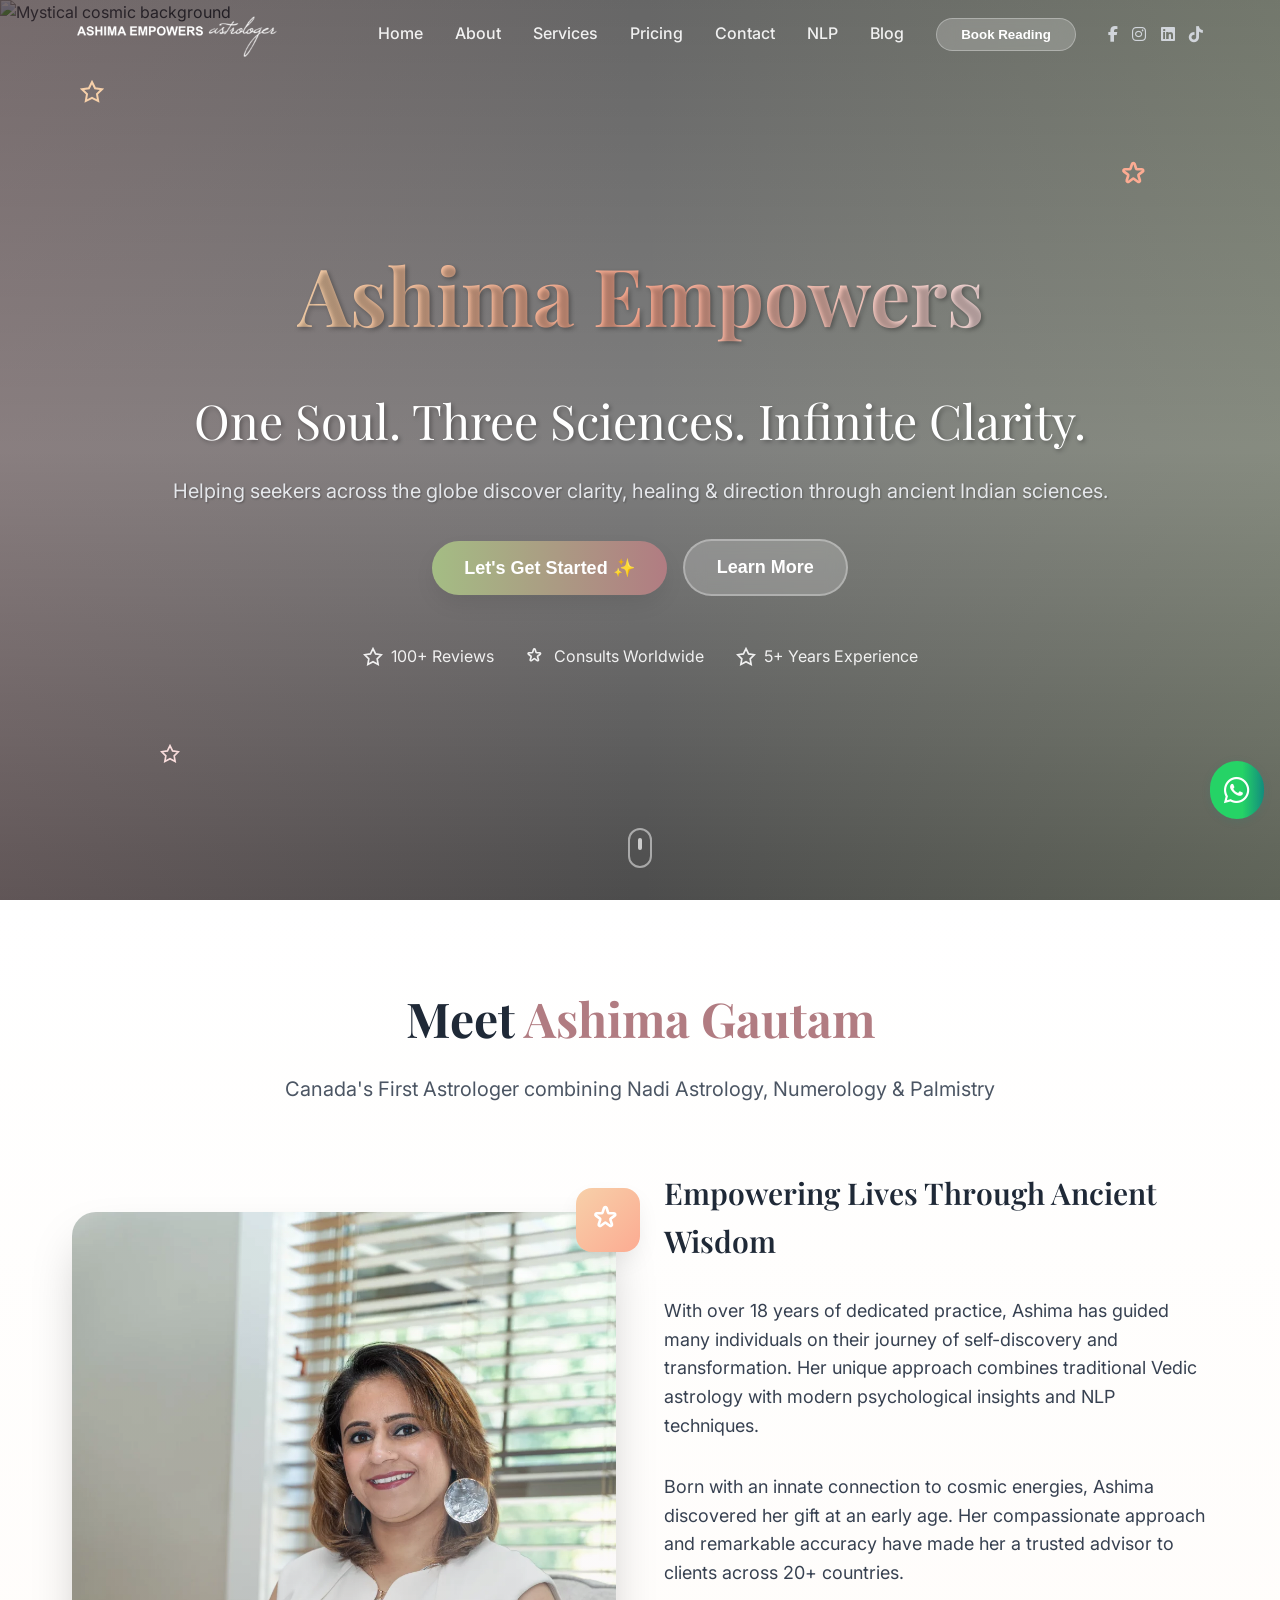
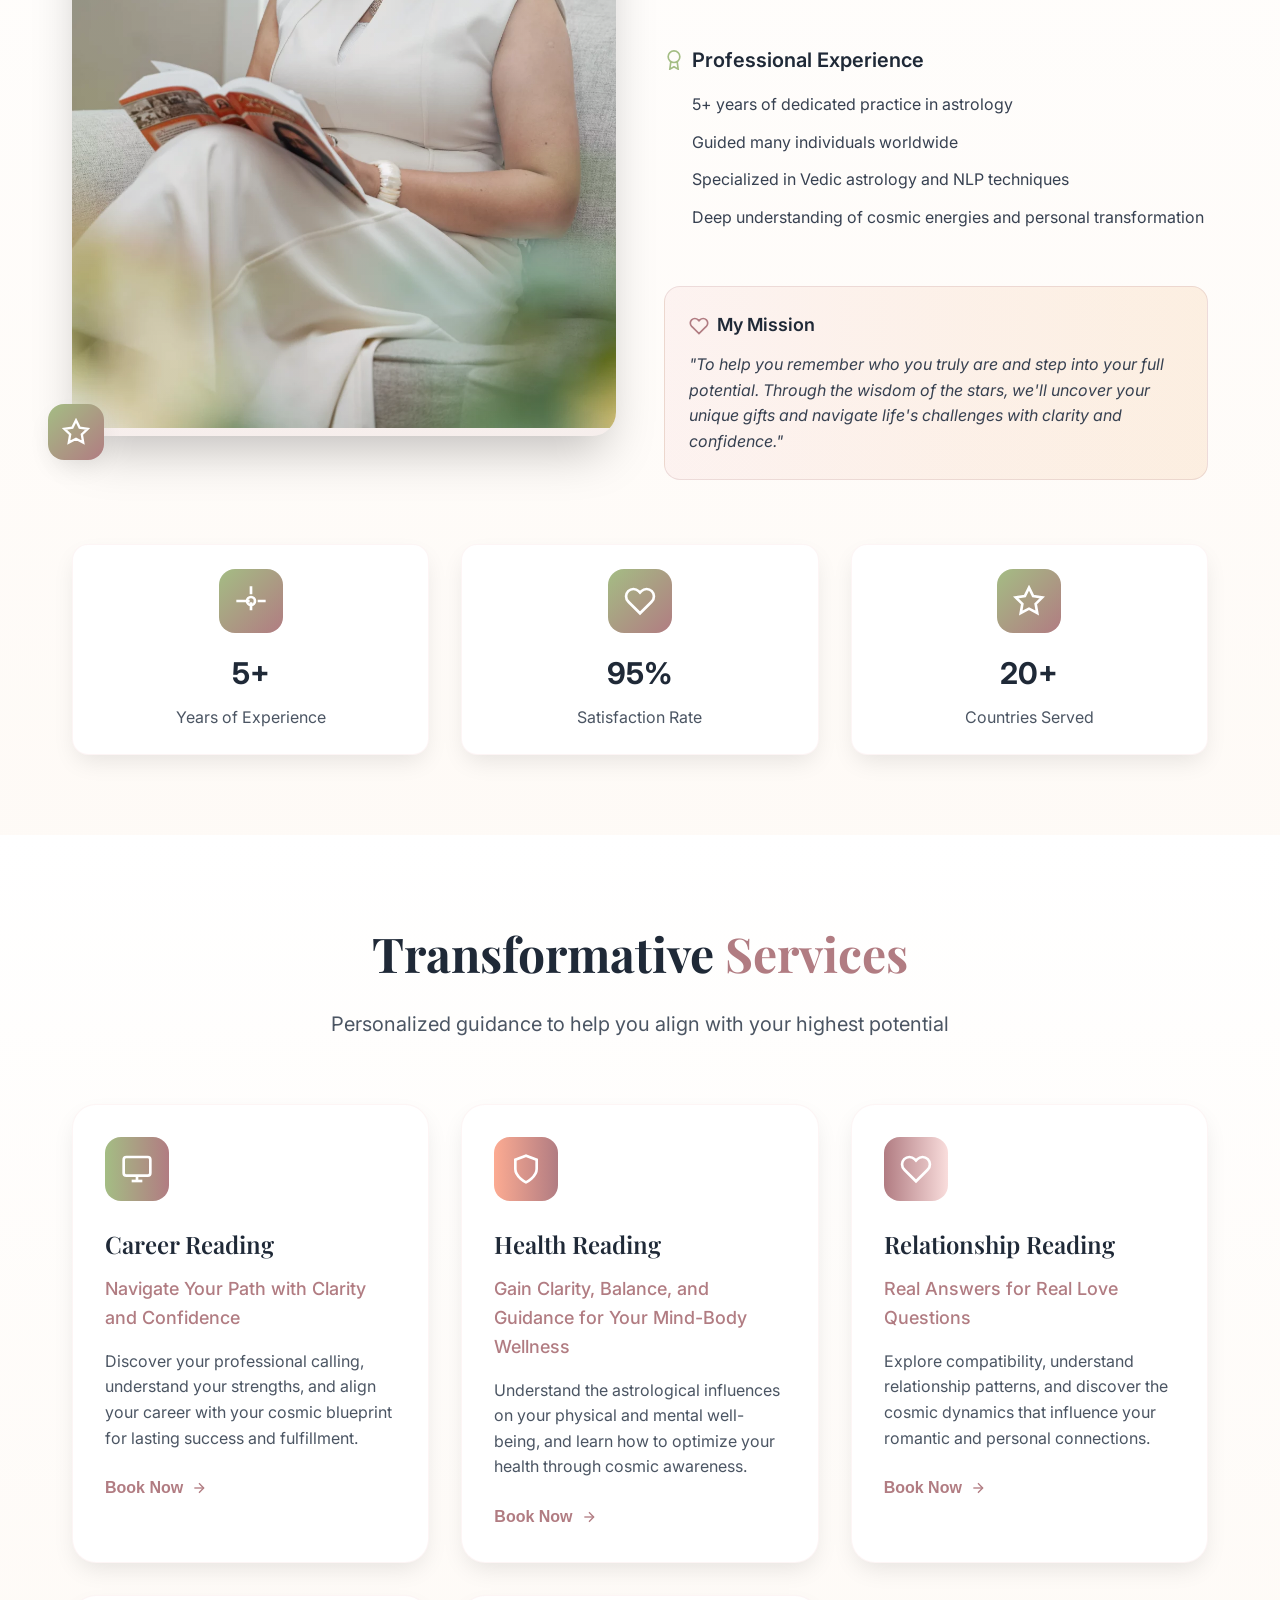
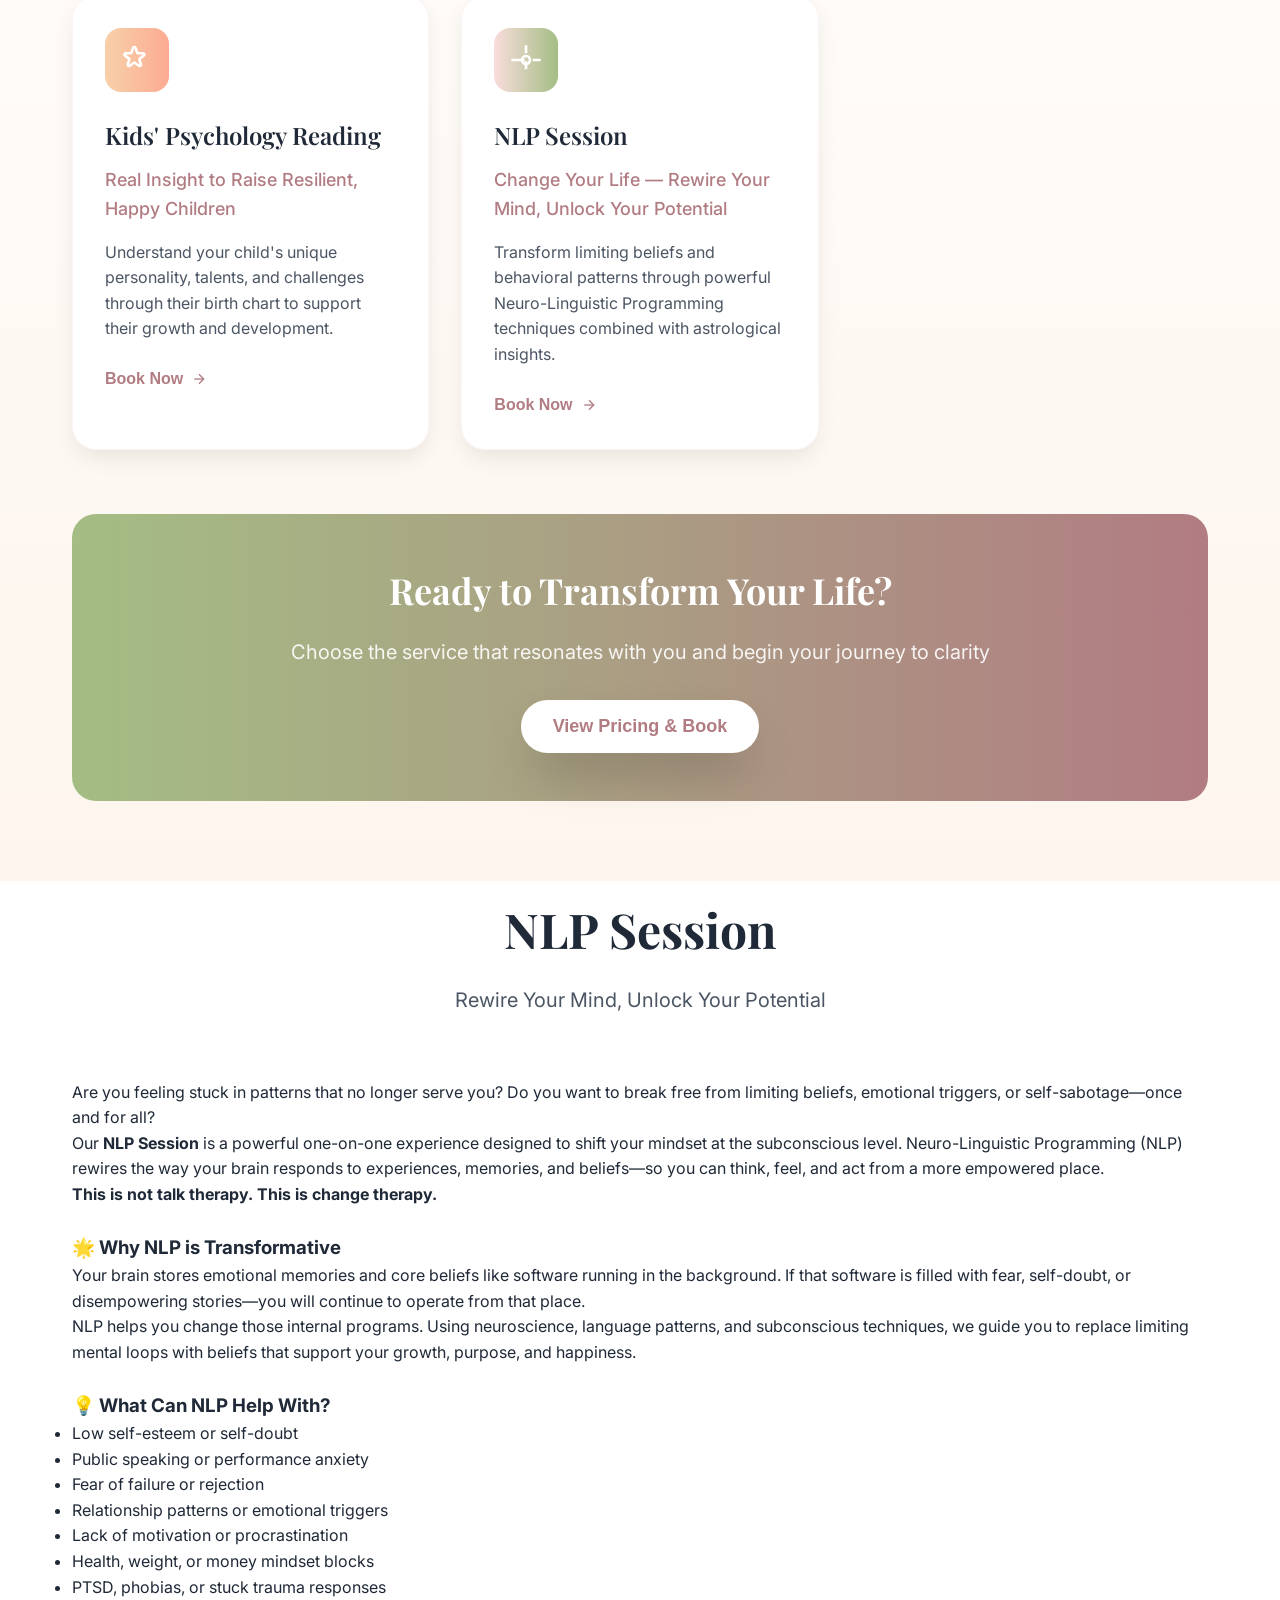
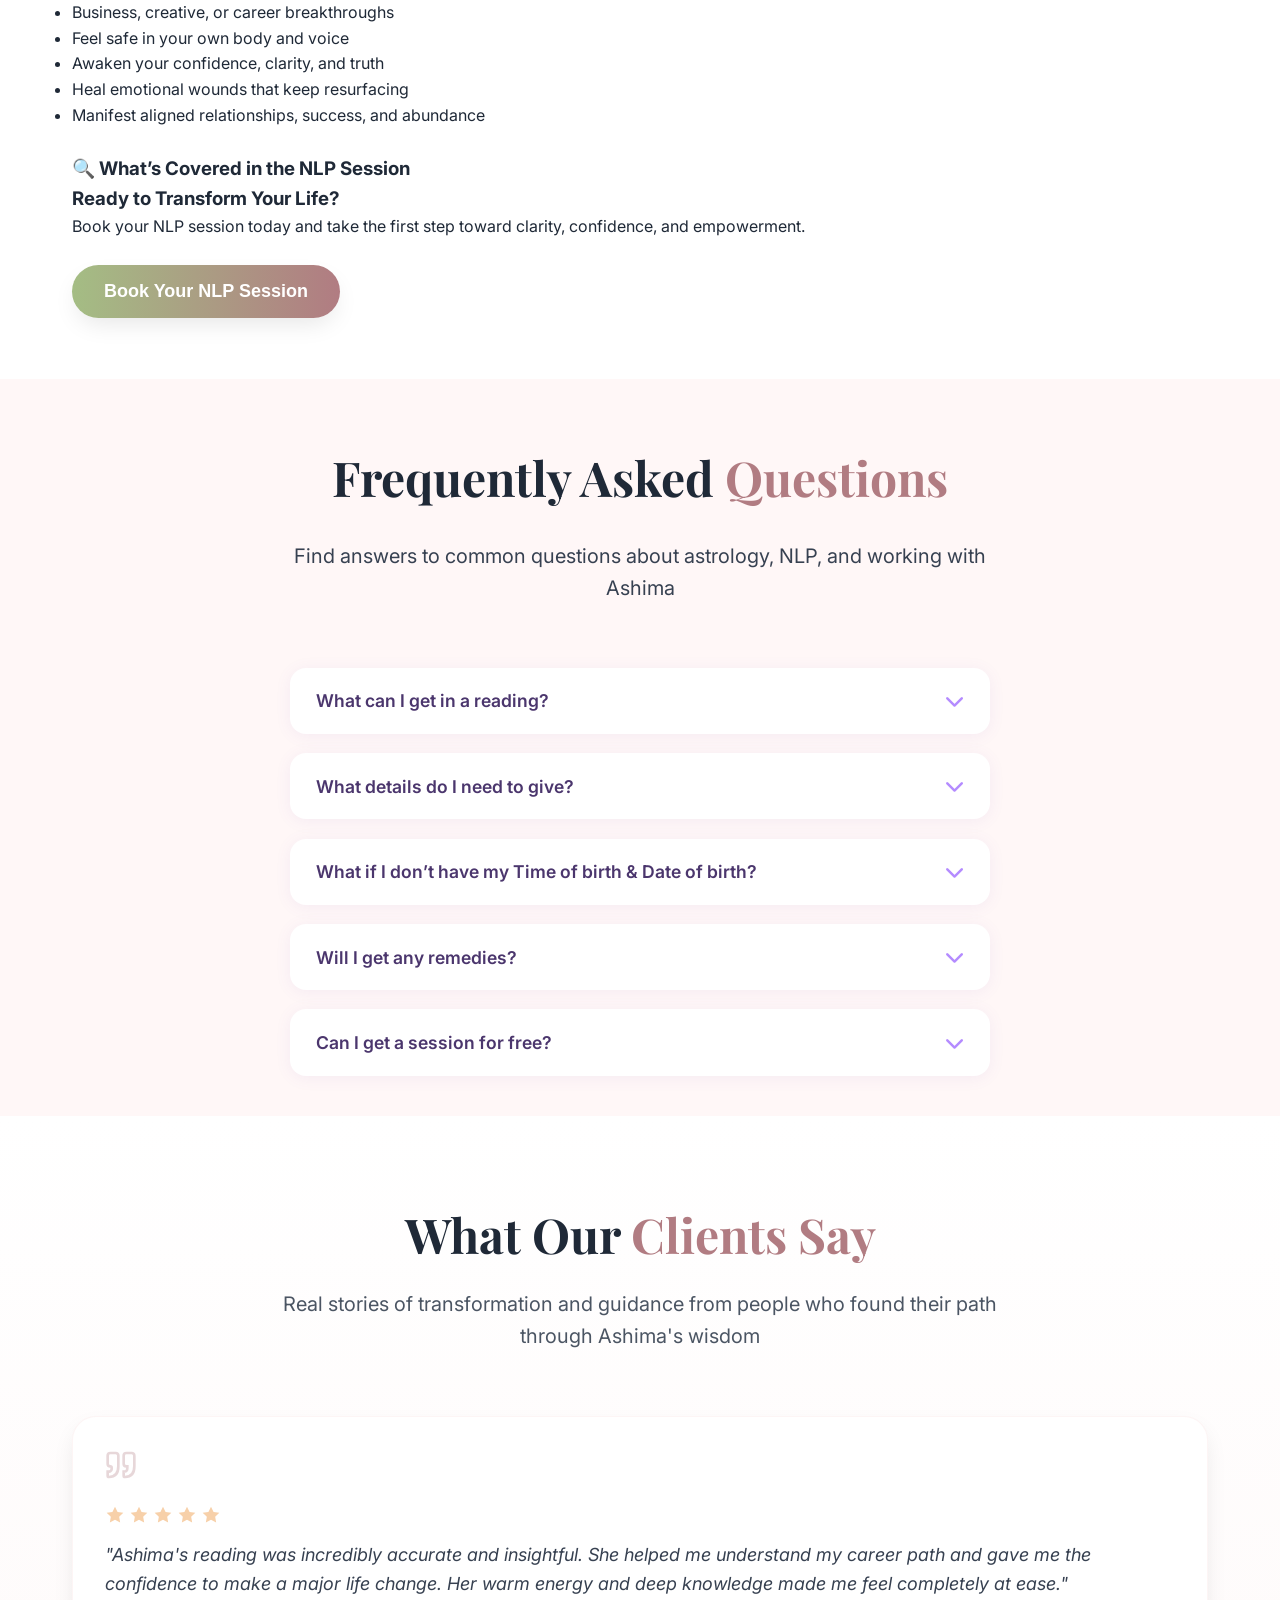
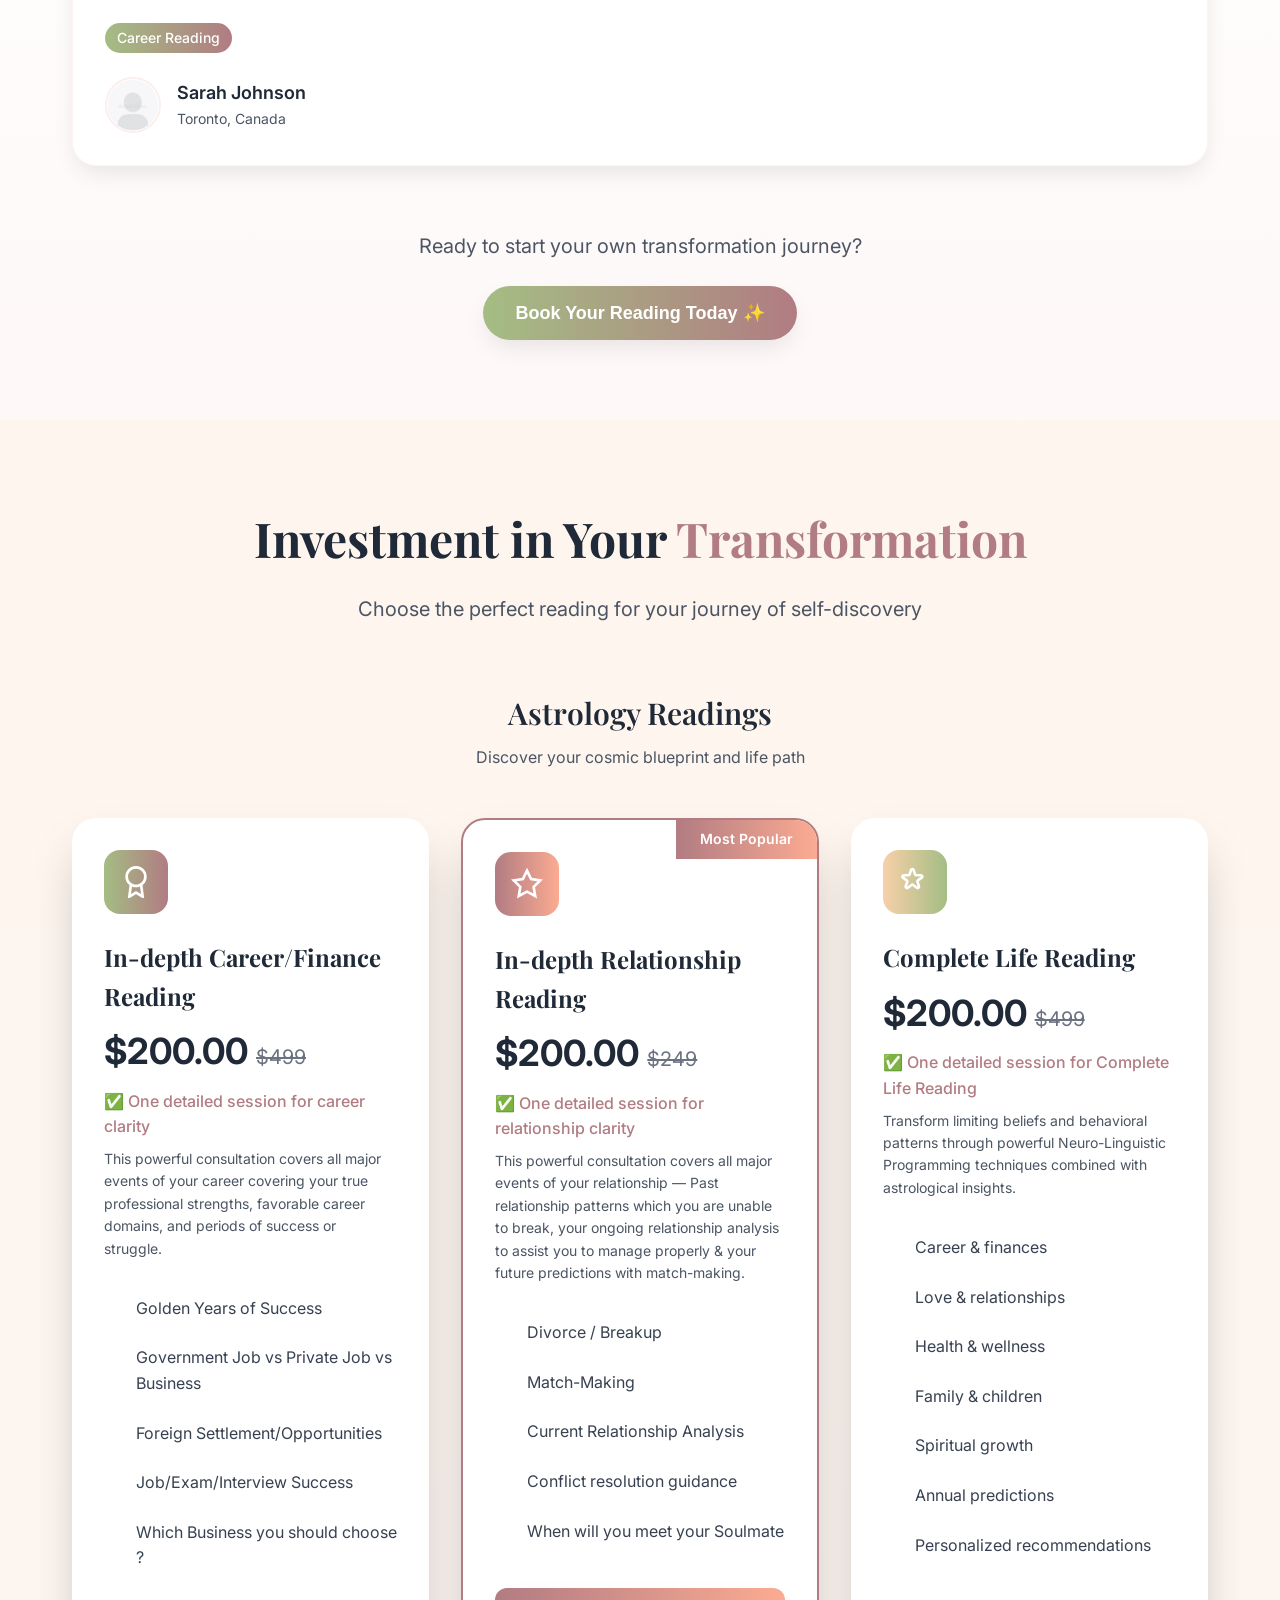
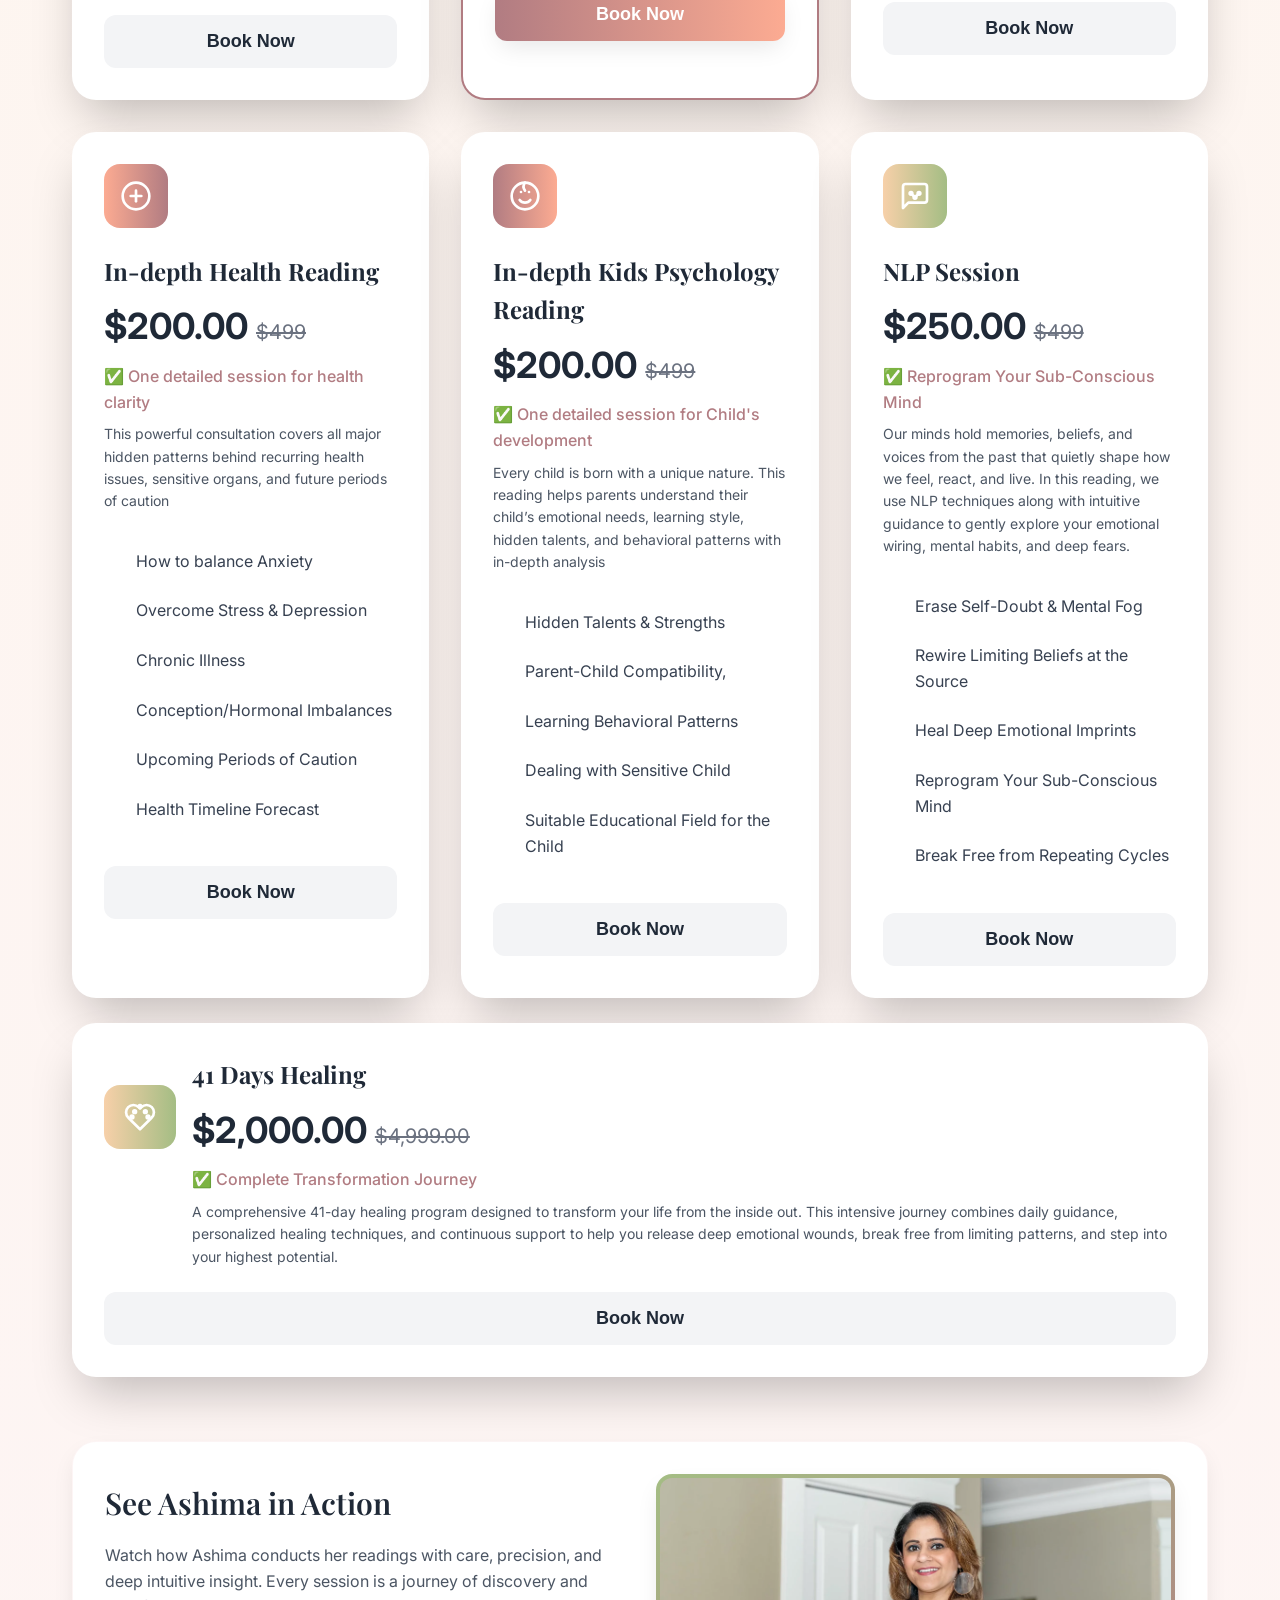
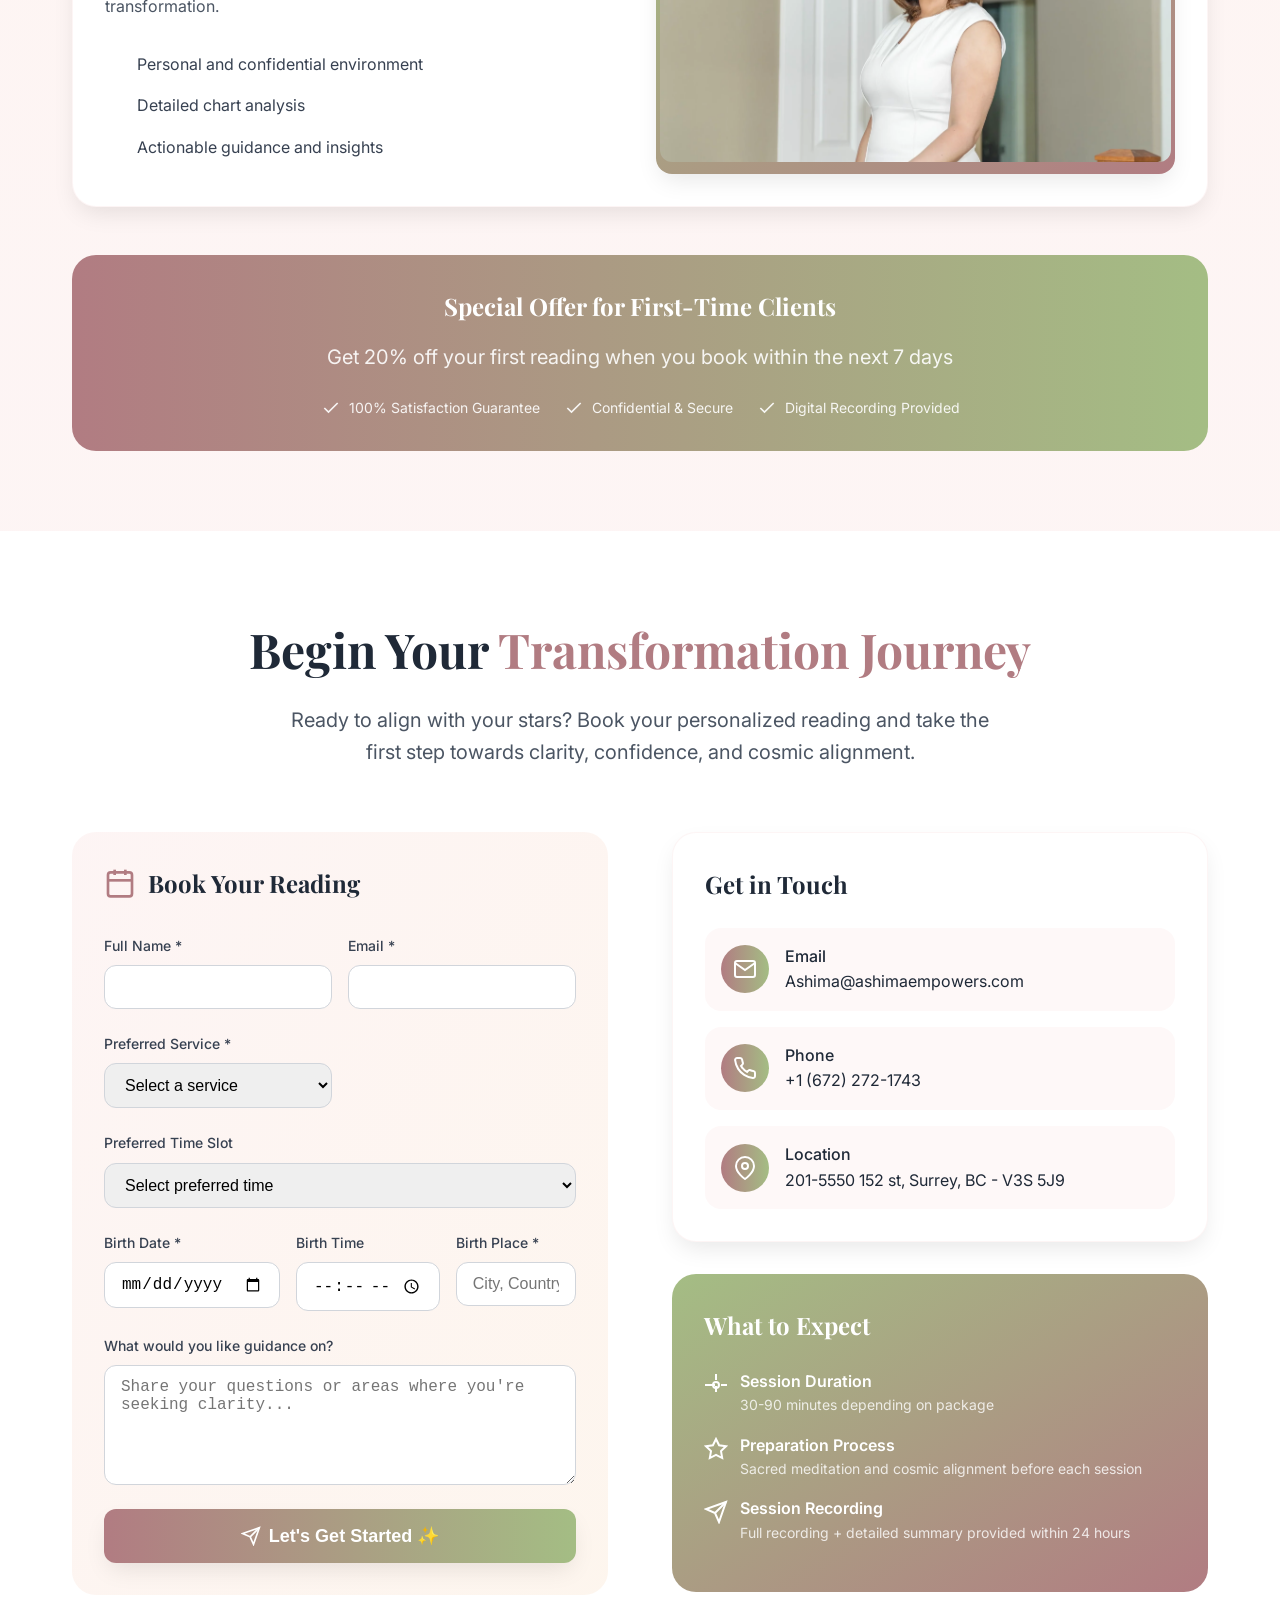
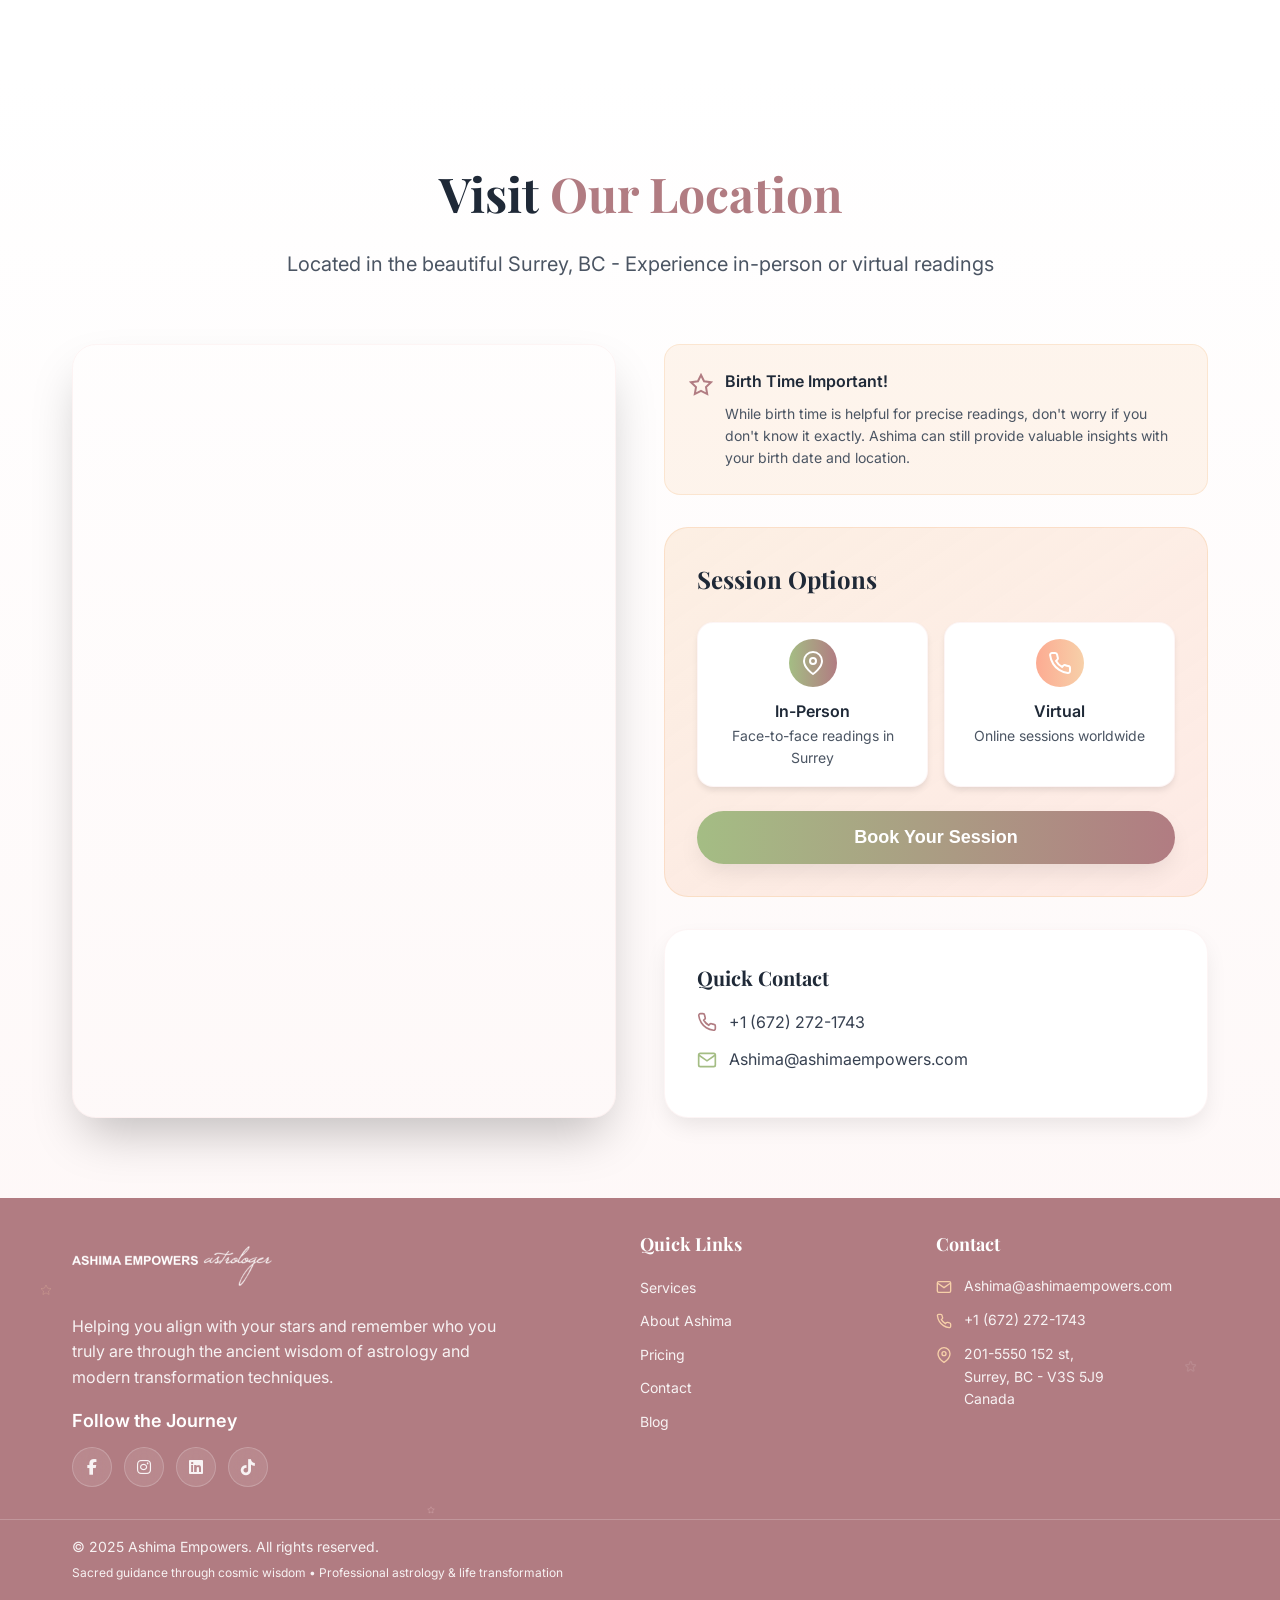
==== commit 59619f21: "fix: remove phone field from booking form for A2P compliance Single SMS opt-in source required per p" ====
--- a/index.html
+++ b/index.html
@@ -1345,10 +1345,6 @@
 
                         <div class="form-row">
                             <div class="form-group">
-                                <label for="phone">Phone Number</label>
-                                <input type="tel" id="phone" name="phone">
-                            </div>
-                            <div class="form-group">
                                 <label for="service">Preferred Service *</label>
                                 <select id="service" name="service" required>
                                     <option value="">Select a service</option>
@@ -1827,6 +1823,7 @@
             loadHomepageBlogPreview();
         });
     </script>
+    <script src="https://widgets.leadconnectorhq.com/loader.js" data-resources-url="https://widgets.leadconnectorhq.com/chat-widget/loader.js" data-widget-id="69f11cd8829cb9f664fe560d" data-source="WEB_USER"></script>
 </body>
 
 </html>
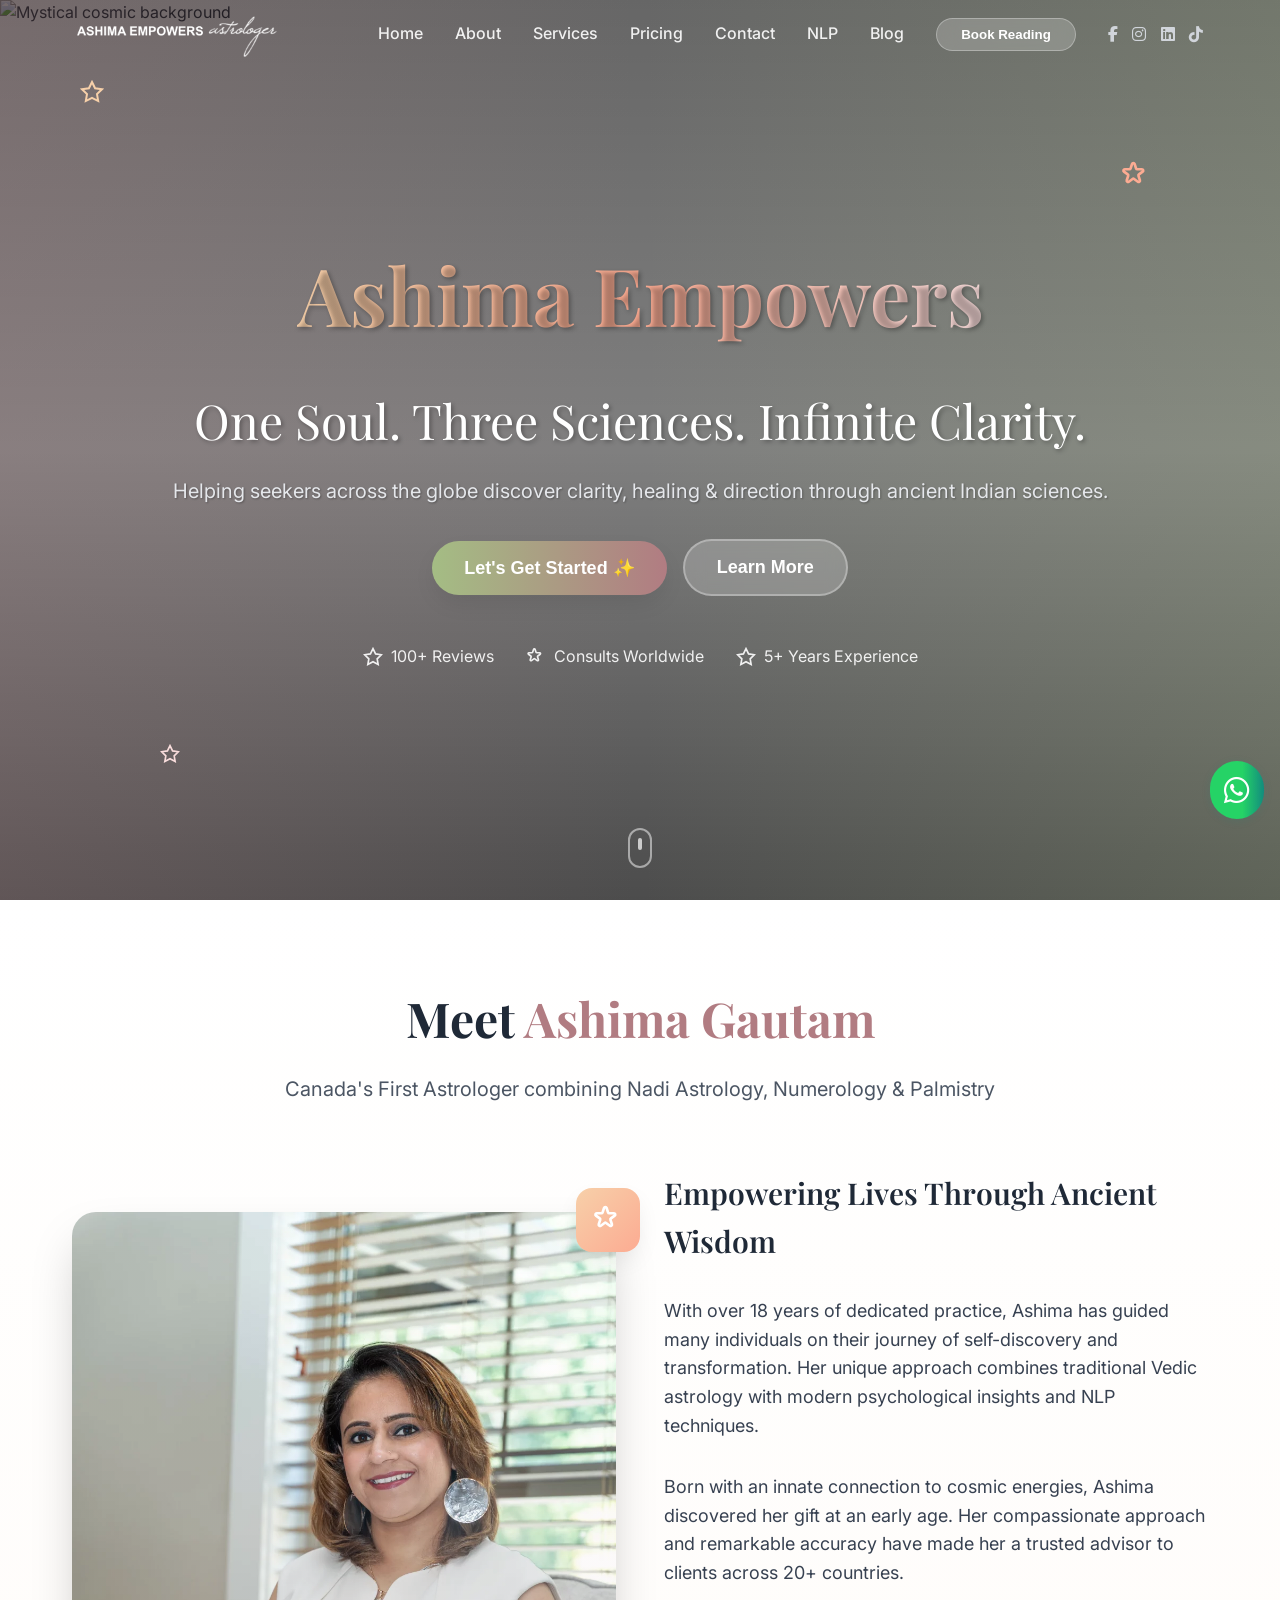
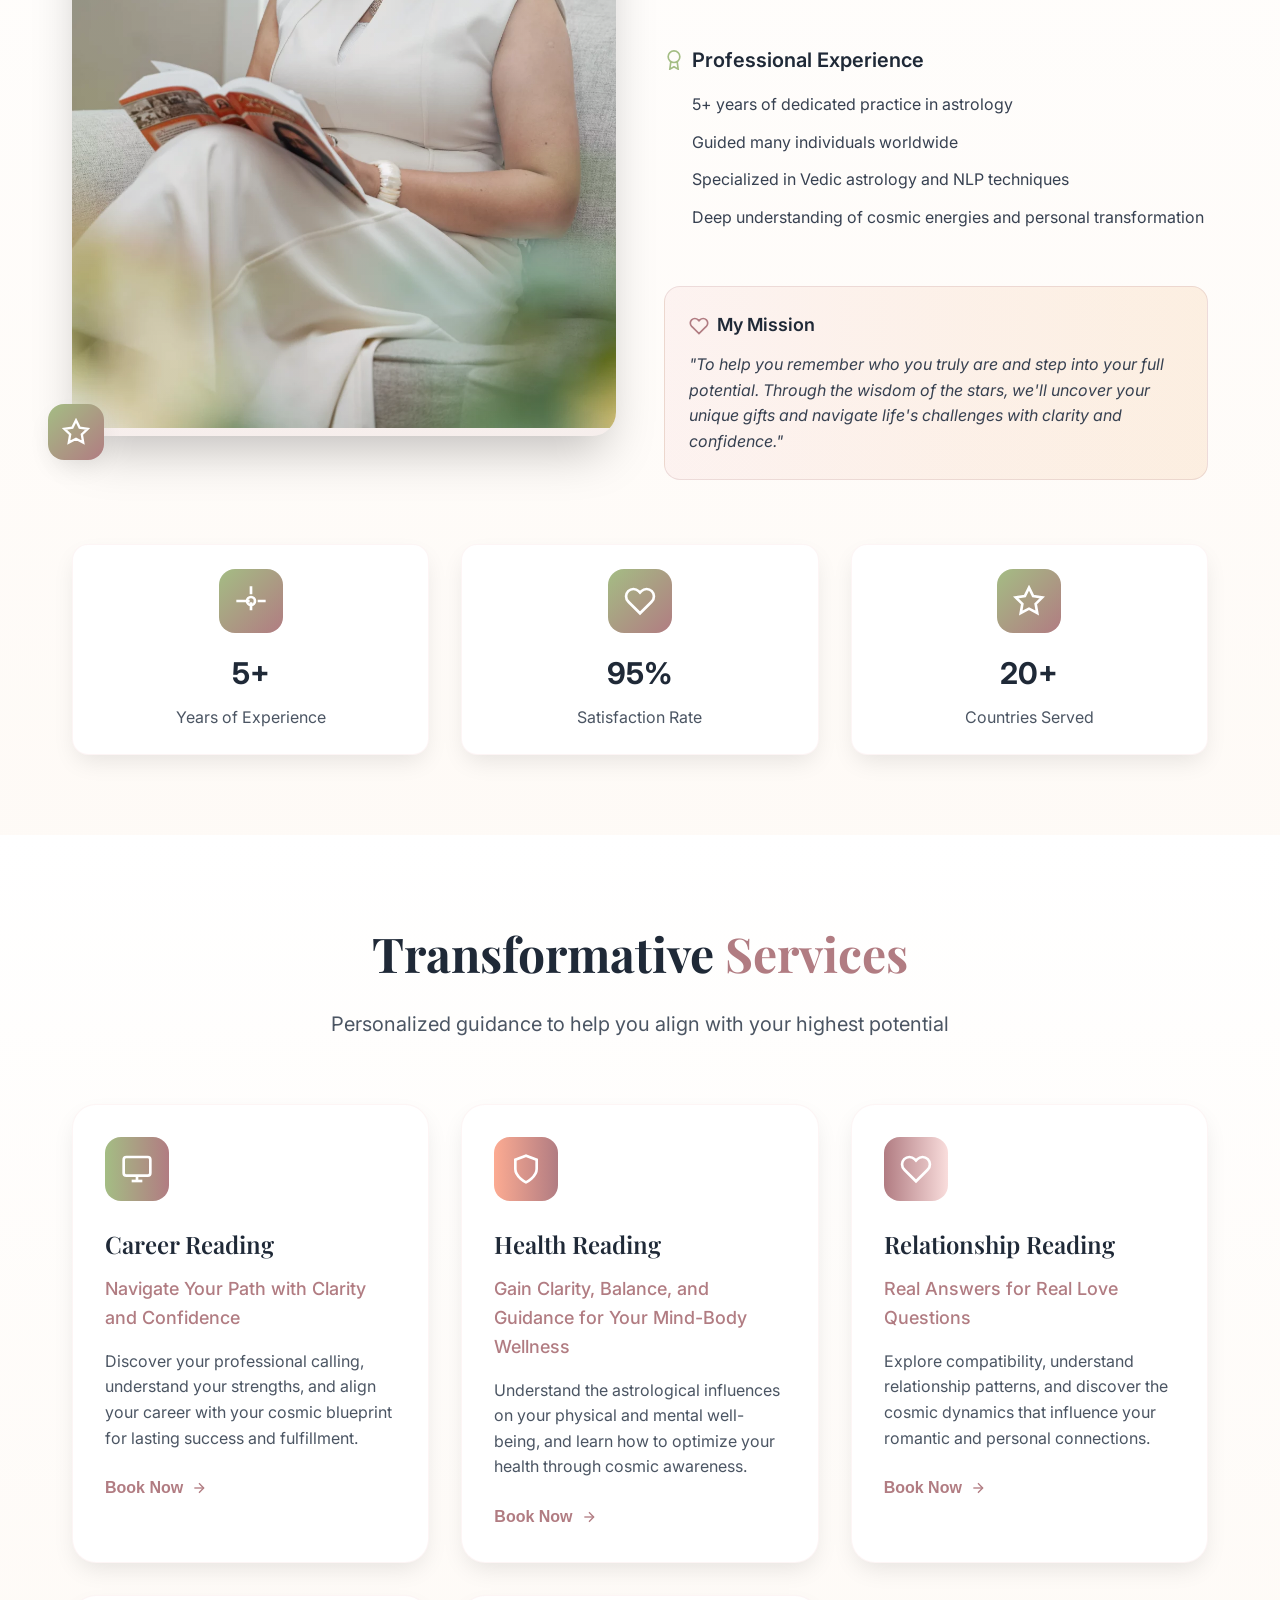
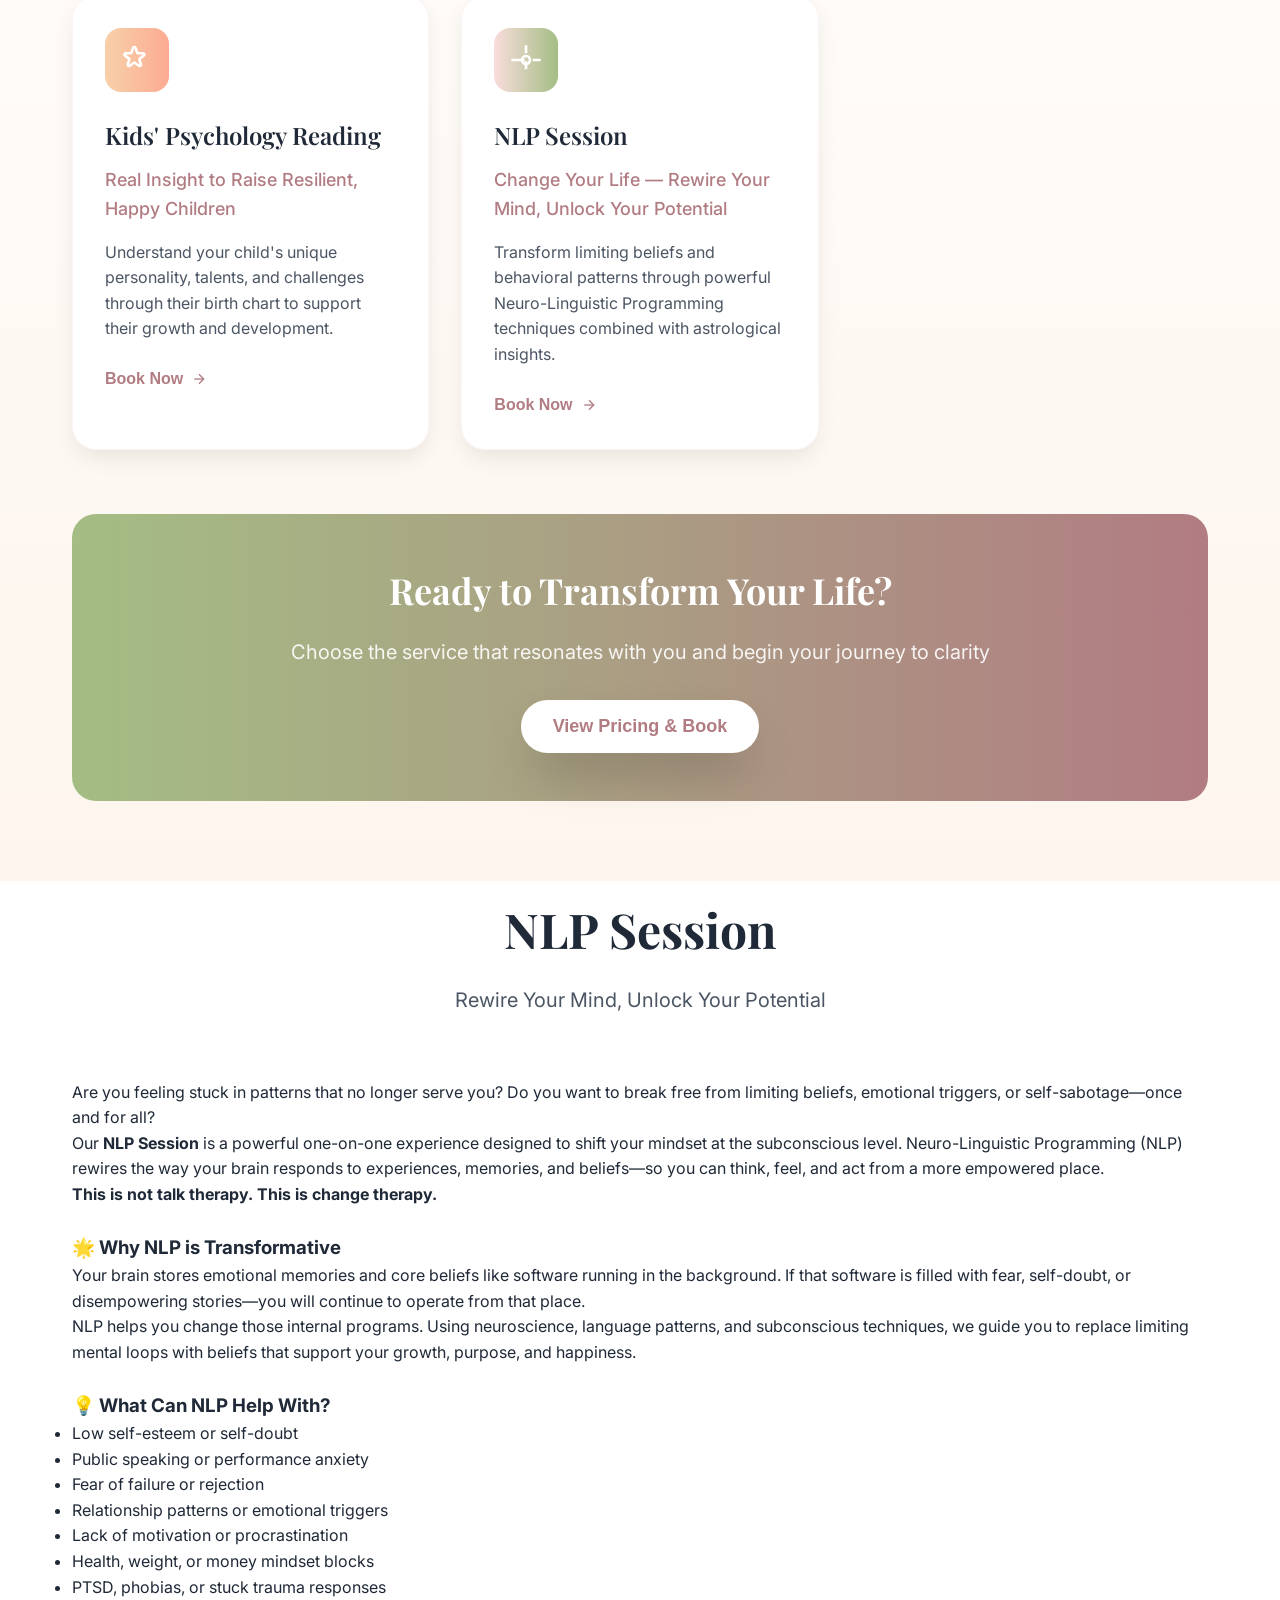
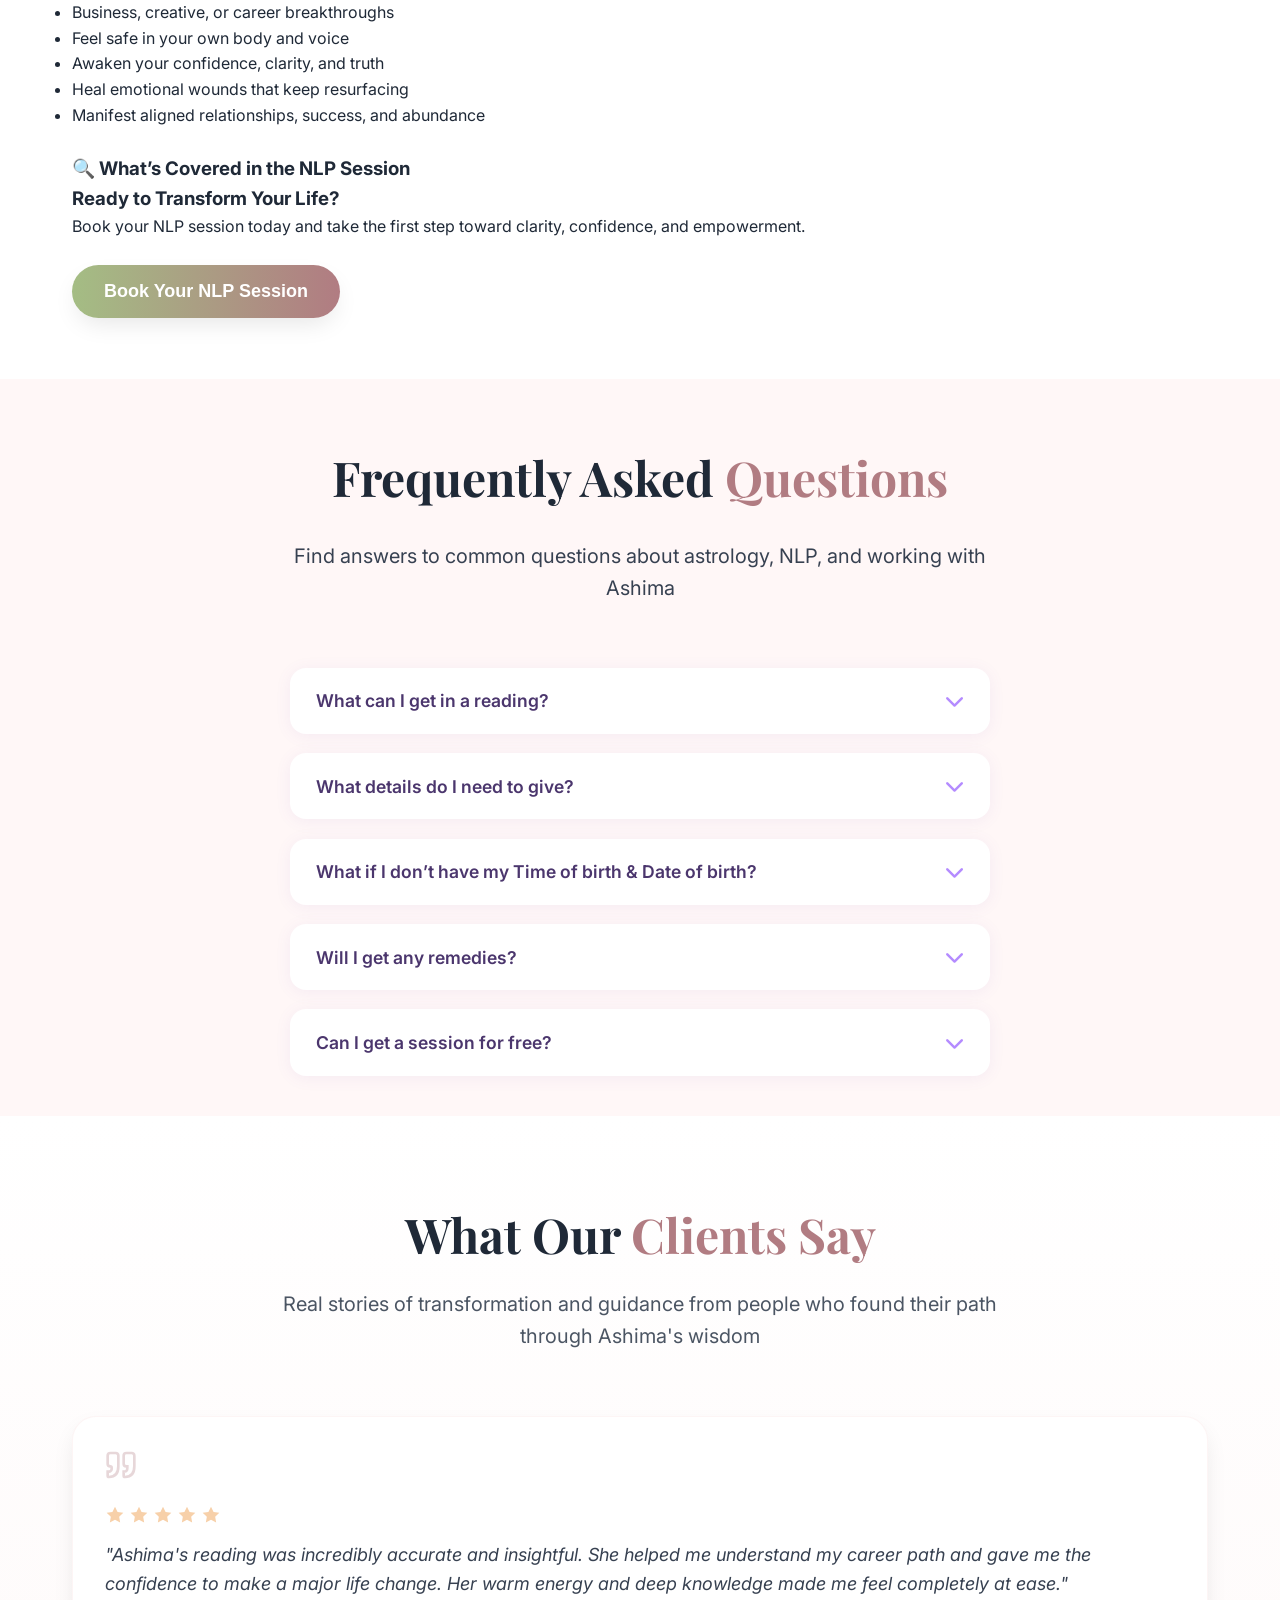
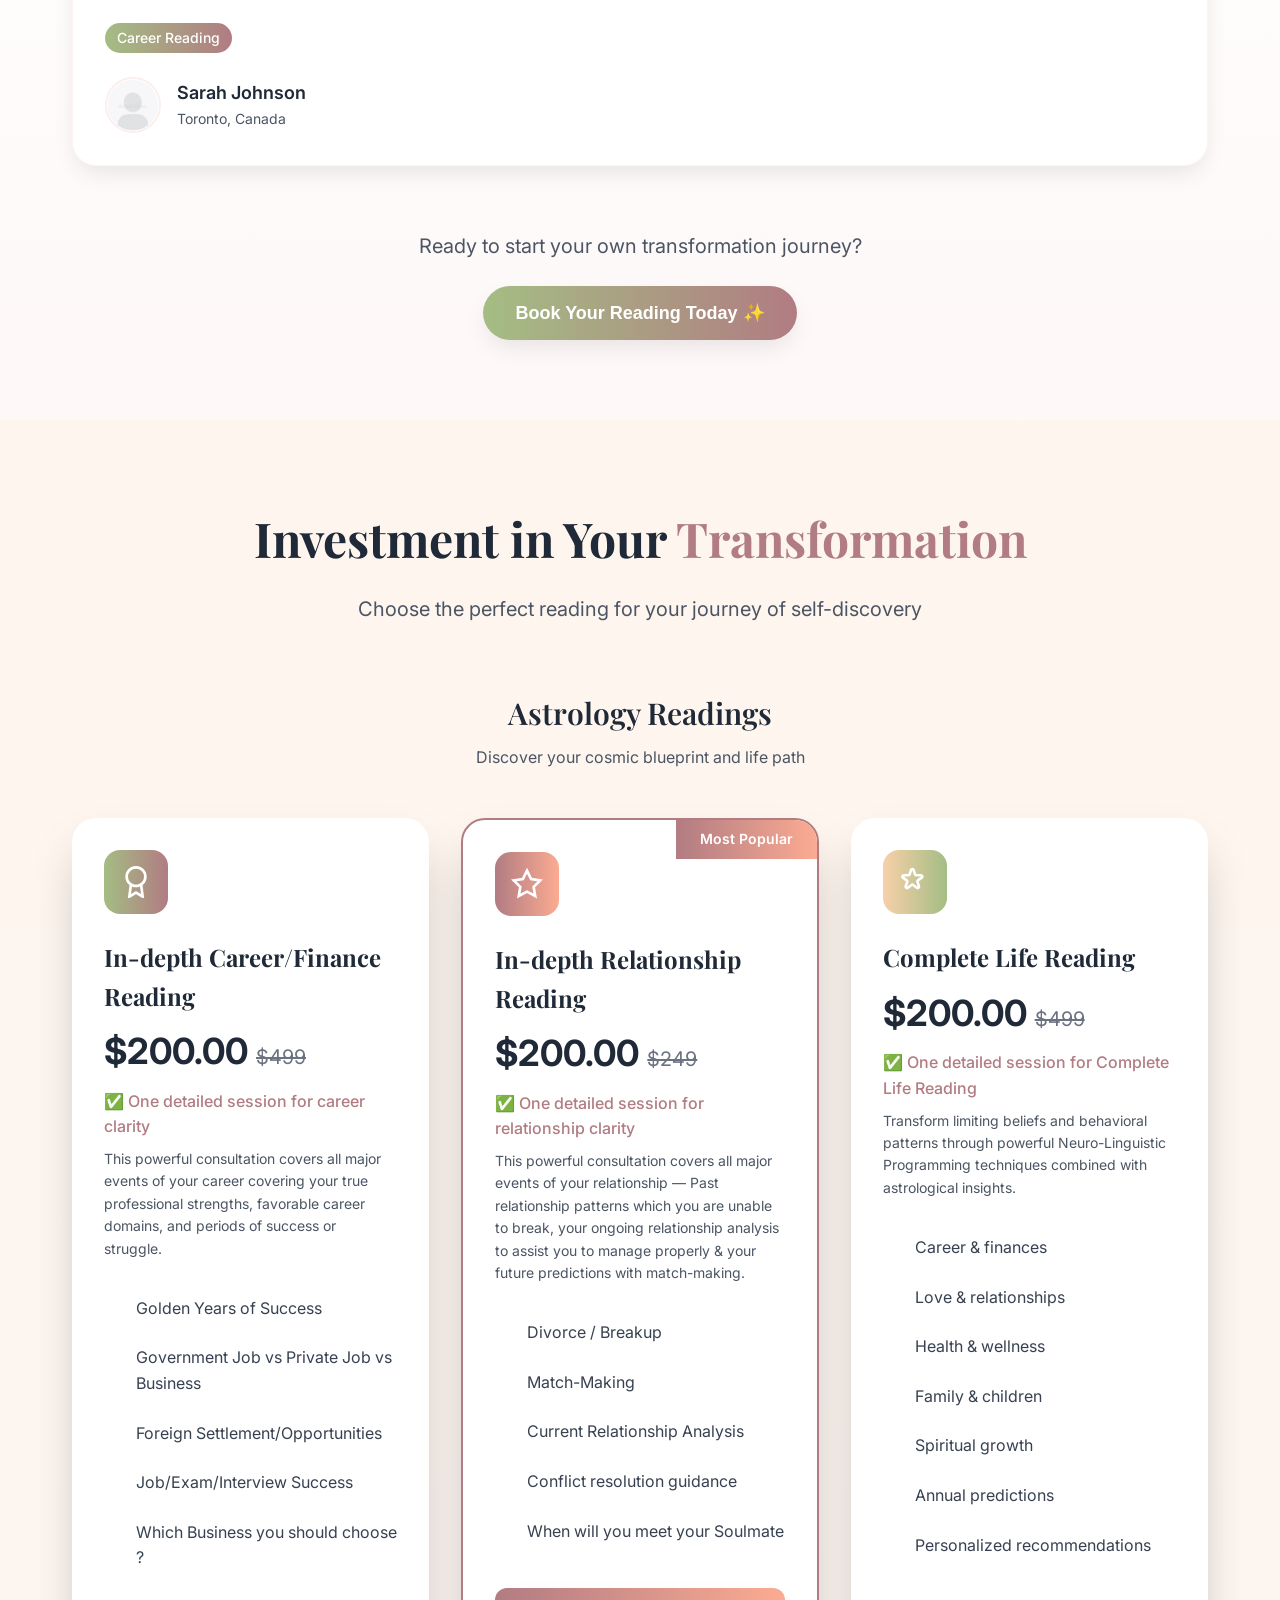
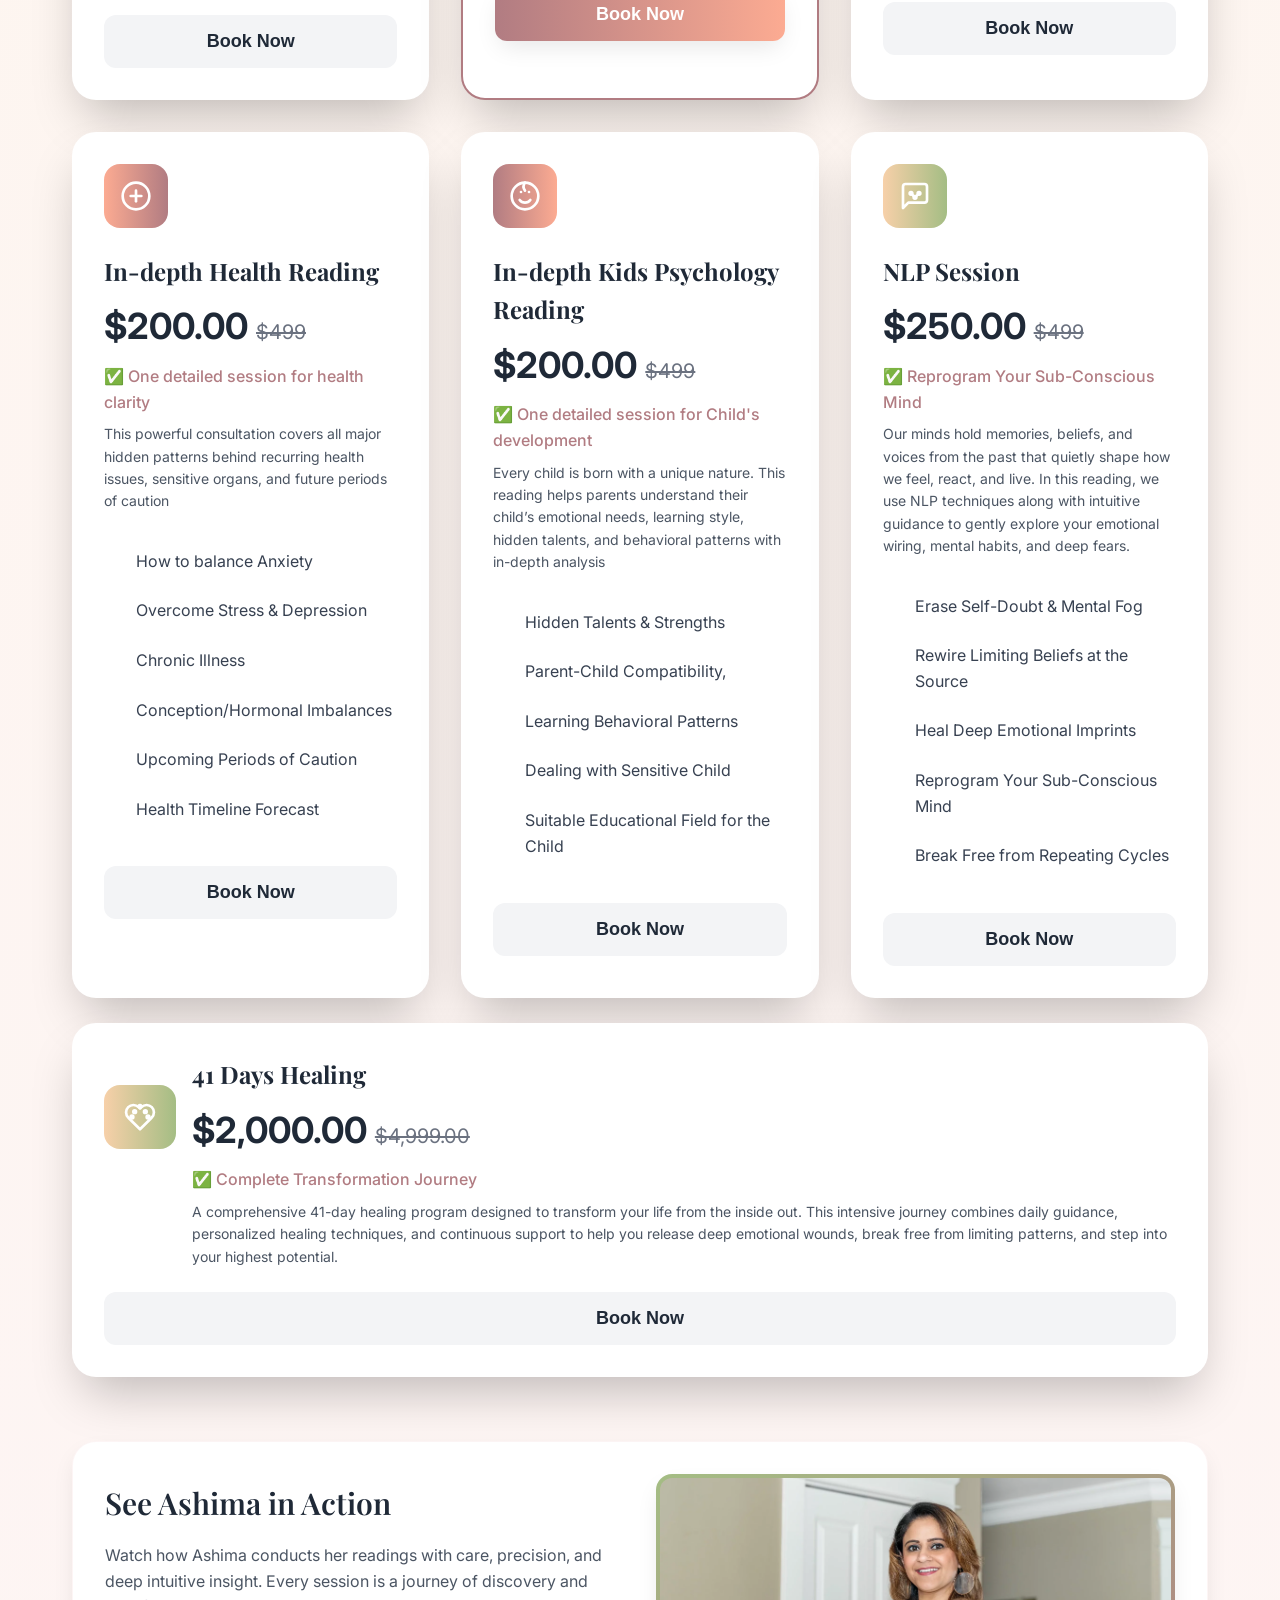
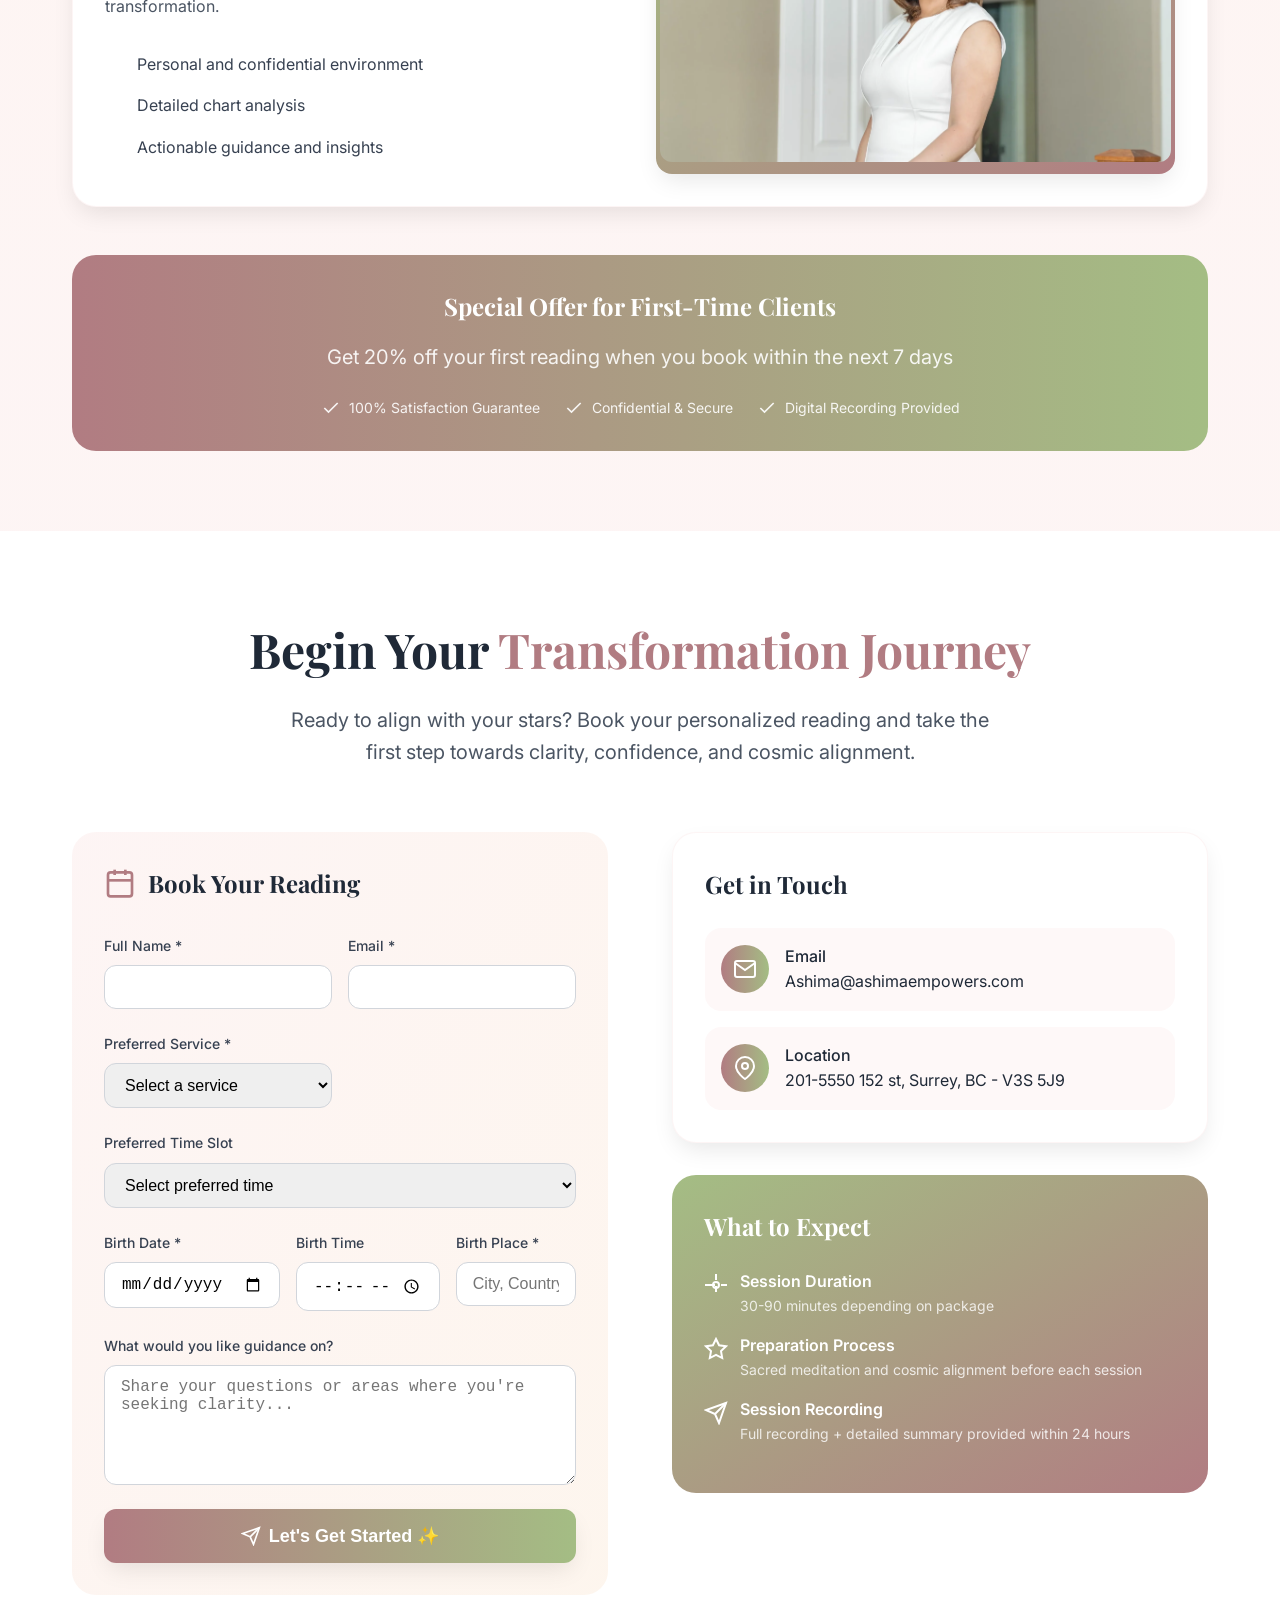
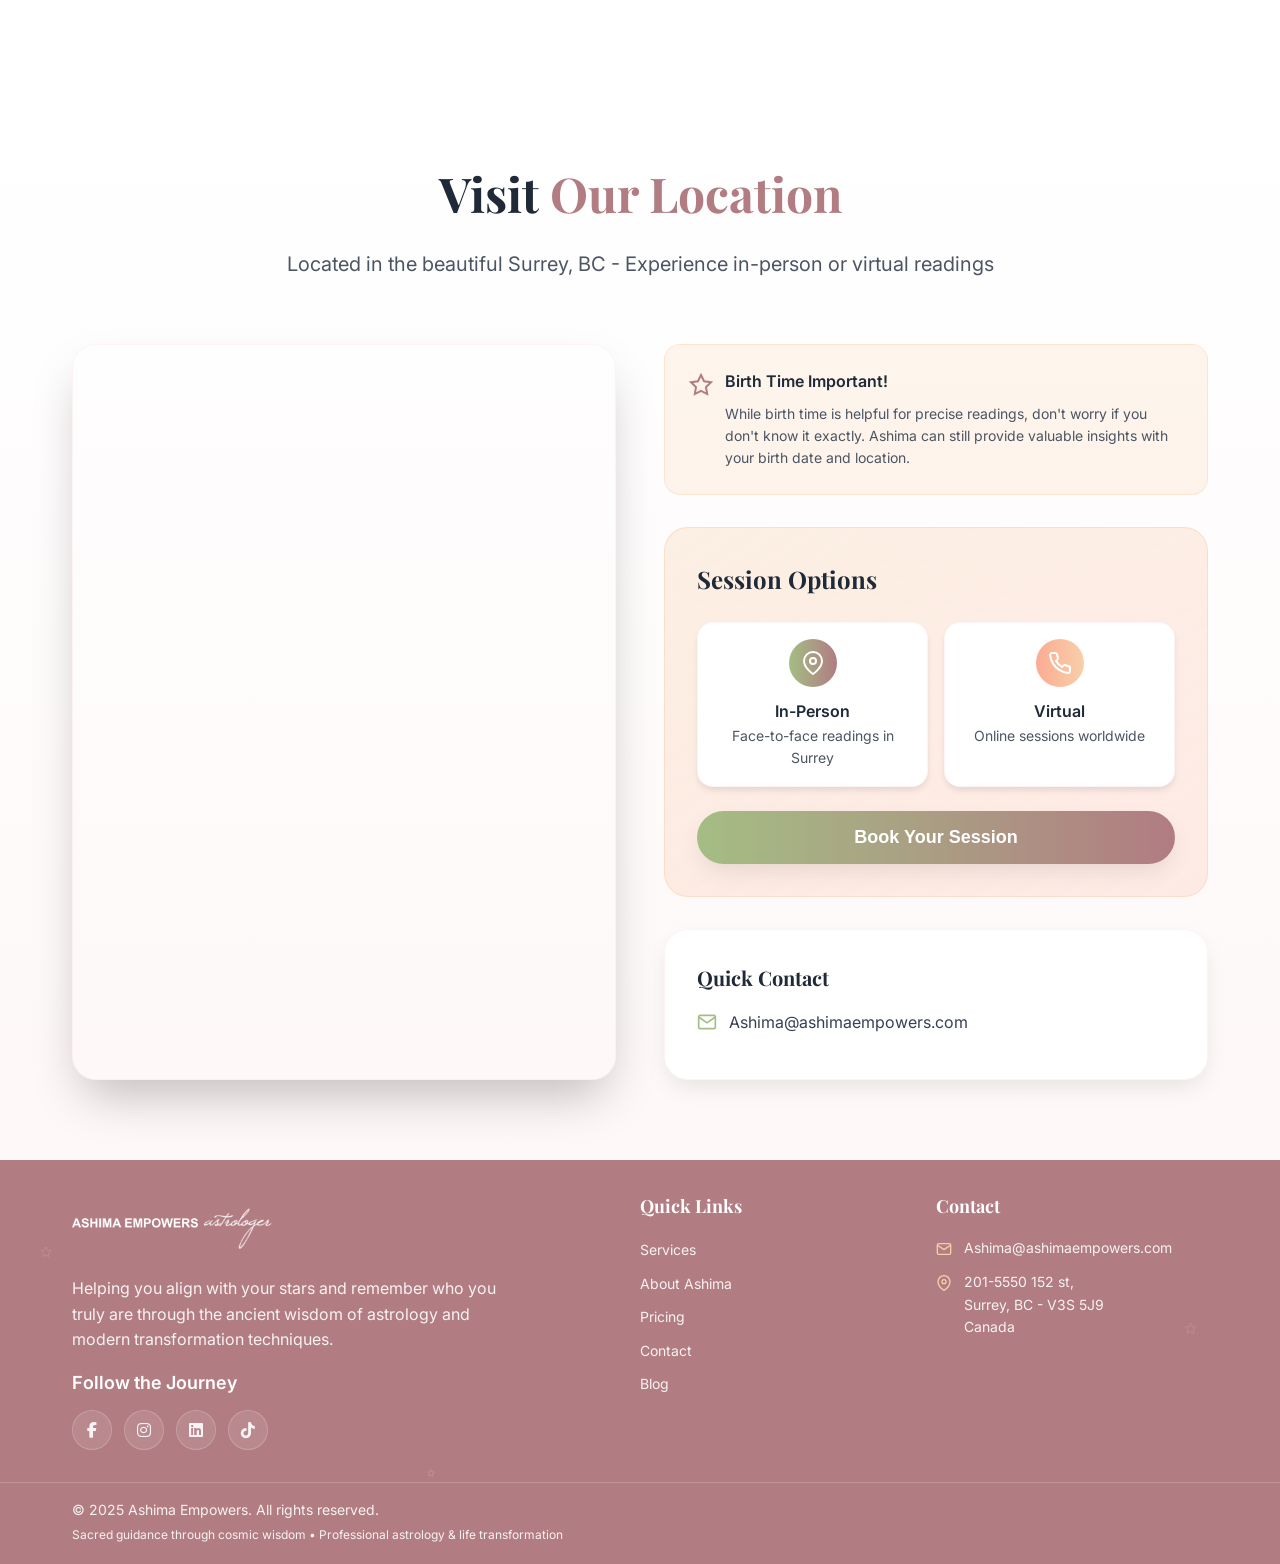
==== commit fa388b20: "fix: remove all phone number displays for A2P compliance Remove phone/tel links from contact section" ====
--- a/index.html
+++ b/index.html
@@ -1426,20 +1426,6 @@
                                 <div class="contact-detail-icon">
                                     <svg width="24" height="24" viewBox="0 0 24 24" fill="none" stroke="currentColor"
                                         stroke-width="2">
-                                        <path
-                                            d="M22 16.92v3a2 2 0 0 1-2.18 2 19.79 19.79 0 0 1-8.63-3.07 19.5 19.5 0 0 1-6-6 19.79 19.79 0 0 1-3.07-8.67A2 2 0 0 1 4.11 2h3a2 2 0 0 1 2 1.72 12.84 12.84 0 0 0 .7 2.81 2 2 0 0 1-.45 2.11L8.09 9.91a16 16 0 0 0 6 6l1.27-1.27a2 2 0 0 1 2.11-.45 12.84 12.84 0 0 0 2.81.7A2 2 0 0 1 22 16.92z" />
-                                    </svg>
-                                </div>
-                                <div class="contact-detail-content">
-                                    <div class="contact-detail-label">Phone</div>
-                                    <a href="tel:+16722721743">+1 (672) 272-1743</a>
-                                </div>
-                            </div>
-
-                            <div class="contact-detail">
-                                <div class="contact-detail-icon">
-                                    <svg width="24" height="24" viewBox="0 0 24 24" fill="none" stroke="currentColor"
-                                        stroke-width="2">
                                         <path d="M21 10c0 7-9 13-9 13s-9-6-9-13a9 9 0 0 1 18 0z" />
                                         <circle cx="12" cy="10" r="3" />
                                     </svg>
@@ -1627,14 +1613,6 @@
                         <div class="quick-contact-item">
                             <svg width="20" height="20" viewBox="0 0 24 24" fill="none" stroke="currentColor"
                                 stroke-width="2">
-                                <path
-                                    d="M22 16.92v3a2 2 0 0 1-2.18 2 19.79 19.79 0 0 1-8.63-3.07 19.5 19.5 0 0 1-6-6 19.79 19.79 0 0 1-3.07-8.67A2 2 0 0 1 4.11 2h3a2 2 0 0 1 2 1.72 12.84 12.84 0 0 0 .7 2.81 2 2 0 0 1-.45 2.11L8.09 9.91a16 16 0 0 0 6 6l1.27-1.27a2 2 0 0 1 2.11-.45 12.84 12.84 0 0 0 2.81.7A2 2 0 0 1 22 16.92z" />
-                            </svg>
-                            <a href="tel:+16722721743">+1 (672) 272-1743</a>
-                        </div>
-                        <div class="quick-contact-item">
-                            <svg width="20" height="20" viewBox="0 0 24 24" fill="none" stroke="currentColor"
-                                stroke-width="2">
                                 <path d="M4 4h16c1.1 0 2 .9 2 2v12c0 1.1-.9 2-2 2H4c-1.1 0-2-.9-2-2V6c0-1.1.9-2 2-2z" />
                                 <polyline points="22,6 12,13 2,6" />
                             </svg>
@@ -1745,14 +1723,6 @@
                     <div class="footer-contact-item">
                         <svg width="16" height="16" viewBox="0 0 24 24" fill="none" stroke="currentColor"
                             stroke-width="2">
-                            <path
-                                d="M22 16.92v3a2 2 0 0 1-2.18 2 19.79 19.79 0 0 1-8.63-3.07 19.5 19.5 0 0 1-6-6 19.79 19.79 0 0 1-3.07-8.67A2 2 0 0 1 4.11 2h3a2 2 0 0 1 2 1.72 12.84 12.84 0 0 0 .7 2.81 2 2 0 0 1-.45 2.11L8.09 9.91a16 16 0 0 0 6 6l1.27-1.27a2 2 0 0 1 2.11-.45 12.84 12.84 0 0 0 2.81.7A2 2 0 0 1 22 16.92z" />
-                        </svg>
-                        <a href="tel:+16722721743">+1 (672) 272-1743</a>
-                    </div>
-                    <div class="footer-contact-item">
-                        <svg width="16" height="16" viewBox="0 0 24 24" fill="none" stroke="currentColor"
-                            stroke-width="2">
                             <path d="M21 10c0 7-9 13-9 13s-9-6-9-13a9 9 0 0 1 18 0z" />
                             <circle cx="12" cy="10" r="3" />
                         </svg>
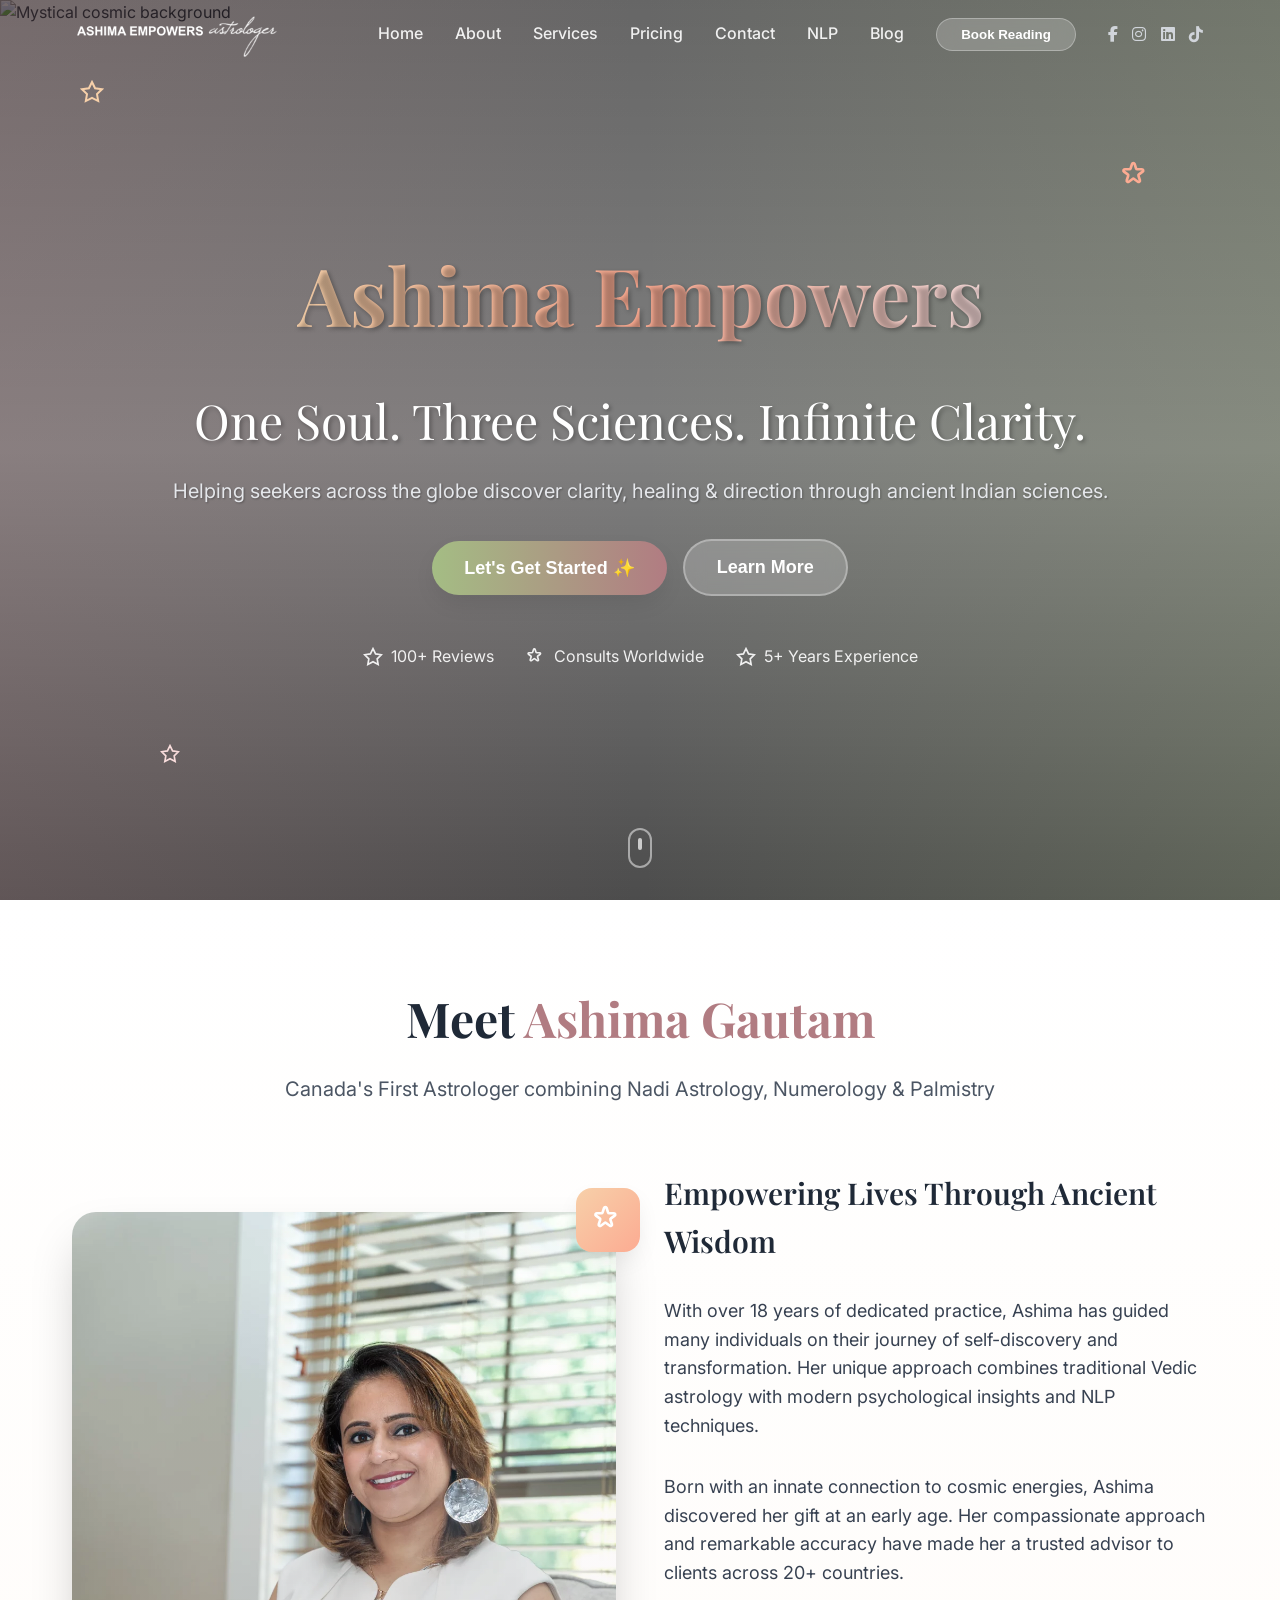
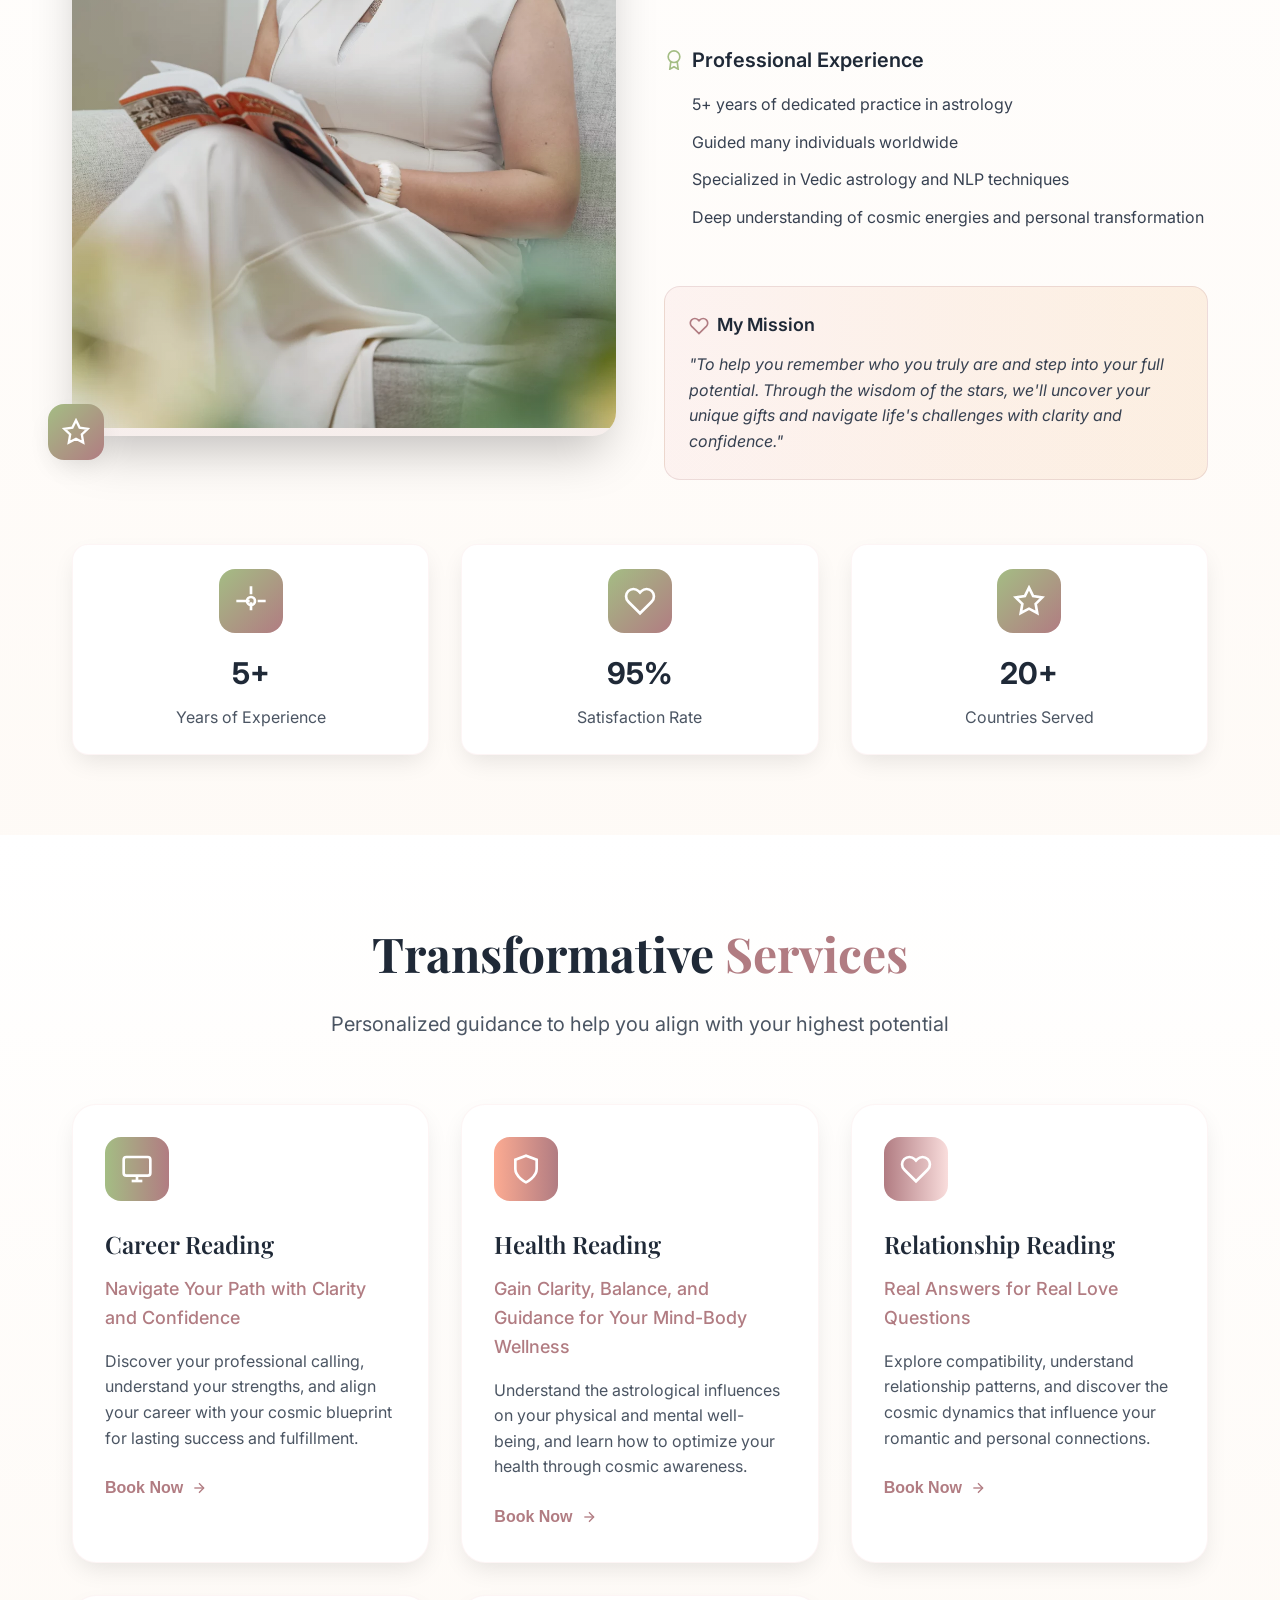
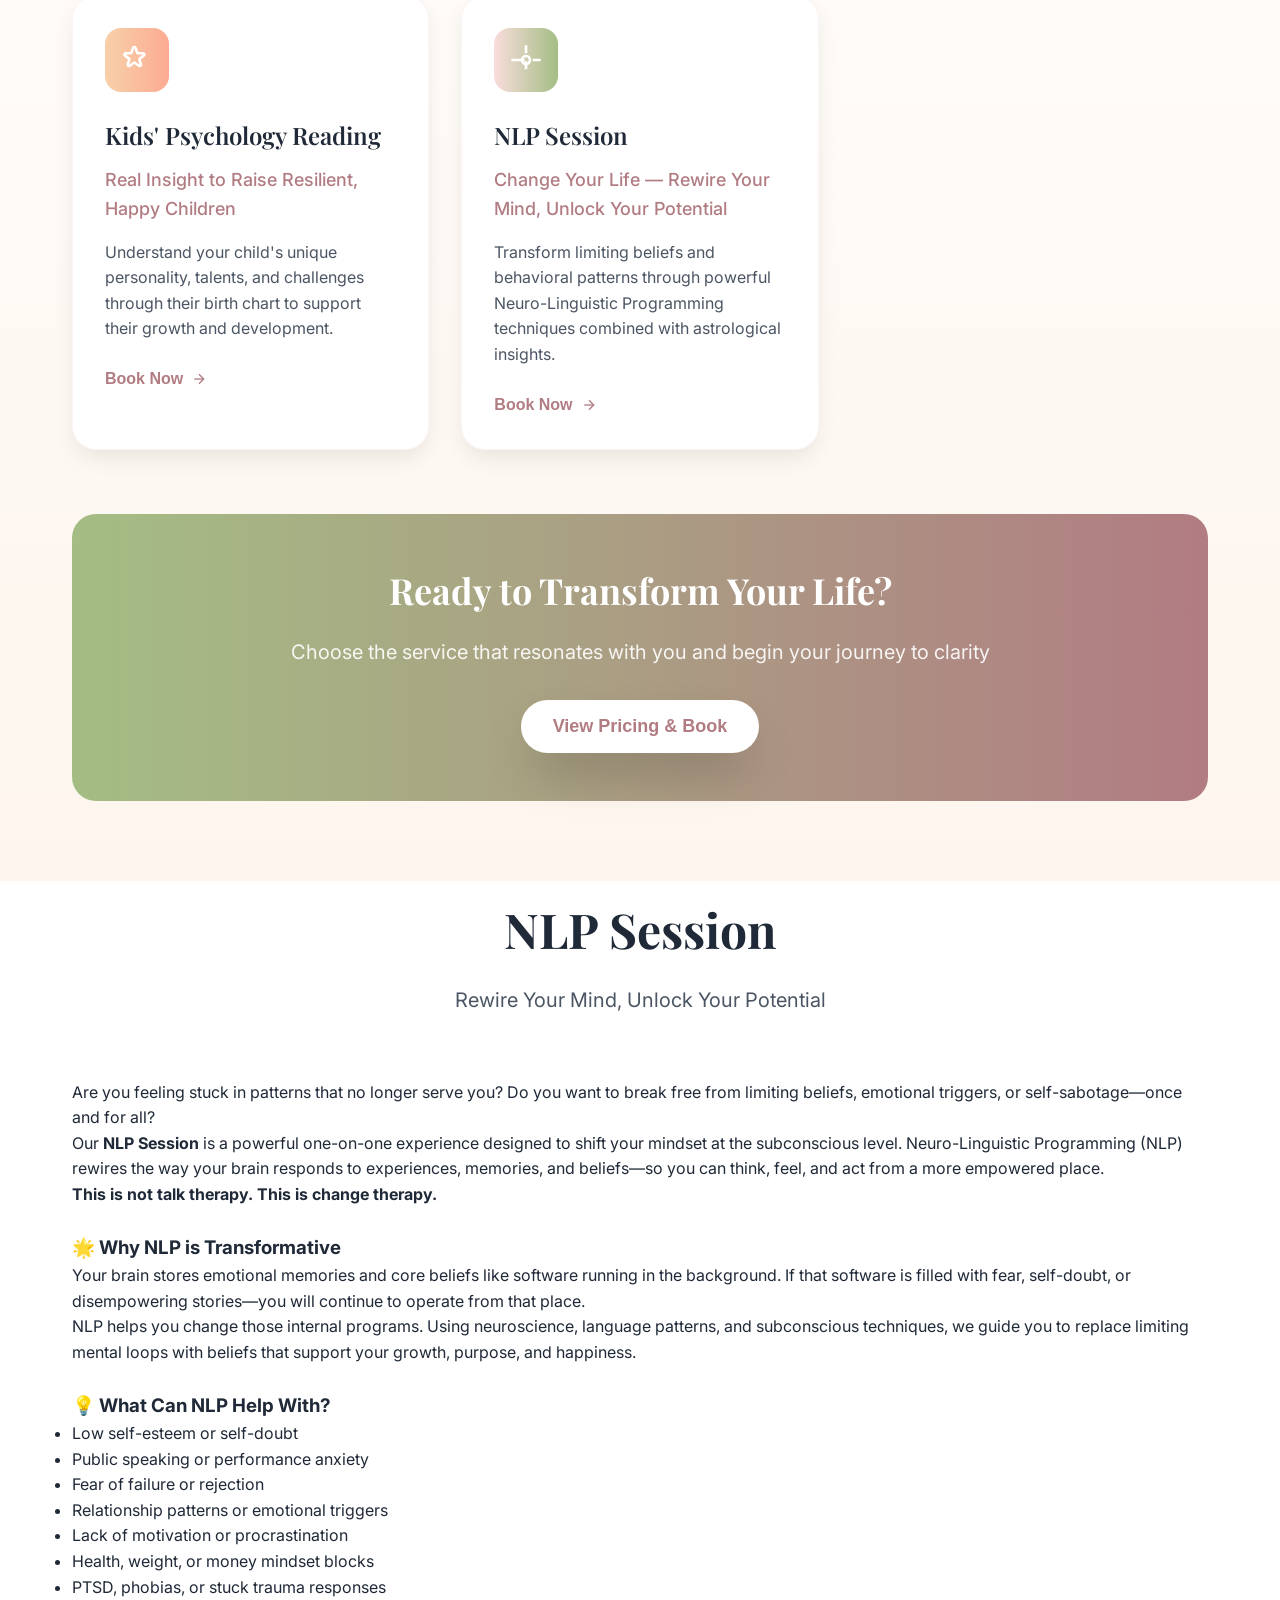
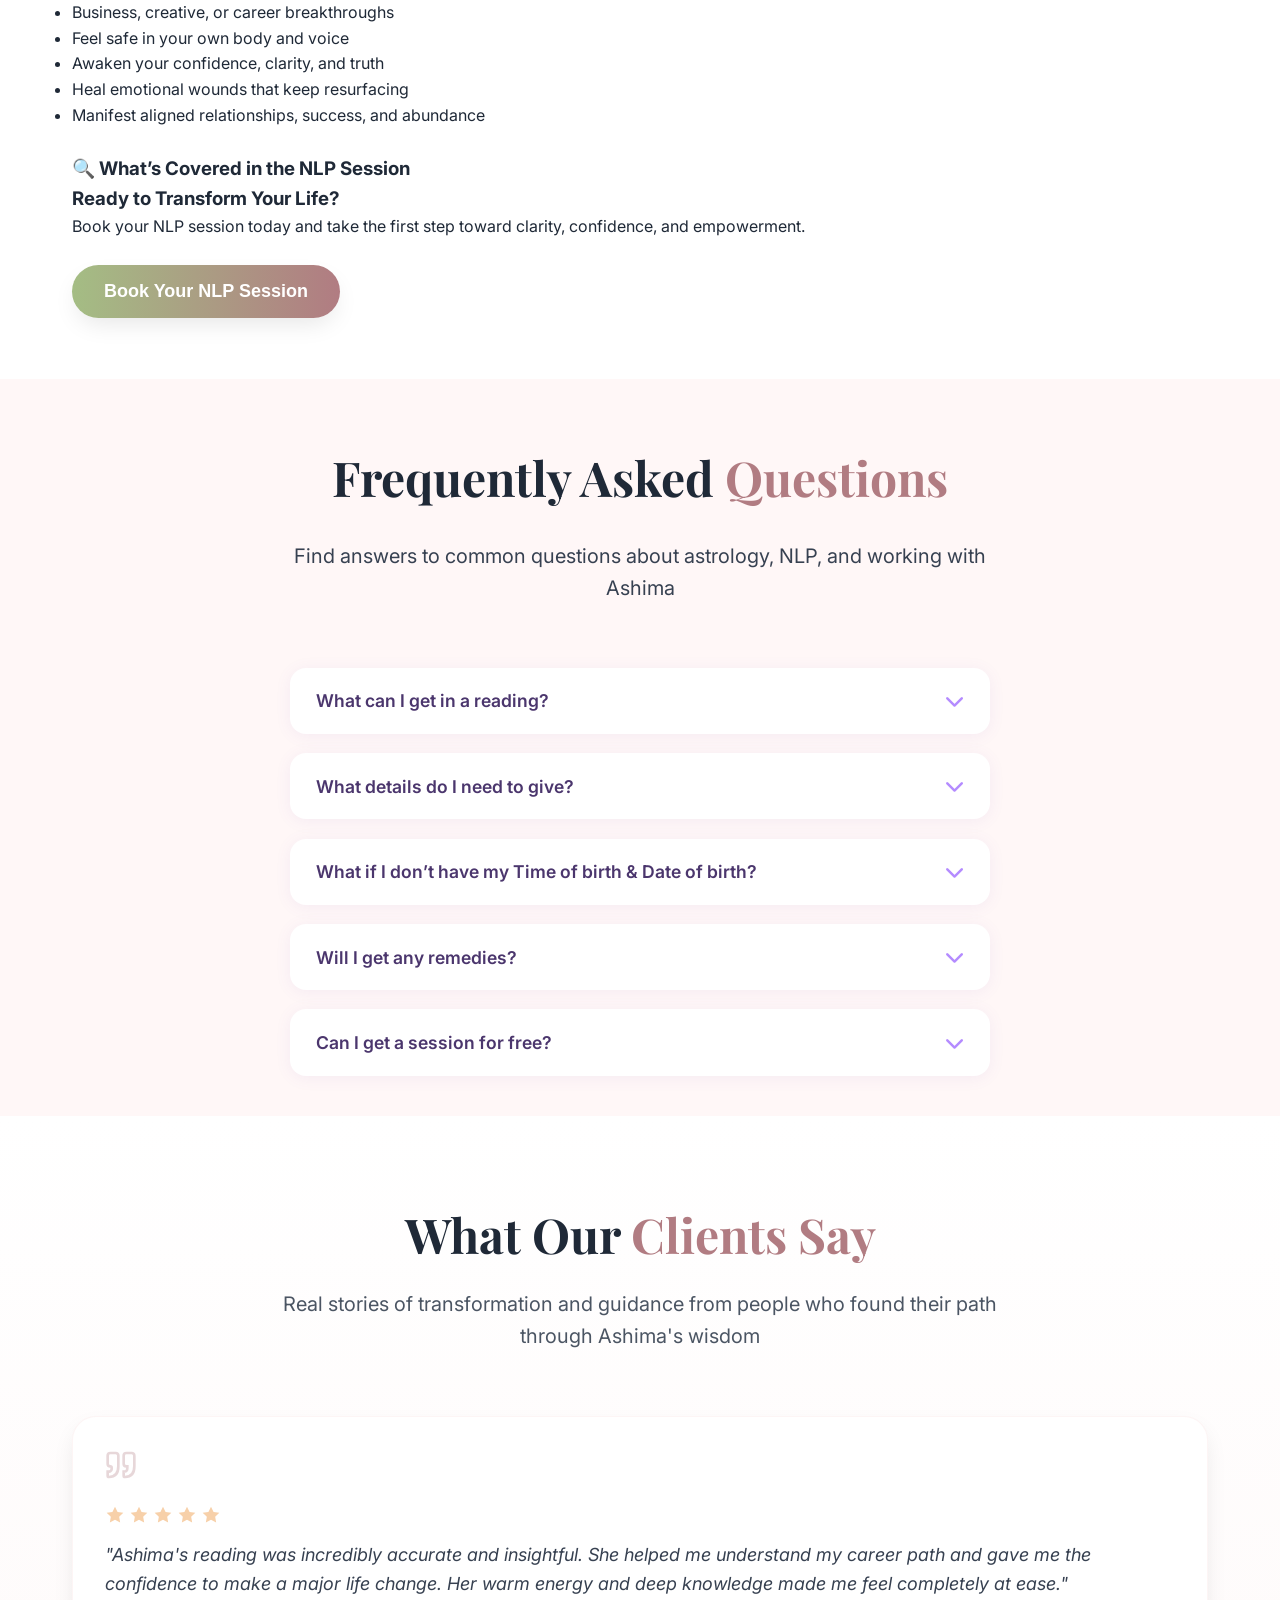
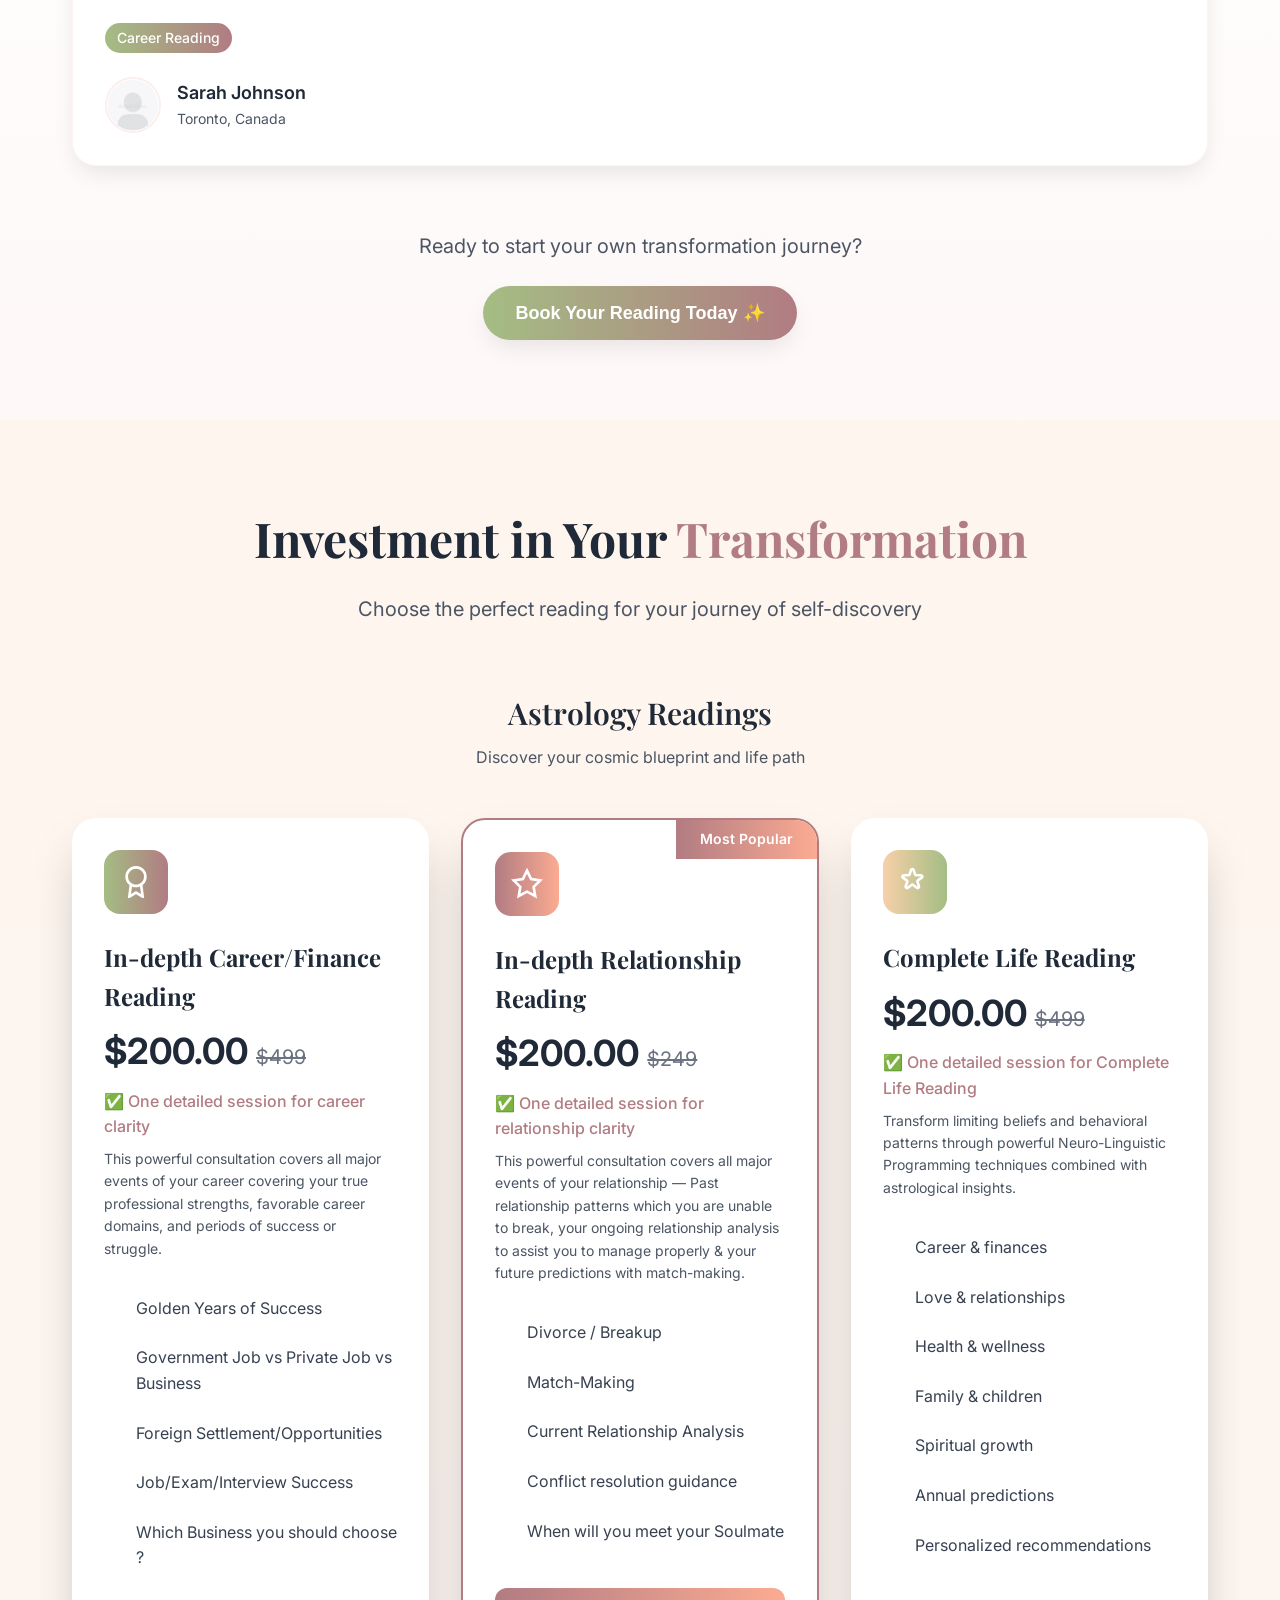
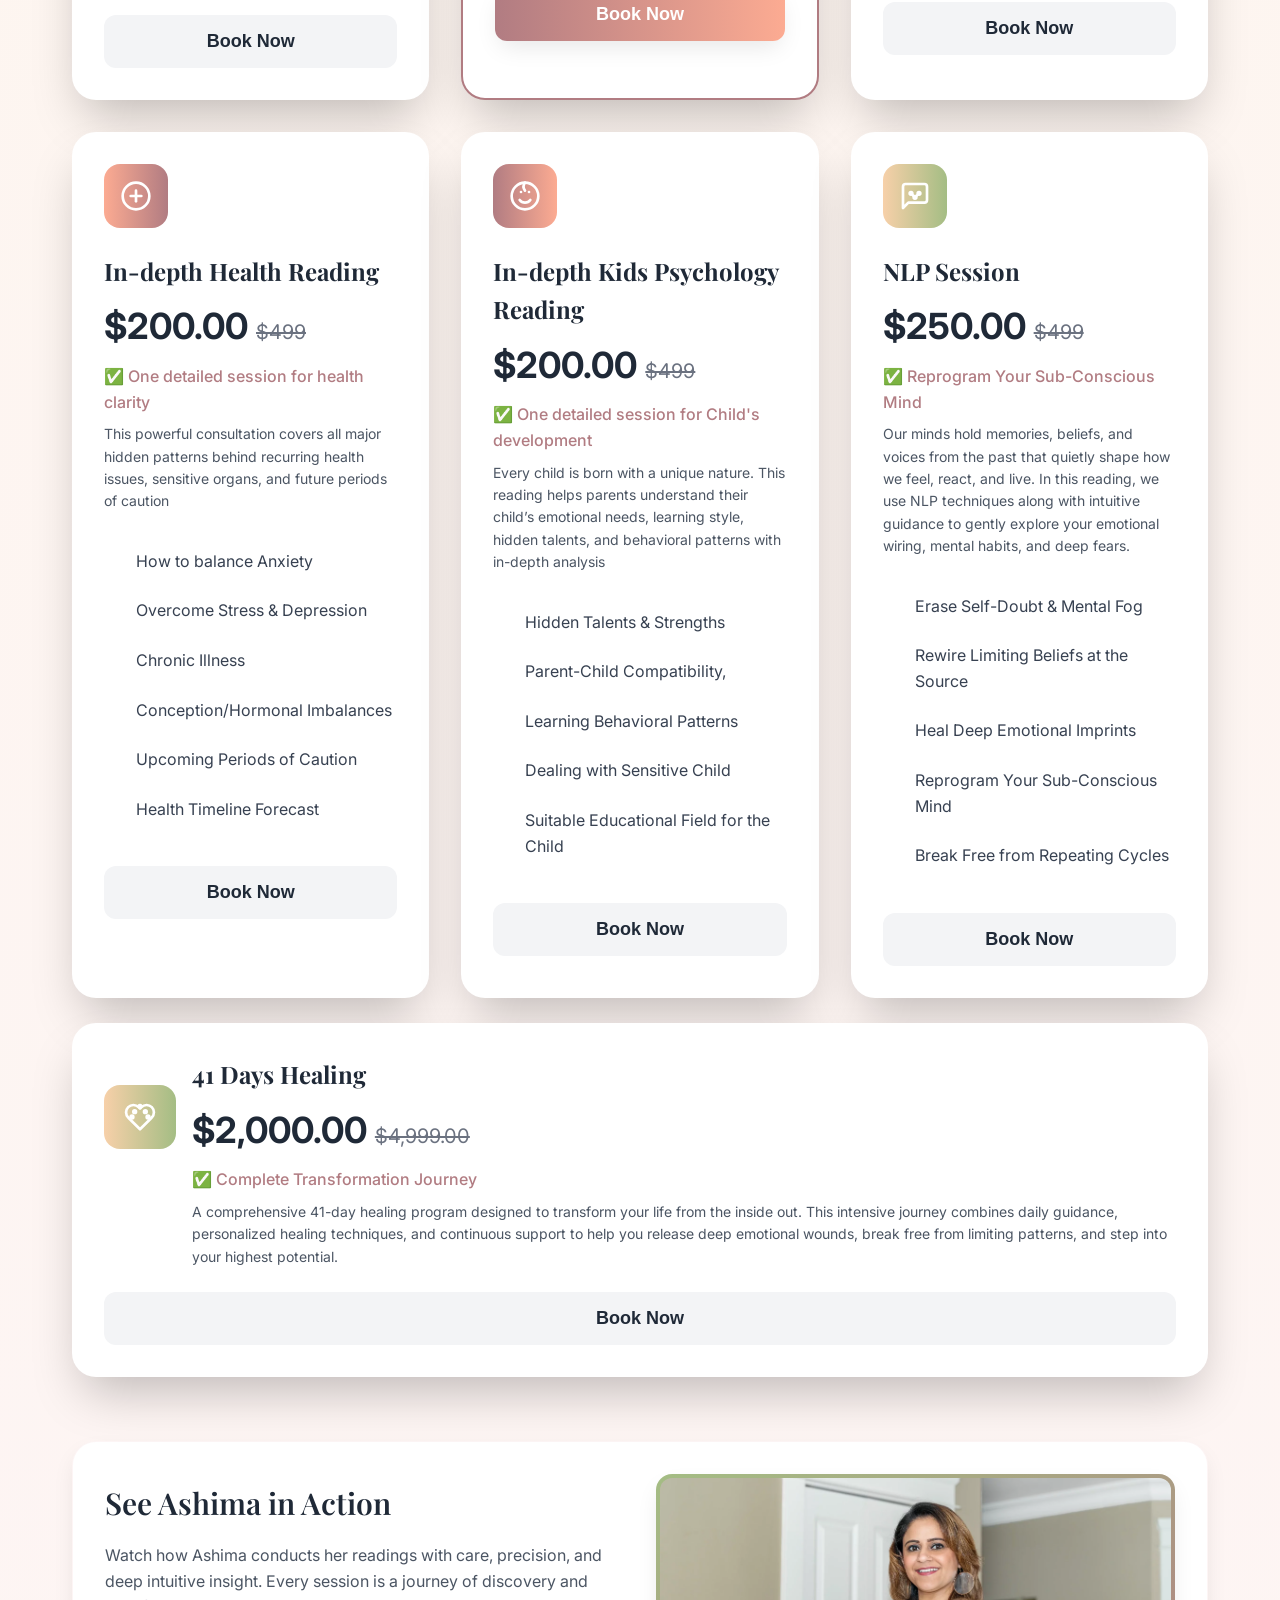
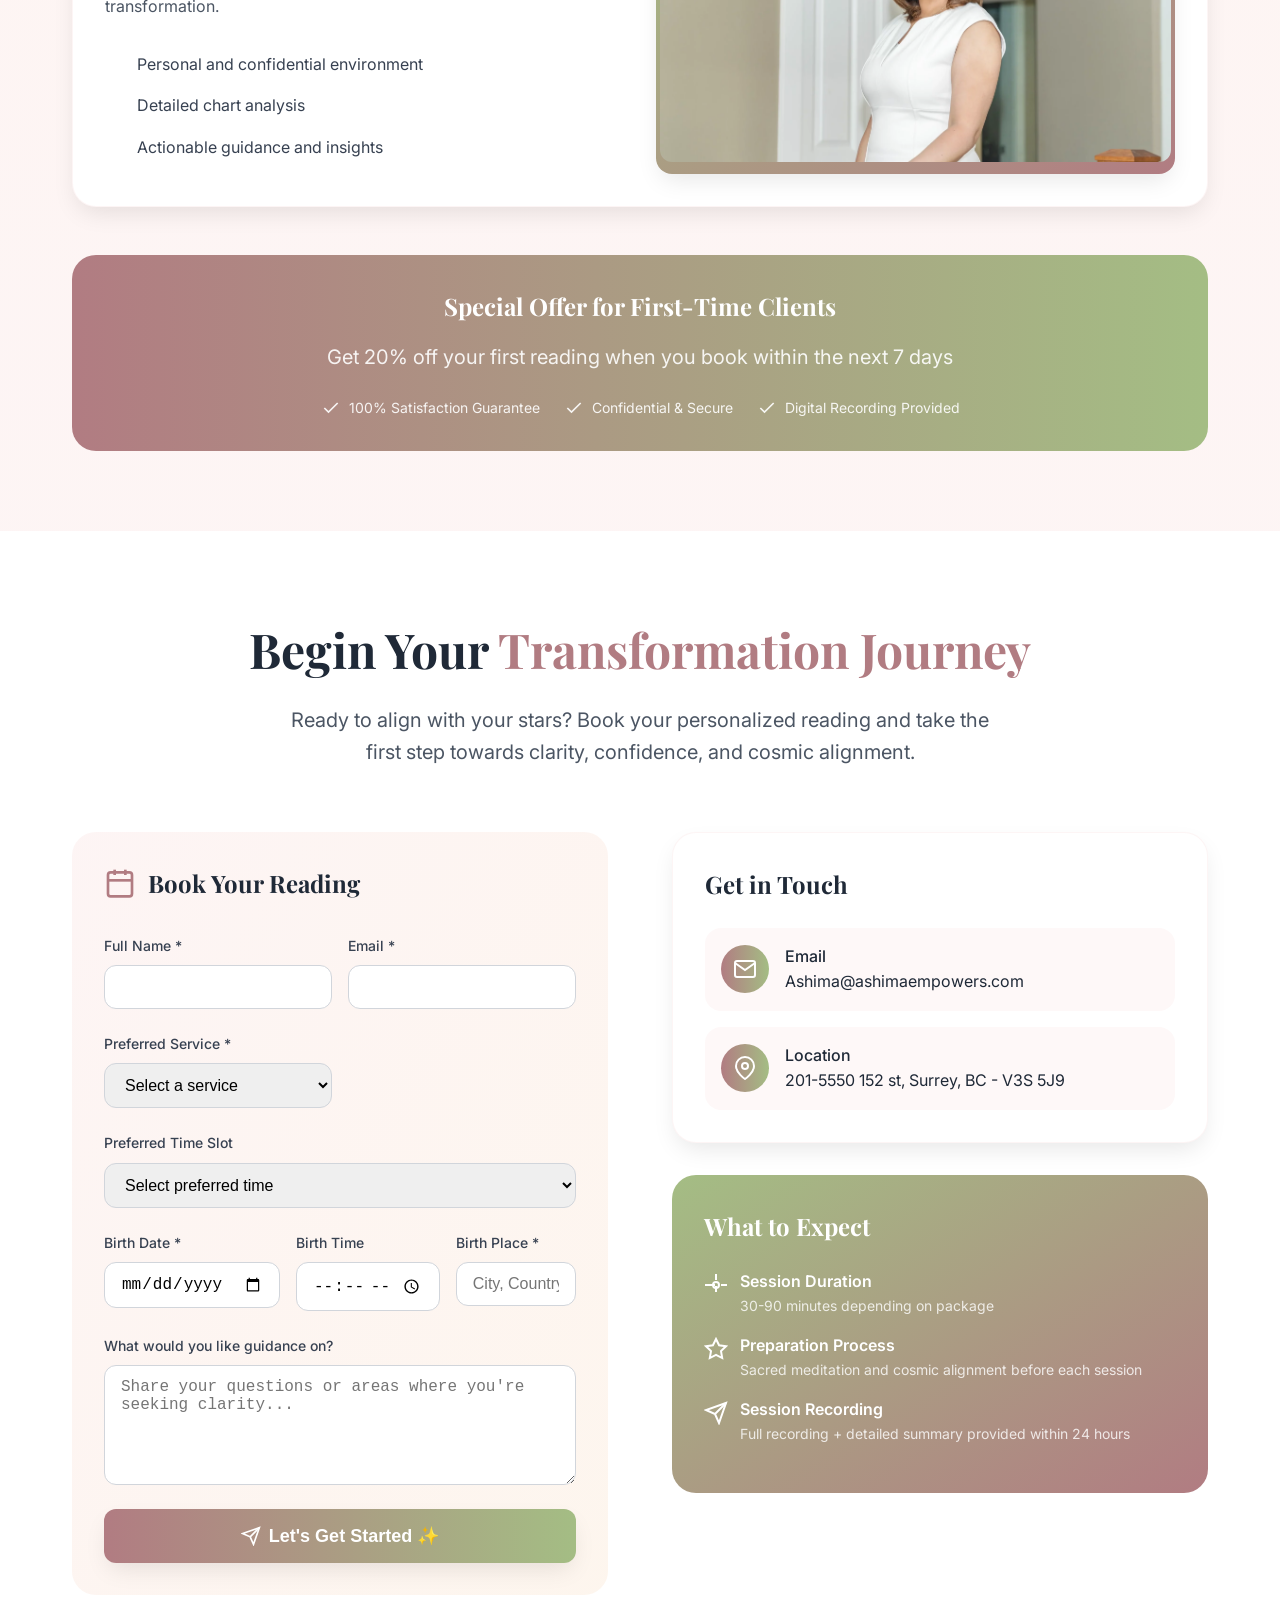
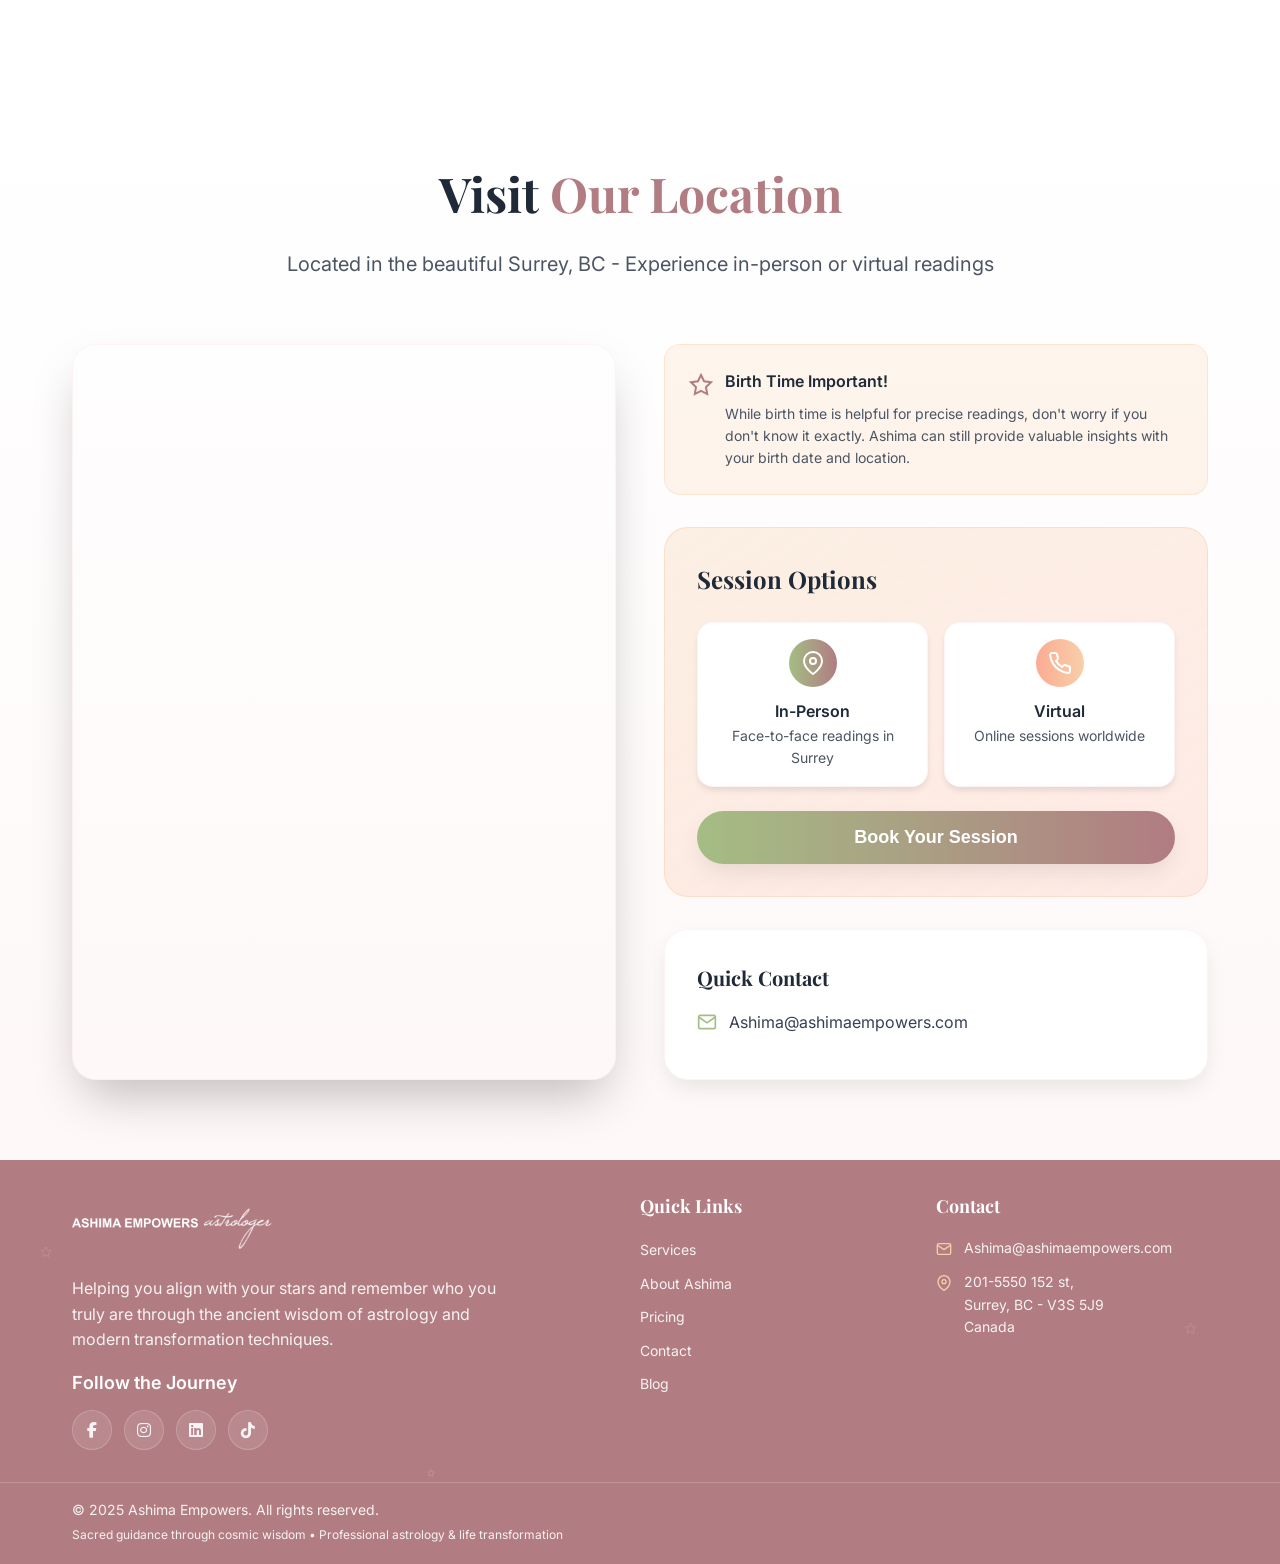
==== commit d744f3a7: "fix: remove WhatsApp button from all pages for A2P compliance Chat widget is now the sole contact/op" ====
--- a/index.html
+++ b/index.html
@@ -1745,12 +1745,6 @@
                         <p class="footer-tagline">Sacred guidance through cosmic wisdom • Professional astrology & life
                             transformation</p>
                     </div>
-                    <!-- WhatsApp CTA Button -->
-                    <a href="https://wa.me/16722721743" class="whatsapp-cta" target="_blank" rel="noopener"
-                        title="Chat on WhatsApp">
-                        <i class="fab fa-whatsapp"></i>
-                    </a>
-
                     <button class="back-to-top" onclick="scrollToSection('hero')" title="Back to top">
                         <svg width="20" height="20" viewBox="0 0 24 24" fill="none" stroke="currentColor"
                             stroke-width="2" stroke-linecap="round" stroke-linejoin="round">
